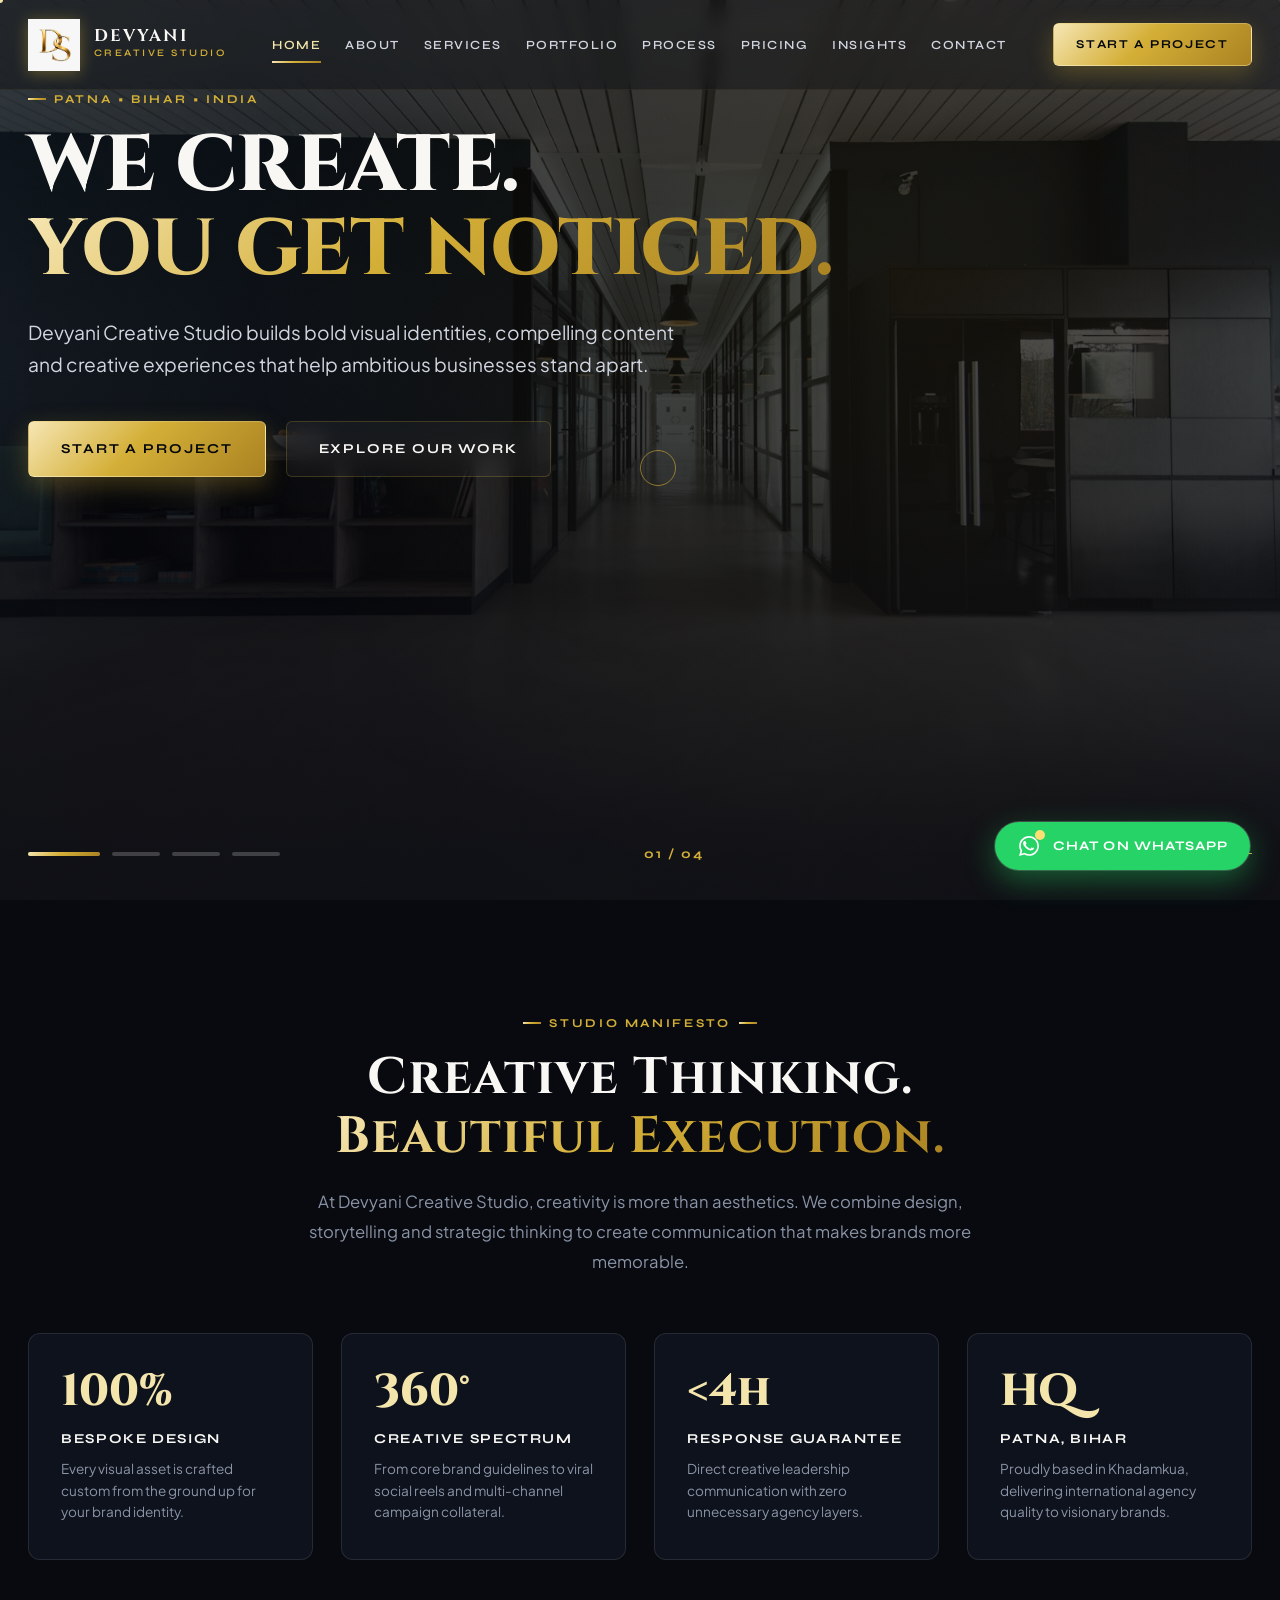
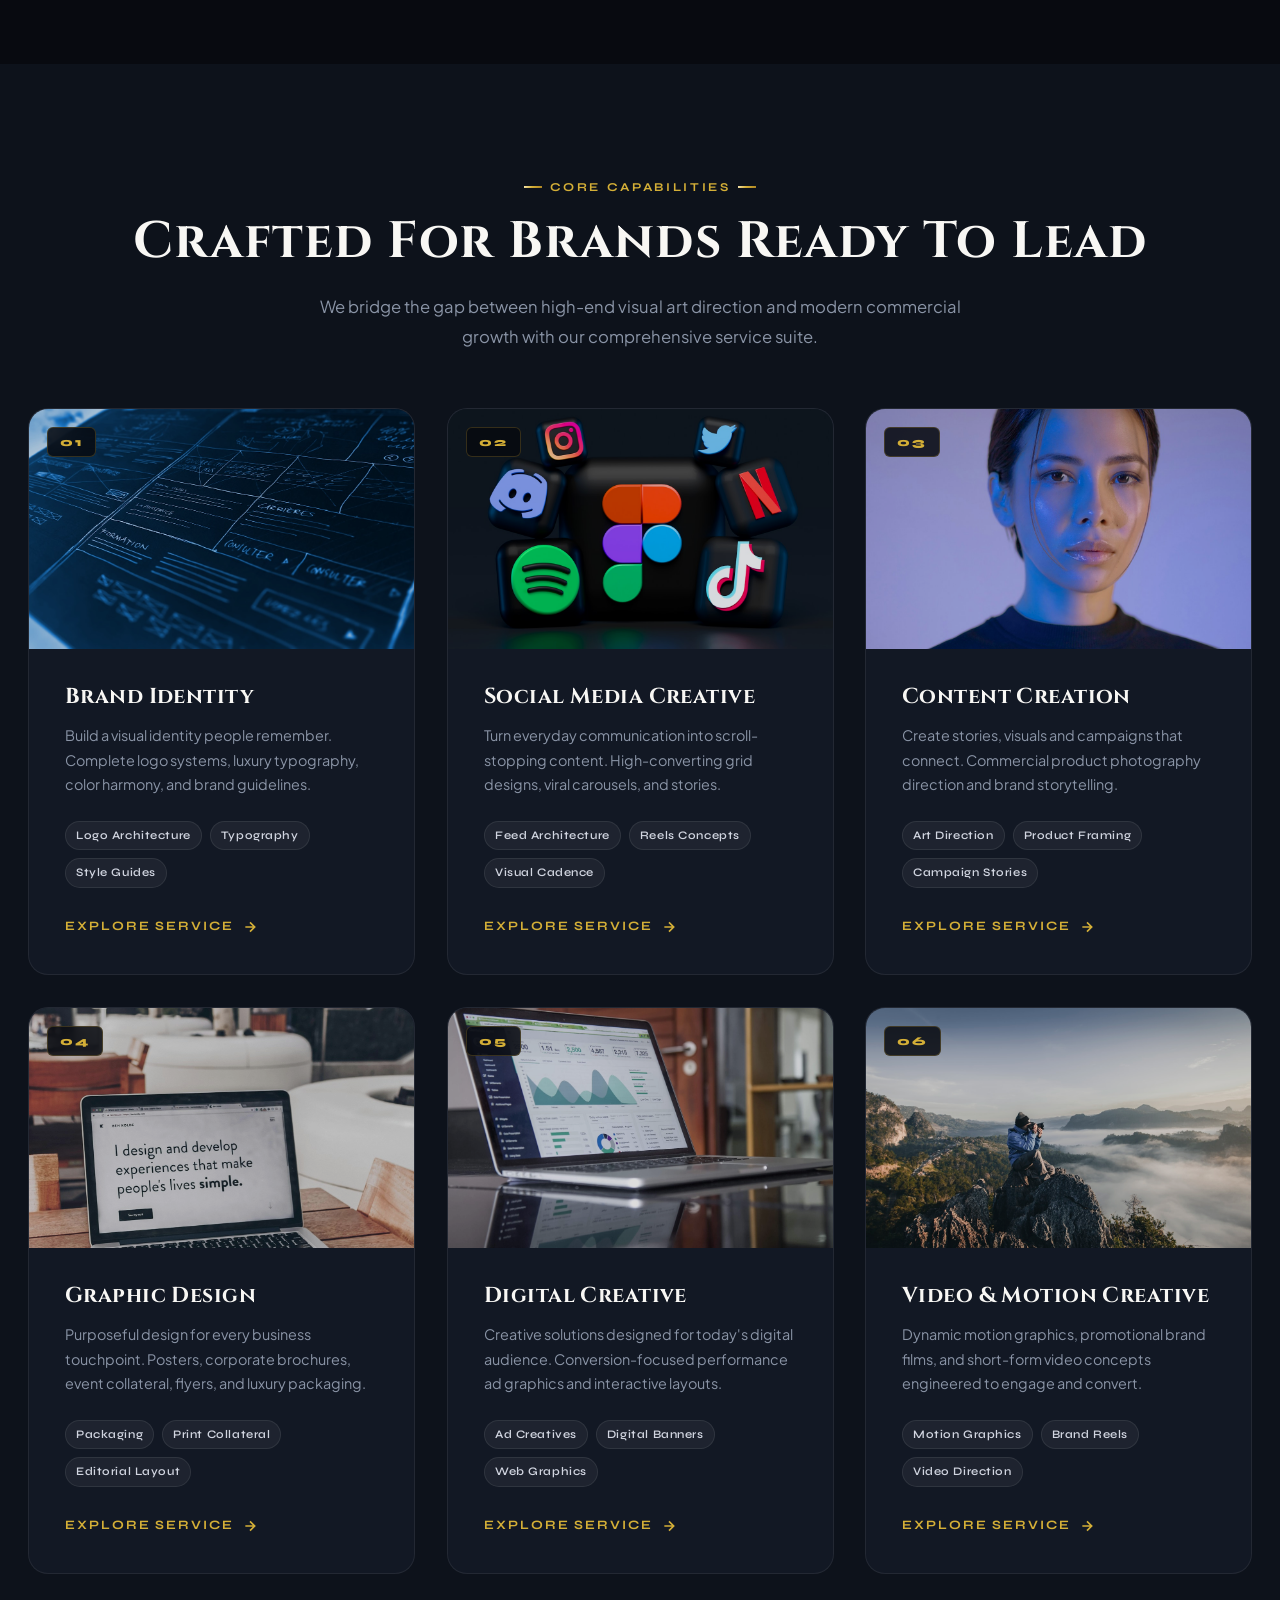
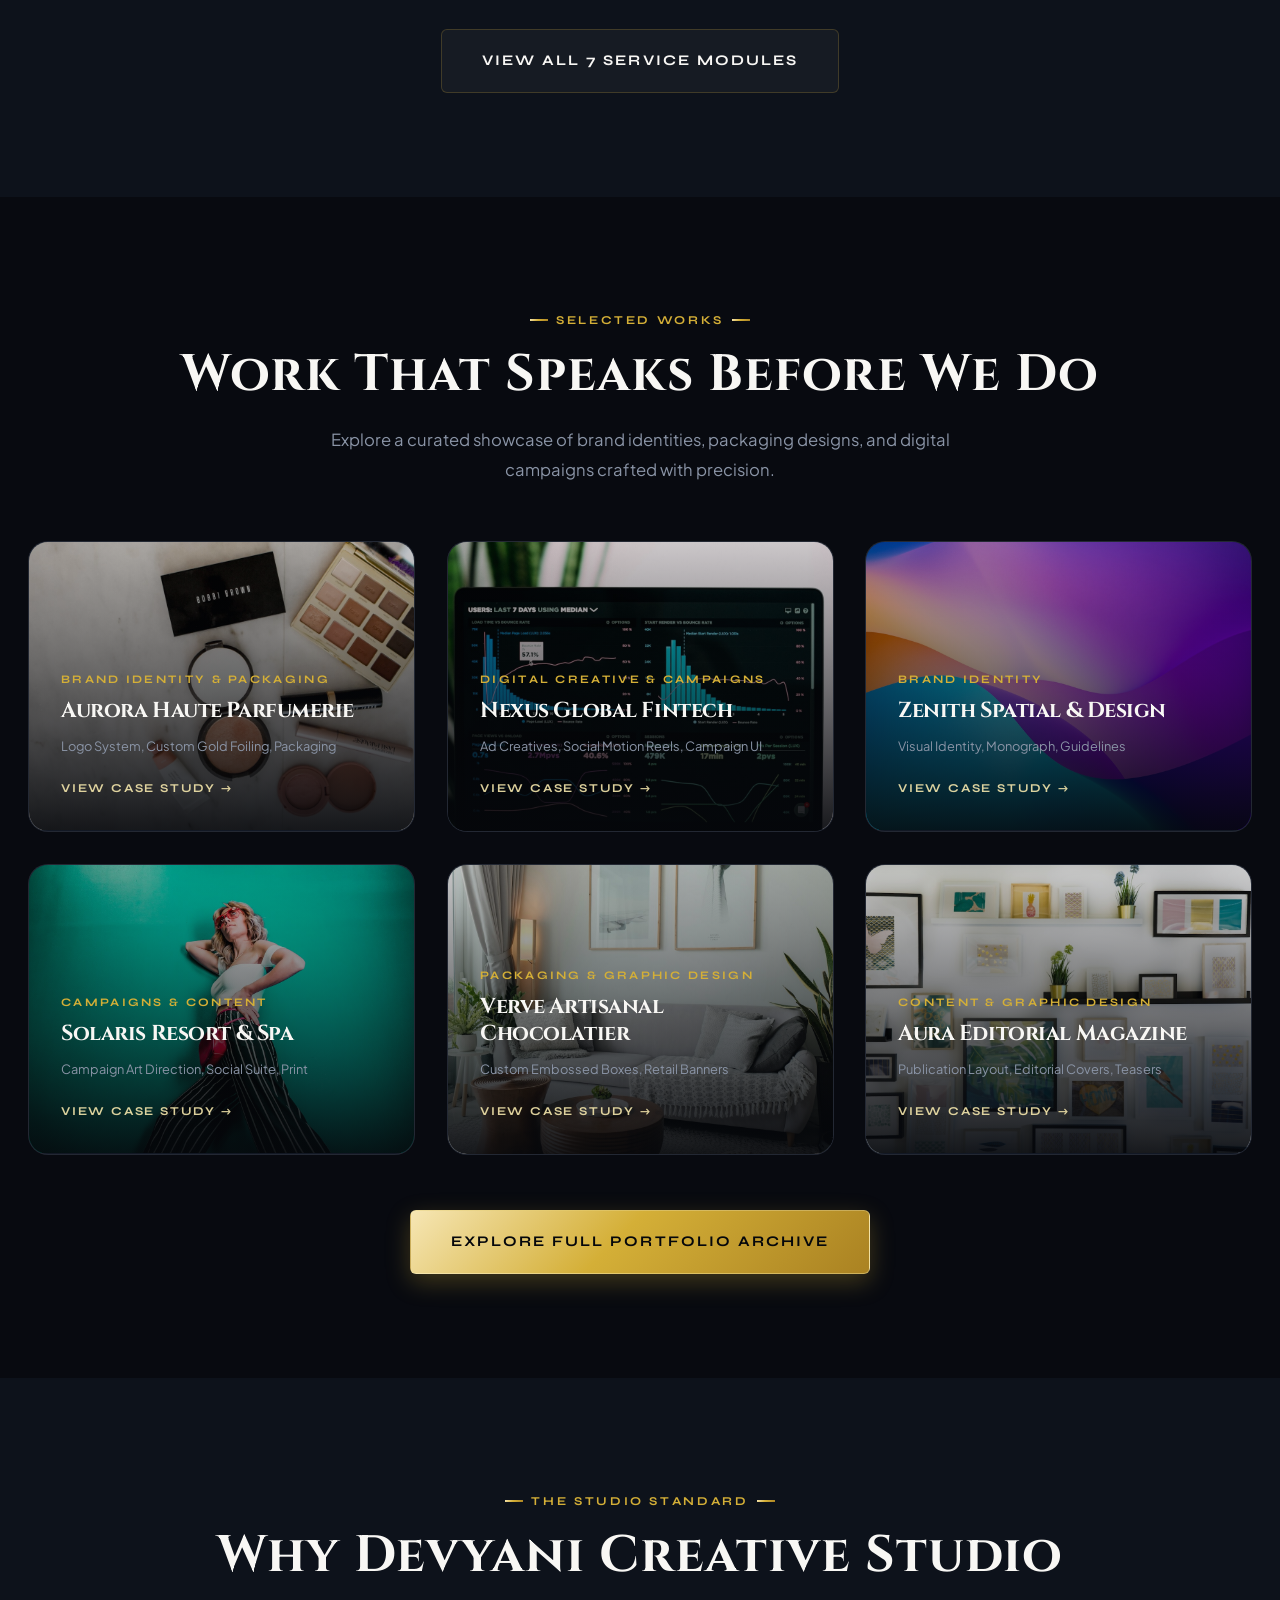
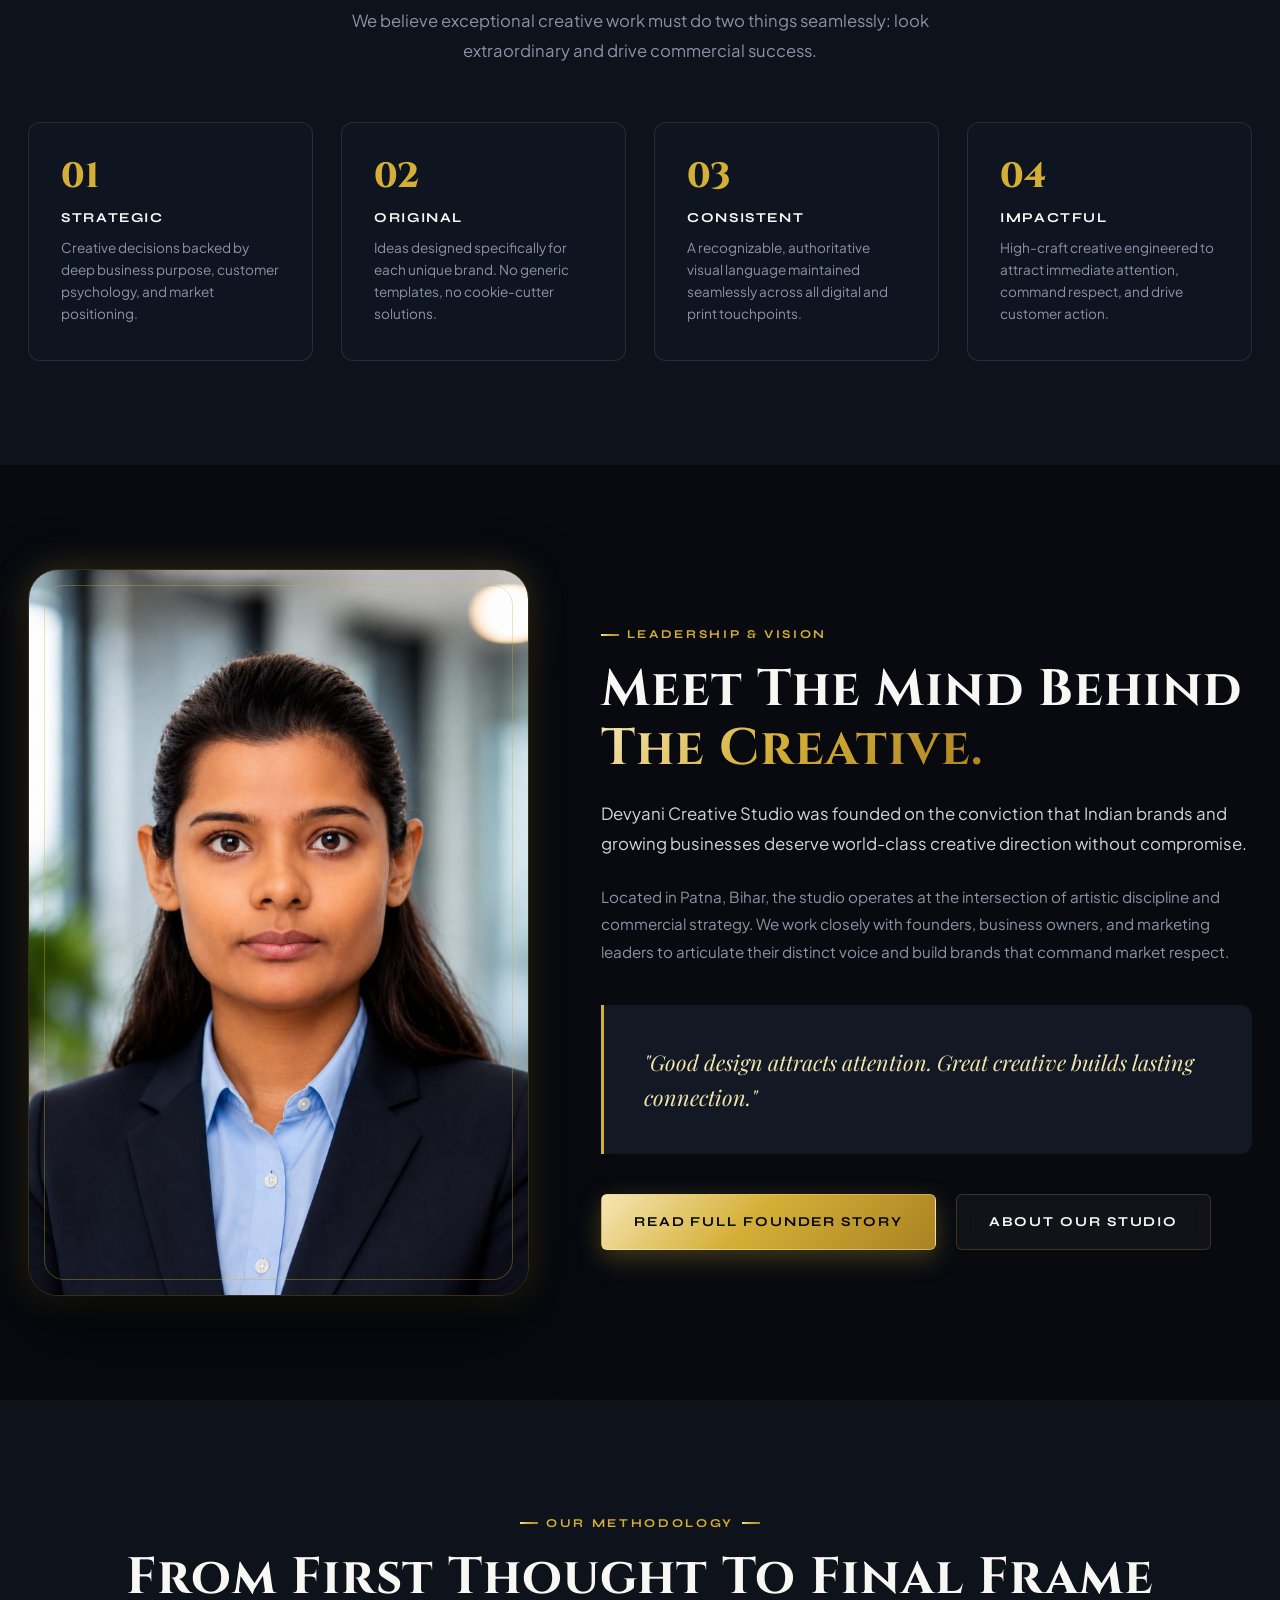
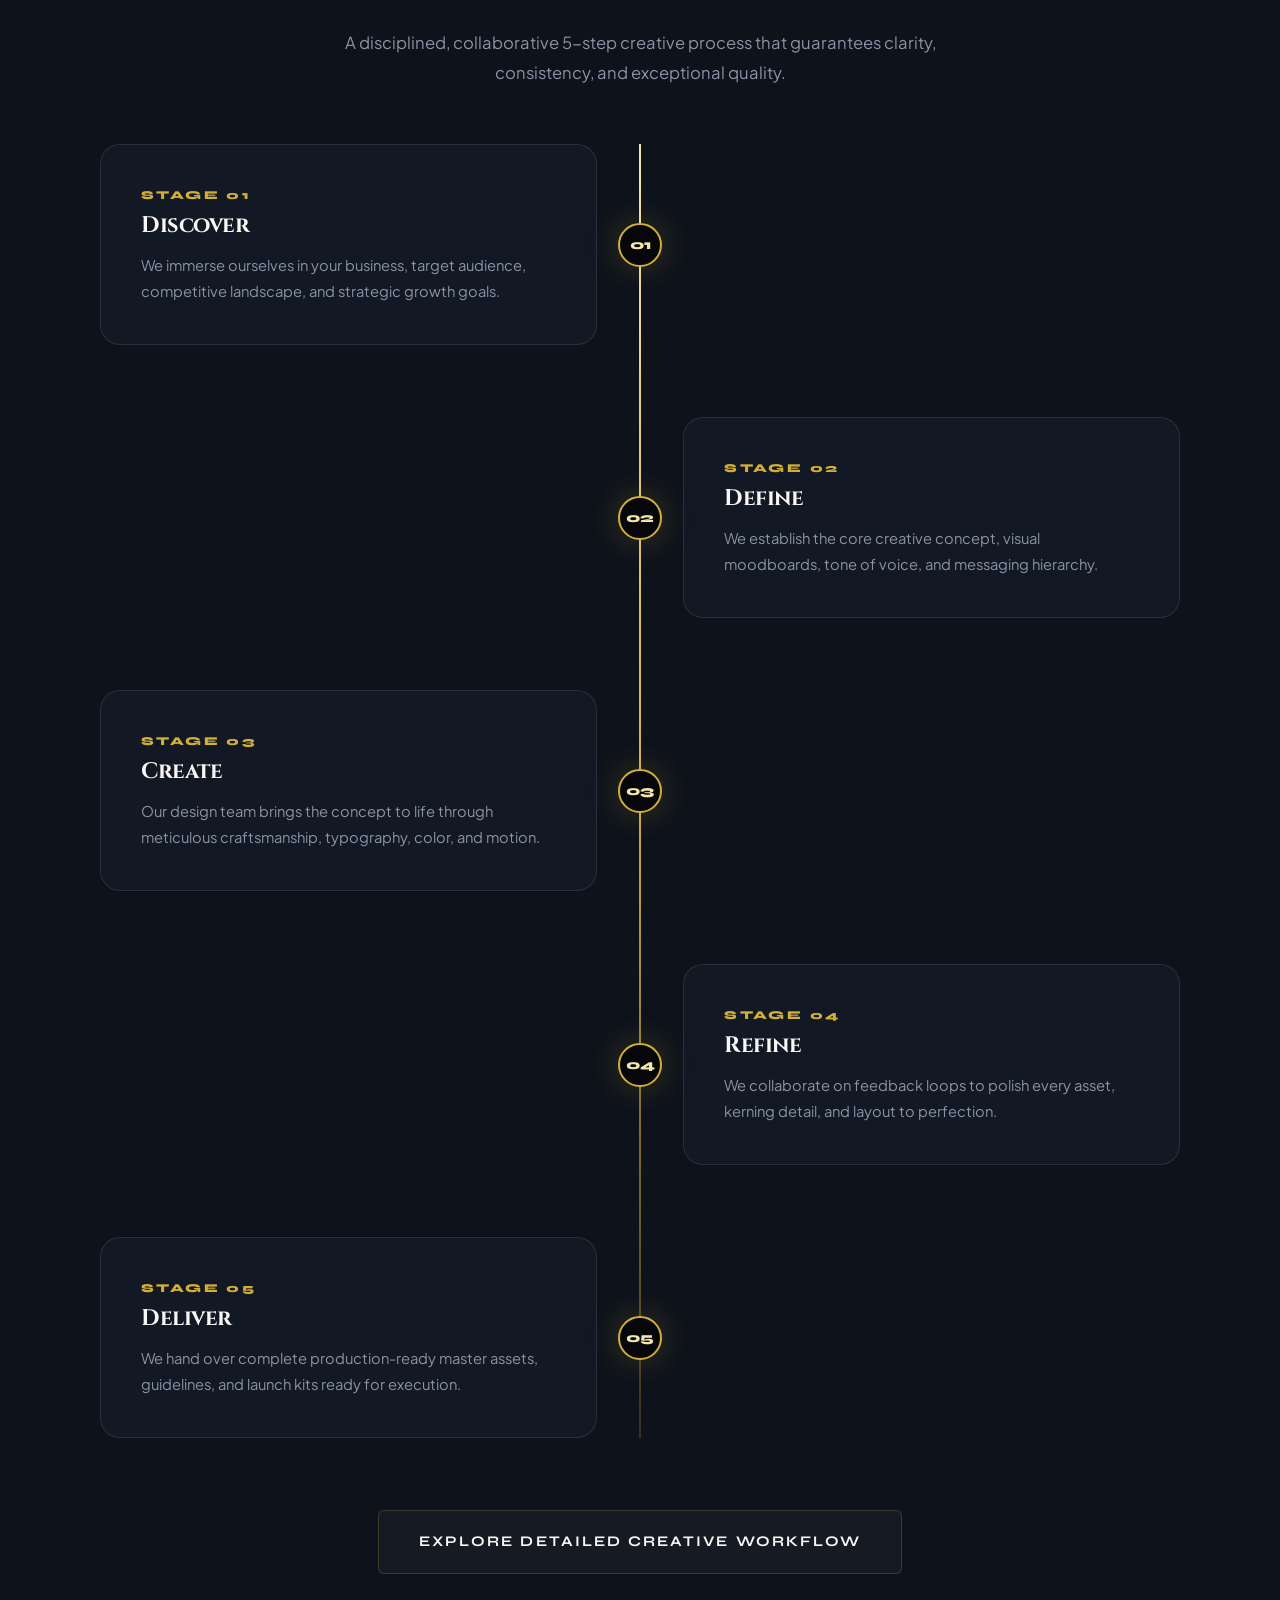
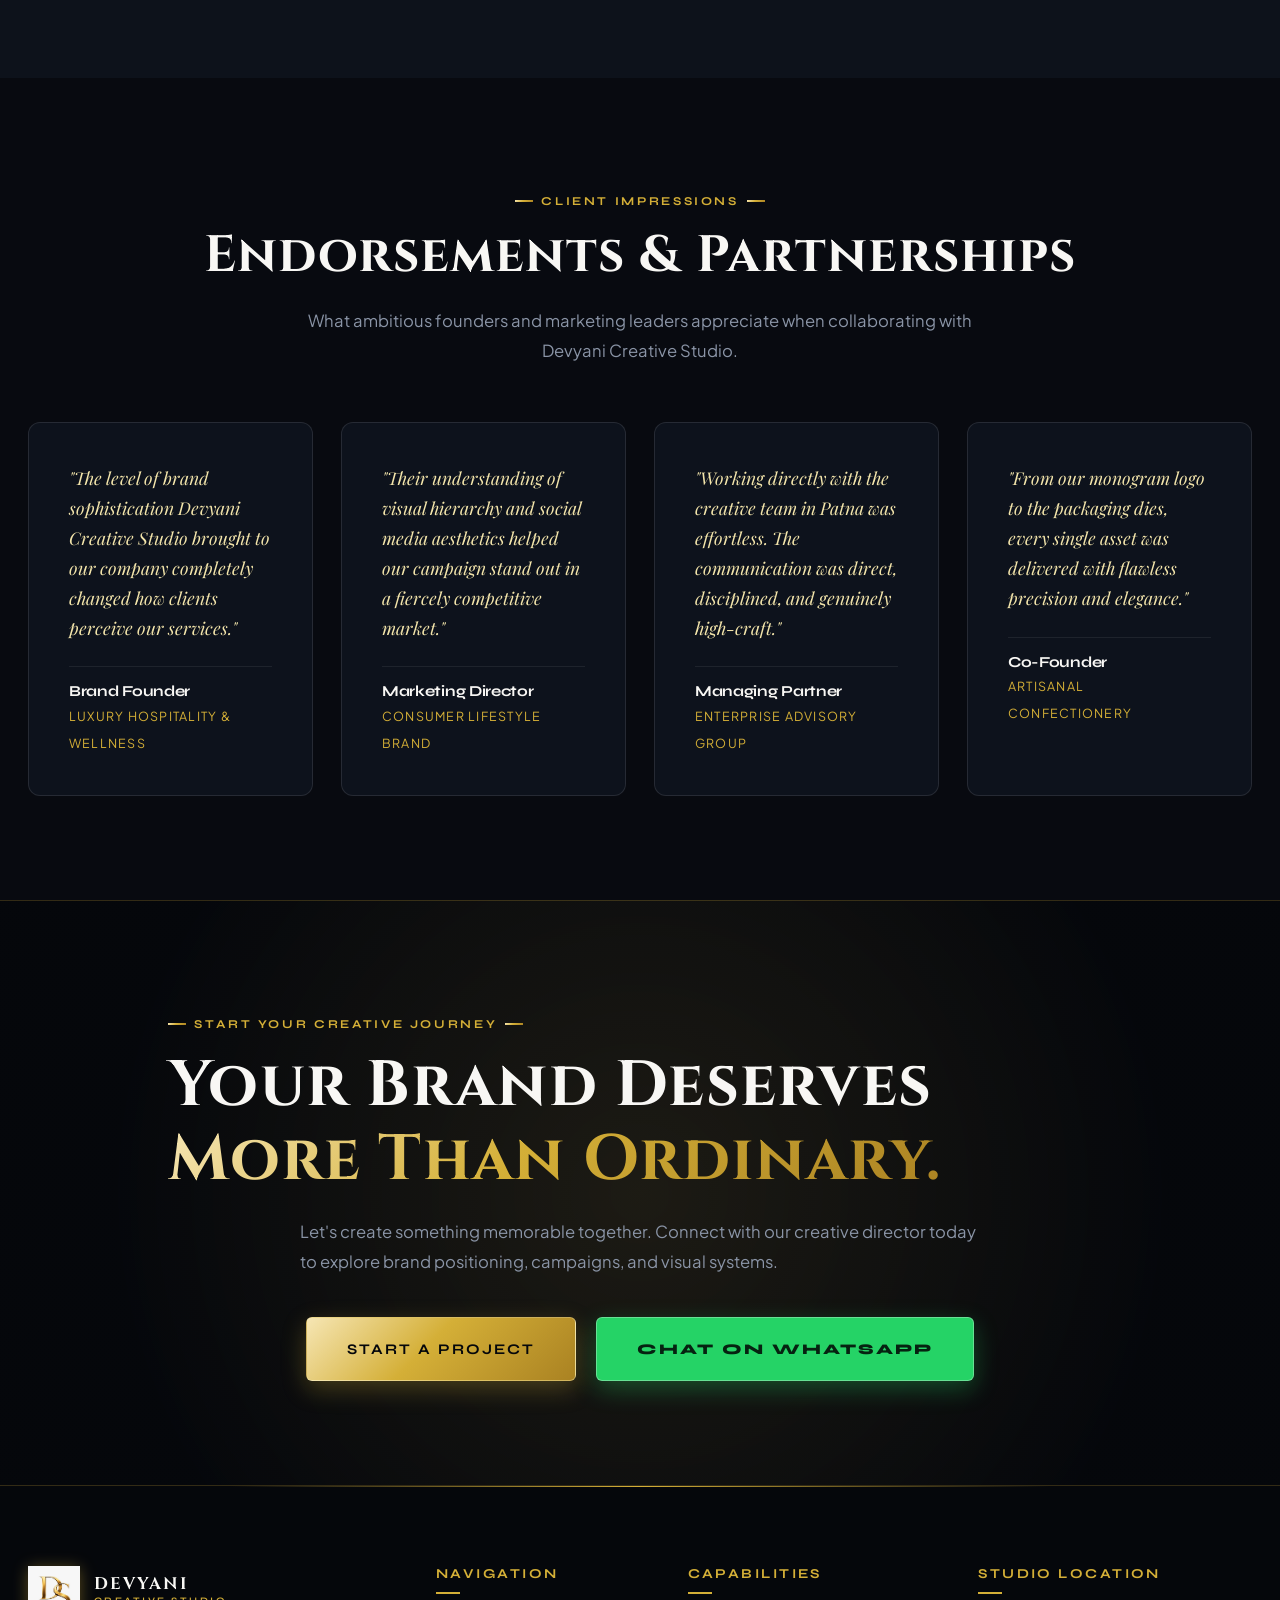
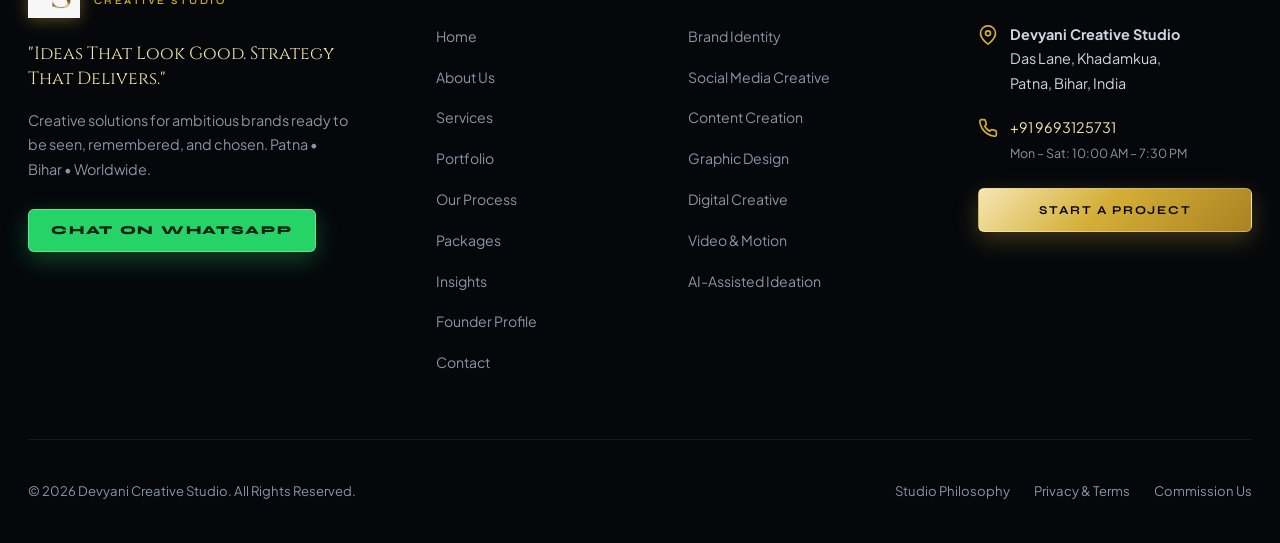
==== index.html @ e135601a "Initial commit: Devyani Creative Studio 10-page luxury website" ====
<!DOCTYPE html>
<html lang="en">
<head>
  <meta charset="UTF-8">
  <meta name="viewport" content="width=device-width, initial-scale=1.0">
  <title>Devyani Creative Studio — Luxury Branding, Content & Digital Creative Agency in Patna, Bihar</title>
  <meta name="description" content="Devyani Creative Studio is a premier creative agency in Patna, Bihar. We build bold visual identities, high-impact social media creatives, cinematic commercial content, and digital strategies for ambitious brands.">
  <meta name="keywords" content="Devyani Creative Studio, Creative Studio Patna, Creative Agency Patna, Branding Agency Patna, Graphic Design Patna, Social Media Creative Agency Patna, Content Creation Patna, Digital Creative Studio Patna, Creative Agency Bihar">
  
  <!-- Open Graph / Social Meta -->
  <meta property="og:type" content="website">
  <meta property="og:title" content="Devyani Creative Studio — Ideas That Look Good. Strategy That Delivers.">
  <meta property="og:description" content="Creative solutions for brands ready to be seen, remembered and chosen. Based in Patna, Bihar, serving visionary businesses worldwide.">
  <meta property="og:image" content="assets/images/logo-ds.png">

  <!-- Favicon -->
  <link rel="icon" type="image/png" href="assets/images/logo-ds.png">

  <!-- Stylesheets -->
  <link rel="stylesheet" href="assets/css/main.css">
  <link rel="stylesheet" href="assets/css/components.css">
  <link rel="stylesheet" href="assets/css/animations.css">

  <!-- Schema.org JSON-LD -->
  <script type="application/ld+json">
  {
    "@context": "https://schema.org",
    "@type": "ProfessionalService",
    "name": "Devyani Creative Studio",
    "image": "assets/images/logo-ds.png",
    "telephone": "+919693125731",
    "address": {
      "@type": "PostalAddress",
      "streetAddress": "Das Lane, Khadamkua",
      "addressLocality": "Patna",
      "addressRegion": "Bihar",
      "addressCountry": "IN"
    },
    "description": "Premium creative agency offering brand identity, graphic design, content creation, social media management, and digital creative campaigns.",
    "priceRange": "$$"
  }
  </script>
</head>
<body>

  <!-- ==================== GLOBAL HEADER ==================== -->
  <header class="header-main" id="headerMain">
    <div class="container header-inner">
      <a href="index.html" class="brand-logo" aria-label="Devyani Creative Studio Home">
        <img src="assets/images/logo-ds.png" alt="Devyani Creative Studio Logo" class="brand-logo-img">
        <div class="brand-logo-text">
          <span class="brand-logo-title">Devyani</span>
          <span class="brand-logo-sub">Creative Studio</span>
        </div>
      </a>

      <nav class="nav-desktop" aria-label="Main Navigation">
        <a href="index.html" class="nav-link active">Home</a>
        <a href="about.html" class="nav-link">About</a>
        <a href="services.html" class="nav-link">Services</a>
        <a href="portfolio.html" class="nav-link">Portfolio</a>
        <a href="process.html" class="nav-link">Process</a>
        <a href="pricing.html" class="nav-link">Pricing</a>
        <a href="insights.html" class="nav-link">Insights</a>
        <a href="contact.html" class="nav-link">Contact</a>
      </nav>

      <div class="header-actions">
        <a href="start-a-project.html" class="btn btn-gold btn-sm header-cta-desktop">Start a Project</a>
        <button class="menu-toggle" id="menuToggle" aria-label="Toggle Navigation Menu">
          <span></span>
          <span></span>
          <span></span>
        </button>
      </div>
    </div>
  </header>

  <!-- ==================== MOBILE NAVIGATION OVERLAY ==================== -->
  <div class="mobile-nav-overlay" id="mobileNavOverlay">
    <div class="mobile-nav-links">
      <a href="index.html" class="mobile-nav-link active">Home</a>
      <a href="about.html" class="mobile-nav-link">About Studio</a>
      <a href="services.html" class="mobile-nav-link">Our Services</a>
      <a href="portfolio.html" class="mobile-nav-link">Portfolio</a>
      <a href="process.html" class="mobile-nav-link">Creative Process</a>
      <a href="pricing.html" class="mobile-nav-link">Packages & Pricing</a>
      <a href="insights.html" class="mobile-nav-link">Journal & Insights</a>
      <a href="founder.html" class="mobile-nav-link">Founder Profile</a>
      <a href="contact.html" class="mobile-nav-link">Contact Us</a>
    </div>
    <div class="mobile-nav-contact">
      <span class="mobile-nav-phone">Direct Line: +91 9693125731</span>
      <a href="start-a-project.html" class="btn btn-gold btn-lg" style="width: 100%;">Start a Project</a>
    </div>
  </div>

  <!-- ==================== MAIN CONTENT ==================== -->
  <main>
    <!-- SECTION 1: 3-SECOND FULLSCREEN CINEMATIC HERO SLIDER -->
    <section class="hero-slider-section" aria-label="Hero Slideshow">
      <div class="hero-slider-track">
        
        <!-- Slide 1 -->
        <div class="hero-slide is-active">
          <img src="assets/images/hero-1.jpg" alt="Devyani Creative Studio — Luxury Brand Strategy" class="hero-slide-bg">
          <div class="hero-slide-overlay"></div>
          <div class="container hero-content-wrap">
            <div class="hero-content">
              <span class="eyebrow hero-eyebrow">Patna • Bihar • India</span>
              <h1 class="hero-headline">We Create.<br><span class="text-gradient-gold">You Get Noticed.</span></h1>
              <p class="hero-subhead">Devyani Creative Studio builds bold visual identities, compelling content and creative experiences that help ambitious businesses stand apart.</p>
              <div class="btn-group hero-actions">
                <a href="start-a-project.html" class="btn btn-gold">Start a Project</a>
                <a href="portfolio.html" class="btn btn-outline">Explore Our Work</a>
              </div>
            </div>
          </div>
        </div>

        <!-- Slide 2 -->
        <div class="hero-slide">
          <img src="assets/images/hero-2.jpg" alt="Devyani Creative Studio — Turn Ideas Into Impact" class="hero-slide-bg">
          <div class="hero-slide-overlay"></div>
          <div class="container hero-content-wrap">
            <div class="hero-content">
              <span class="eyebrow hero-eyebrow">Creative Direction & Design</span>
              <h2 class="hero-headline">Turn Ideas<br><span class="text-gradient-gold">Into Impact.</span></h2>
              <p class="hero-subhead">Creative thinking, strategic design and powerful content engineered for brands ready to claim market leadership.</p>
              <div class="btn-group hero-actions">
                <a href="start-a-project.html" class="btn btn-gold">Start a Project</a>
                <a href="services.html" class="btn btn-outline">Our Capabilities</a>
              </div>
            </div>
          </div>
        </div>

        <!-- Slide 3 -->
        <div class="hero-slide">
          <img src="assets/images/hero-3.jpg" alt="Devyani Creative Studio — Make Your Brand Impossible To Ignore" class="hero-slide-bg">
          <div class="hero-slide-overlay"></div>
          <div class="container hero-content-wrap">
            <div class="hero-content">
              <span class="eyebrow hero-eyebrow">Visual Systems & Content</span>
              <h2 class="hero-headline">Make Your Brand<br><span class="text-gradient-gold">Impossible To Ignore.</span></h2>
              <p class="hero-subhead">From timeless visual identities to scroll-stopping social campaigns, we create experiences that stay remembered.</p>
              <div class="btn-group hero-actions">
                <a href="portfolio.html" class="btn btn-gold">View Case Studies</a>
                <a href="about.html" class="btn btn-outline">Our Philosophy</a>
              </div>
            </div>
          </div>
        </div>

        <!-- Slide 4 -->
        <div class="hero-slide">
          <img src="assets/images/hero-4.jpg" alt="Devyani Creative Studio — Creativity With Business Purpose" class="hero-slide-bg">
          <div class="hero-slide-overlay"></div>
          <div class="container hero-content-wrap">
            <div class="hero-content">
              <span class="eyebrow hero-eyebrow">Strategic Studio Production</span>
              <h2 class="hero-headline">Your Next Big Idea<br><span class="text-gradient-gold">Starts Right Here.</span></h2>
              <p class="hero-subhead">Beautiful creative backed by strategy, flawless consistency, and measurable commercial intent.</p>
              <div class="btn-group hero-actions">
                <a href="start-a-project.html" class="btn btn-gold">Let's Create Together</a>
                <a href="https://wa.me/919693125731" target="_blank" class="btn btn-whatsapp">Chat on WhatsApp</a>
              </div>
            </div>
          </div>
        </div>

      </div>

      <!-- Controls & 3-Second Timer Indicators -->
      <div class="hero-controls">
        <div class="container hero-controls-inner">
          <div class="hero-indicators">
            <div class="hero-indicator-btn is-active" aria-label="Go to slide 1"></div>
            <div class="hero-indicator-btn" aria-label="Go to slide 2"></div>
            <div class="hero-indicator-btn" aria-label="Go to slide 3"></div>
            <div class="hero-indicator-btn" aria-label="Go to slide 4"></div>
          </div>
          <div class="hero-slide-counter">
            <span class="hero-counter-current">01</span> / <span class="hero-counter-total">04</span>
          </div>
          <div class="hero-scroll-indicator">
            <span>Scroll To Explore</span>
            <div class="scroll-line-anim"></div>
          </div>
        </div>
      </div>
    </section>

    <!-- SECTION 2: TRUST / STUDIO INTRODUCTION -->
    <section class="section-padding" style="background: var(--bg-primary);">
      <div class="container">
        <div class="section-header text-center reveal">
          <span class="eyebrow eyebrow-center">Studio Manifesto</span>
          <h2 class="section-title">Creative Thinking.<br><span class="text-gradient-gold">Beautiful Execution.</span></h2>
          <p class="section-subtitle">At Devyani Creative Studio, creativity is more than aesthetics. We combine design, storytelling and strategic thinking to create communication that makes brands more memorable.</p>
        </div>

        <div class="trust-grid reveal">
          <div class="stat-card">
            <div class="stat-number">100%</div>
            <div class="stat-label">Bespoke Design</div>
            <p class="stat-desc">Every visual asset is crafted custom from the ground up for your brand identity.</p>
          </div>
          <div class="stat-card">
            <div class="stat-number">360°</div>
            <div class="stat-label">Creative Spectrum</div>
            <p class="stat-desc">From core brand guidelines to viral social reels and multi-channel campaign collateral.</p>
          </div>
          <div class="stat-card">
            <div class="stat-number">&lt;4h</div>
            <div class="stat-label">Response Guarantee</div>
            <p class="stat-desc">Direct creative leadership communication with zero unnecessary agency layers.</p>
          </div>
          <div class="stat-card">
            <div class="stat-number">HQ</div>
            <div class="stat-label">Patna, Bihar</div>
            <p class="stat-desc">Proudly based in Khadamkua, delivering international agency quality to visionary brands.</p>
          </div>
        </div>
      </div>
    </section>

    <!-- SECTION 3: SERVICES PREVIEW -->
    <section class="section-padding" style="background: var(--bg-secondary);">
      <div class="container">
        <div class="section-header text-center reveal">
          <span class="eyebrow eyebrow-center">Core Capabilities</span>
          <h2 class="section-title">Crafted For Brands Ready To Lead</h2>
          <p class="section-subtitle">We bridge the gap between high-end visual art direction and modern commercial growth with our comprehensive service suite.</p>
        </div>

        <div class="services-grid">
          <!-- Service 1 -->
          <div class="service-card reveal delay-1">
            <div class="service-img-wrap">
              <span class="service-num">01</span>
              <img src="assets/images/service-branding.jpg" alt="Brand Identity Design" class="service-img">
            </div>
            <div class="service-body">
              <h3 class="service-title">Brand Identity</h3>
              <p class="service-summary">Build a visual identity people remember. Complete logo systems, luxury typography, color harmony, and brand guidelines.</p>
              <div class="service-features">
                <span class="service-pill">Logo Architecture</span>
                <span class="service-pill">Typography</span>
                <span class="service-pill">Style Guides</span>
              </div>
              <a href="services.html#brand-identity" class="service-cta-link">
                <span>Explore Service</span>
                <svg width="16" height="16" viewBox="0 0 24 24" fill="none" stroke="currentColor" stroke-width="2.5"><path d="M5 12h14M12 5l7 7-7 7"/></svg>
              </a>
            </div>
          </div>

          <!-- Service 2 -->
          <div class="service-card reveal delay-2">
            <div class="service-img-wrap">
              <span class="service-num">02</span>
              <img src="assets/images/service-social.jpg" alt="Social Media Creative" class="service-img">
            </div>
            <div class="service-body">
              <h3 class="service-title">Social Media Creative</h3>
              <p class="service-summary">Turn everyday communication into scroll-stopping content. High-converting grid designs, viral carousels, and stories.</p>
              <div class="service-features">
                <span class="service-pill">Feed Architecture</span>
                <span class="service-pill">Reels Concepts</span>
                <span class="service-pill">Visual Cadence</span>
              </div>
              <a href="services.html#social-media" class="service-cta-link">
                <span>Explore Service</span>
                <svg width="16" height="16" viewBox="0 0 24 24" fill="none" stroke="currentColor" stroke-width="2.5"><path d="M5 12h14M12 5l7 7-7 7"/></svg>
              </a>
            </div>
          </div>

          <!-- Service 3 -->
          <div class="service-card reveal delay-3">
            <div class="service-img-wrap">
              <span class="service-num">03</span>
              <img src="assets/images/service-content.jpg" alt="Content Creation" class="service-img">
            </div>
            <div class="service-body">
              <h3 class="service-title">Content Creation</h3>
              <p class="service-summary">Create stories, visuals and campaigns that connect. Commercial product photography direction and brand storytelling.</p>
              <div class="service-features">
                <span class="service-pill">Art Direction</span>
                <span class="service-pill">Product Framing</span>
                <span class="service-pill">Campaign Stories</span>
              </div>
              <a href="services.html#content-creation" class="service-cta-link">
                <span>Explore Service</span>
                <svg width="16" height="16" viewBox="0 0 24 24" fill="none" stroke="currentColor" stroke-width="2.5"><path d="M5 12h14M12 5l7 7-7 7"/></svg>
              </a>
            </div>
          </div>

          <!-- Service 4 -->
          <div class="service-card reveal delay-1">
            <div class="service-img-wrap">
              <span class="service-num">04</span>
              <img src="assets/images/service-graphic.jpg" alt="Graphic Design" class="service-img">
            </div>
            <div class="service-body">
              <h3 class="service-title">Graphic Design</h3>
              <p class="service-summary">Purposeful design for every business touchpoint. Posters, corporate brochures, event collateral, flyers, and luxury packaging.</p>
              <div class="service-features">
                <span class="service-pill">Packaging</span>
                <span class="service-pill">Print Collateral</span>
                <span class="service-pill">Editorial Layout</span>
              </div>
              <a href="services.html#graphic-design" class="service-cta-link">
                <span>Explore Service</span>
                <svg width="16" height="16" viewBox="0 0 24 24" fill="none" stroke="currentColor" stroke-width="2.5"><path d="M5 12h14M12 5l7 7-7 7"/></svg>
              </a>
            </div>
          </div>

          <!-- Service 5 -->
          <div class="service-card reveal delay-2">
            <div class="service-img-wrap">
              <span class="service-num">05</span>
              <img src="assets/images/service-digital.jpg" alt="Digital Creative" class="service-img">
            </div>
            <div class="service-body">
              <h3 class="service-title">Digital Creative</h3>
              <p class="service-summary">Creative solutions designed for today's digital audience. Conversion-focused performance ad graphics and interactive layouts.</p>
              <div class="service-features">
                <span class="service-pill">Ad Creatives</span>
                <span class="service-pill">Digital Banners</span>
                <span class="service-pill">Web Graphics</span>
              </div>
              <a href="services.html#digital-creative" class="service-cta-link">
                <span>Explore Service</span>
                <svg width="16" height="16" viewBox="0 0 24 24" fill="none" stroke="currentColor" stroke-width="2.5"><path d="M5 12h14M12 5l7 7-7 7"/></svg>
              </a>
            </div>
          </div>

          <!-- Service 6 -->
          <div class="service-card reveal delay-3">
            <div class="service-img-wrap">
              <span class="service-num">06</span>
              <img src="assets/images/service-video.jpg" alt="Marketing Creative" class="service-img">
            </div>
            <div class="service-body">
              <h3 class="service-title">Video & Motion Creative</h3>
              <p class="service-summary">Dynamic motion graphics, promotional brand films, and short-form video concepts engineered to engage and convert.</p>
              <div class="service-features">
                <span class="service-pill">Motion Graphics</span>
                <span class="service-pill">Brand Reels</span>
                <span class="service-pill">Video Direction</span>
              </div>
              <a href="services.html#video-motion" class="service-cta-link">
                <span>Explore Service</span>
                <svg width="16" height="16" viewBox="0 0 24 24" fill="none" stroke="currentColor" stroke-width="2.5"><path d="M5 12h14M12 5l7 7-7 7"/></svg>
              </a>
            </div>
          </div>
        </div>

        <div style="text-align: center; margin-top: 3.5rem;" class="reveal">
          <a href="services.html" class="btn btn-outline btn-lg">View All 7 Service Modules</a>
        </div>
      </div>
    </section>

    <!-- SECTION 4: FEATURED WORK -->
    <section class="section-padding" style="background: var(--bg-primary);">
      <div class="container">
        <div class="section-header text-center reveal">
          <span class="eyebrow eyebrow-center">Selected Works</span>
          <h2 class="section-title">Work That Speaks Before We Do</h2>
          <p class="section-subtitle">Explore a curated showcase of brand identities, packaging designs, and digital campaigns crafted with precision.</p>
        </div>

        <div class="portfolio-grid">
          <!-- Project 1 -->
          <div class="portfolio-card reveal delay-1" data-project="aurora-luxe">
            <div class="portfolio-thumb-wrap">
              <img src="assets/images/portfolio-1.jpg" alt="Aurora Haute Parfumerie" class="portfolio-thumb">
              <div class="portfolio-overlay">
                <span class="portfolio-cat">Brand Identity & Packaging</span>
                <h3 class="portfolio-title">Aurora Haute Parfumerie</h3>
                <p class="portfolio-deliverables">Logo System, Custom Gold Foiling, Packaging</p>
                <span class="portfolio-view-btn">View Case Study &rarr;</span>
              </div>
            </div>
          </div>

          <!-- Project 2 -->
          <div class="portfolio-card reveal delay-2" data-project="nexus-digital">
            <div class="portfolio-thumb-wrap">
              <img src="assets/images/portfolio-2.jpg" alt="Nexus Global Fintech" class="portfolio-thumb">
              <div class="portfolio-overlay">
                <span class="portfolio-cat">Digital Creative & Campaigns</span>
                <h3 class="portfolio-title">Nexus Global Fintech</h3>
                <p class="portfolio-deliverables">Ad Creatives, Social Motion Reels, Campaign UI</p>
                <span class="portfolio-view-btn">View Case Study &rarr;</span>
              </div>
            </div>
          </div>

          <!-- Project 3 -->
          <div class="portfolio-card reveal delay-3" data-project="zenith-architecture">
            <div class="portfolio-thumb-wrap">
              <img src="assets/images/portfolio-3.jpg" alt="Zenith Spatial & Design" class="portfolio-thumb">
              <div class="portfolio-overlay">
                <span class="portfolio-cat">Brand Identity</span>
                <h3 class="portfolio-title">Zenith Spatial & Design</h3>
                <p class="portfolio-deliverables">Visual Identity, Monograph, Guidelines</p>
                <span class="portfolio-view-btn">View Case Study &rarr;</span>
              </div>
            </div>
          </div>

          <!-- Project 4 -->
          <div class="portfolio-card reveal delay-1" data-project="solaris-lifestyle">
            <div class="portfolio-thumb-wrap">
              <img src="assets/images/portfolio-4.jpg" alt="Solaris Resort & Spa" class="portfolio-thumb">
              <div class="portfolio-overlay">
                <span class="portfolio-cat">Campaigns & Content</span>
                <h3 class="portfolio-title">Solaris Resort & Spa</h3>
                <p class="portfolio-deliverables">Campaign Art Direction, Social Suite, Print</p>
                <span class="portfolio-view-btn">View Case Study &rarr;</span>
              </div>
            </div>
          </div>

          <!-- Project 5 -->
          <div class="portfolio-card reveal delay-2" data-project="verve-artisanal">
            <div class="portfolio-thumb-wrap">
              <img src="assets/images/portfolio-5.jpg" alt="Verve Artisanal Chocolatier" class="portfolio-thumb">
              <div class="portfolio-overlay">
                <span class="portfolio-cat">Packaging & Graphic Design</span>
                <h3 class="portfolio-title">Verve Artisanal Chocolatier</h3>
                <p class="portfolio-deliverables">Custom Embossed Boxes, Retail Banners</p>
                <span class="portfolio-view-btn">View Case Study &rarr;</span>
              </div>
            </div>
          </div>

          <!-- Project 6 -->
          <div class="portfolio-card reveal delay-3" data-project="vogue-editorial">
            <div class="portfolio-thumb-wrap">
              <img src="assets/images/portfolio-7.jpg" alt="Aura Editorial Magazine" class="portfolio-thumb">
              <div class="portfolio-overlay">
                <span class="portfolio-cat">Content & Graphic Design</span>
                <h3 class="portfolio-title">Aura Editorial Magazine</h3>
                <p class="portfolio-deliverables">Publication Layout, Editorial Covers, Teasers</p>
                <span class="portfolio-view-btn">View Case Study &rarr;</span>
              </div>
            </div>
          </div>
        </div>

        <div style="text-align: center; margin-top: 3.5rem;" class="reveal">
          <a href="portfolio.html" class="btn btn-gold btn-lg">Explore Full Portfolio Archive</a>
        </div>
      </div>
    </section>

    <!-- SECTION 5: WHY DEVYANI CREATIVE STUDIO -->
    <section class="section-padding" style="background: var(--bg-secondary);">
      <div class="container">
        <div class="section-header text-center reveal">
          <span class="eyebrow eyebrow-center">The Studio Standard</span>
          <h2 class="section-title">Why Devyani Creative Studio</h2>
          <p class="section-subtitle">We believe exceptional creative work must do two things seamlessly: look extraordinary and drive commercial success.</p>
        </div>

        <div class="trust-grid reveal">
          <div class="stat-card">
            <div class="stat-number" style="font-size: 2.2rem; color: var(--gold-primary);">01</div>
            <div class="stat-label">Strategic</div>
            <p class="stat-desc">Creative decisions backed by deep business purpose, customer psychology, and market positioning.</p>
          </div>
          <div class="stat-card">
            <div class="stat-number" style="font-size: 2.2rem; color: var(--gold-primary);">02</div>
            <div class="stat-label">Original</div>
            <p class="stat-desc">Ideas designed specifically for each unique brand. No generic templates, no cookie-cutter solutions.</p>
          </div>
          <div class="stat-card">
            <div class="stat-number" style="font-size: 2.2rem; color: var(--gold-primary);">03</div>
            <div class="stat-label">Consistent</div>
            <p class="stat-desc">A recognizable, authoritative visual language maintained seamlessly across all digital and print touchpoints.</p>
          </div>
          <div class="stat-card">
            <div class="stat-number" style="font-size: 2.2rem; color: var(--gold-primary);">04</div>
            <div class="stat-label">Impactful</div>
            <p class="stat-desc">High-craft creative engineered to attract immediate attention, command respect, and drive customer action.</p>
          </div>
        </div>
      </div>
    </section>

    <!-- SECTION 6: FOUNDER INTRODUCTION -->
    <section class="section-padding" style="background: var(--bg-primary);">
      <div class="container">
        <div class="founder-profile-grid">
          <div class="founder-img-frame reveal-left">
            <img src="assets/images/founder-portrait.png" alt="Founder of Devyani Creative Studio" class="founder-portrait-img">
          </div>
          <div class="reveal-right">
            <span class="eyebrow">Leadership & Vision</span>
            <h2 class="section-title">Meet The Mind Behind<br><span class="text-gradient-gold">The Creative.</span></h2>
            <p style="font-size: 1.05rem; color: var(--text-secondary); line-height: 1.8; margin-bottom: 1.5rem;">
              Devyani Creative Studio was founded on the conviction that Indian brands and growing businesses deserve world-class creative direction without compromise.
            </p>
            <p style="font-size: 0.95rem; color: var(--text-muted); line-height: 1.8; margin-bottom: 1.5rem;">
              Located in Patna, Bihar, the studio operates at the intersection of artistic discipline and commercial strategy. We work closely with founders, business owners, and marketing leaders to articulate their distinct voice and build brands that command market respect.
            </p>

            <div class="founder-quote-banner">
              <p class="founder-quote-text">
                "Good design attracts attention. Great creative builds lasting connection."
              </p>
            </div>

            <div class="btn-group">
              <a href="founder.html" class="btn btn-gold">Read Full Founder Story</a>
              <a href="about.html" class="btn btn-outline">About Our Studio</a>
            </div>
          </div>
        </div>
      </div>
    </section>

    <!-- SECTION 7: 5-STEP PROCESS TIMELINE -->
    <section class="section-padding" style="background: var(--bg-secondary);">
      <div class="container">
        <div class="section-header text-center reveal">
          <span class="eyebrow eyebrow-center">Our Methodology</span>
          <h2 class="section-title">From First Thought To Final Frame</h2>
          <p class="section-subtitle">A disciplined, collaborative 5-step creative process that guarantees clarity, consistency, and exceptional quality.</p>
        </div>

        <div class="process-timeline">
          <!-- Step 1 -->
          <div class="process-step-item reveal">
            <div class="process-step-card">
              <div class="process-step-num">STAGE 01</div>
              <h3 class="process-step-title">Discover</h3>
              <p class="process-step-desc">We immerse ourselves in your business, target audience, competitive landscape, and strategic growth goals.</p>
            </div>
            <div class="process-step-node">01</div>
          </div>

          <!-- Step 2 -->
          <div class="process-step-item reveal">
            <div class="process-step-card">
              <div class="process-step-num">STAGE 02</div>
              <h3 class="process-step-title">Define</h3>
              <p class="process-step-desc">We establish the core creative concept, visual moodboards, tone of voice, and messaging hierarchy.</p>
            </div>
            <div class="process-step-node">02</div>
          </div>

          <!-- Step 3 -->
          <div class="process-step-item reveal">
            <div class="process-step-card">
              <div class="process-step-num">STAGE 03</div>
              <h3 class="process-step-title">Create</h3>
              <p class="process-step-desc">Our design team brings the concept to life through meticulous craftsmanship, typography, color, and motion.</p>
            </div>
            <div class="process-step-node">03</div>
          </div>

          <!-- Step 4 -->
          <div class="process-step-item reveal">
            <div class="process-step-card">
              <div class="process-step-num">STAGE 04</div>
              <h3 class="process-step-title">Refine</h3>
              <p class="process-step-desc">We collaborate on feedback loops to polish every asset, kerning detail, and layout to perfection.</p>
            </div>
            <div class="process-step-node">04</div>
          </div>

          <!-- Step 5 -->
          <div class="process-step-item reveal">
            <div class="process-step-card">
              <div class="process-step-num">STAGE 05</div>
              <h3 class="process-step-title">Deliver</h3>
              <p class="process-step-desc">We hand over complete production-ready master assets, guidelines, and launch kits ready for execution.</p>
            </div>
            <div class="process-step-node">05</div>
          </div>
        </div>

        <div style="text-align: center; margin-top: 3rem;" class="reveal">
          <a href="process.html" class="btn btn-outline btn-lg">Explore Detailed Creative Workflow</a>
        </div>
      </div>
    </section>

    <!-- SECTION 8: EDITORIAL TESTIMONIALS & ENDORSEMENTS -->
    <section class="section-padding" style="background: var(--bg-primary);">
      <div class="container">
        <div class="section-header text-center reveal">
          <span class="eyebrow eyebrow-center">Client Impressions</span>
          <h2 class="section-title">Endorsements & Partnerships</h2>
          <p class="section-subtitle">What ambitious founders and marketing leaders appreciate when collaborating with Devyani Creative Studio.</p>
        </div>

        <div class="trust-grid reveal">
          <!-- Testimonial 1 -->
          <div class="stat-card" style="padding: 2.5rem;">
            <p style="font-family: var(--font-editorial); font-size: 1.1rem; color: var(--gold-light); line-height: 1.7; margin-bottom: 1.5rem; font-style: italic;">
              "The level of brand sophistication Devyani Creative Studio brought to our company completely changed how clients perceive our services."
            </p>
            <div style="border-top: 1px solid var(--border-subtle); padding-top: 1rem;">
              <h4 style="font-size: 0.95rem; color: var(--text-primary); font-family: var(--font-display);">Brand Founder</h4>
              <span style="font-size: 0.78rem; color: var(--gold-primary); text-transform: uppercase; letter-spacing: 0.1em;">Luxury Hospitality & Wellness</span>
            </div>
          </div>

          <!-- Testimonial 2 -->
          <div class="stat-card" style="padding: 2.5rem;">
            <p style="font-family: var(--font-editorial); font-size: 1.1rem; color: var(--gold-light); line-height: 1.7; margin-bottom: 1.5rem; font-style: italic;">
              "Their understanding of visual hierarchy and social media aesthetics helped our campaign stand out in a fiercely competitive market."
            </p>
            <div style="border-top: 1px solid var(--border-subtle); padding-top: 1rem;">
              <h4 style="font-size: 0.95rem; color: var(--text-primary); font-family: var(--font-display);">Marketing Director</h4>
              <span style="font-size: 0.78rem; color: var(--gold-primary); text-transform: uppercase; letter-spacing: 0.1em;">Consumer Lifestyle Brand</span>
            </div>
          </div>

          <!-- Testimonial 3 -->
          <div class="stat-card" style="padding: 2.5rem;">
            <p style="font-family: var(--font-editorial); font-size: 1.1rem; color: var(--gold-light); line-height: 1.7; margin-bottom: 1.5rem; font-style: italic;">
              "Working directly with the creative team in Patna was effortless. The communication was direct, disciplined, and genuinely high-craft."
            </p>
            <div style="border-top: 1px solid var(--border-subtle); padding-top: 1rem;">
              <h4 style="font-size: 0.95rem; color: var(--text-primary); font-family: var(--font-display);">Managing Partner</h4>
              <span style="font-size: 0.78rem; color: var(--gold-primary); text-transform: uppercase; letter-spacing: 0.1em;">Enterprise Advisory Group</span>
            </div>
          </div>

          <!-- Testimonial 4 -->
          <div class="stat-card" style="padding: 2.5rem;">
            <p style="font-family: var(--font-editorial); font-size: 1.1rem; color: var(--gold-light); line-height: 1.7; margin-bottom: 1.5rem; font-style: italic;">
              "From our monogram logo to the packaging dies, every single asset was delivered with flawless precision and elegance."
            </p>
            <div style="border-top: 1px solid var(--border-subtle); padding-top: 1rem;">
              <h4 style="font-size: 0.95rem; color: var(--text-primary); font-family: var(--font-display);">Co-Founder</h4>
              <span style="font-size: 0.78rem; color: var(--gold-primary); text-transform: uppercase; letter-spacing: 0.1em;">Artisanal Confectionery</span>
            </div>
          </div>
        </div>
      </div>
    </section>

    <!-- SECTION 9: FINAL DARK LUXURY CTA -->
    <section class="section-padding" style="background: radial-gradient(circle at center, rgba(212, 175, 55, 0.1) 0%, rgba(5, 7, 11, 0.98) 75%); border-top: 1px solid var(--gold-border);">
      <div class="container container-narrow text-center reveal">
        <span class="eyebrow eyebrow-center">Start Your Creative Journey</span>
        <h2 class="section-title" style="font-size: clamp(2.5rem, 5vw, 4rem);">
          Your Brand Deserves<br><span class="text-gradient-gold">More Than Ordinary.</span>
        </h2>
        <p class="section-subtitle" style="margin-bottom: 2.5rem;">
          Let's create something memorable together. Connect with our creative director today to explore brand positioning, campaigns, and visual systems.
        </p>
        <div class="btn-group" style="justify-content: center;">
          <a href="start-a-project.html" class="btn btn-gold btn-lg">Start a Project</a>
          <a href="https://wa.me/919693125731" target="_blank" class="btn btn-whatsapp btn-lg">Chat on WhatsApp</a>
        </div>
      </div>
    </section>
  </main>

  <!-- ==================== CASE STUDY MODAL ==================== -->
  <div class="modal-backdrop" id="caseStudyModal">
    <div class="modal-card">
      <button class="modal-close-btn" aria-label="Close modal">&times;</button>
      <img src="assets/images/portfolio-1.jpg" alt="Case Study Cover" class="modal-hero-img">
      <div class="modal-body">
        <div class="modal-header-meta">
          <span class="eyebrow modal-cat-badge">Brand Identity</span>
        </div>
        <h3 class="modal-project-title">Aurora Haute Parfumerie</h3>
        
        <div class="modal-grid-details">
          <div class="modal-detail-item">
            <h5>Client</h5>
            <p id="modalClient">Luxury Fragrance House</p>
          </div>
          <div class="modal-detail-item">
            <h5>Timeline / Year</h5>
            <p id="modalYear">2026</p>
          </div>
          <div class="modal-detail-item">
            <h5>Key Scope</h5>
            <p id="modalDeliverables">Monogram, Packaging, Art Direction</p>
          </div>
        </div>

        <div class="modal-section-block">
          <h4>The Challenge</h4>
          <p id="modalChallenge">Establishing an ultra-luxury sensory brand that stands shoulder-to-shoulder with European fragrance maisons while carrying distinctive artisanal warmth.</p>
        </div>

        <div class="modal-section-block">
          <h4>Creative Direction</h4>
          <p id="modalDirection">Dark obsidian backgrounds with bespoke high-contrast serif typography, precision gold foil accents, and tactile embossed paper stocks.</p>
        </div>

        <div class="modal-section-block">
          <h4>The Solution</h4>
          <p id="modalSolution">A bespoke identity system featuring a refined interlocking monogram, custom structural packaging boxes, and a cinematic visual campaign for digital and flagship launch.</p>
        </div>

        <div class="modal-section-block">
          <h4>Outcome & Assets</h4>
          <p id="modalResults">Complete brand design system delivered with 40+ master asset files, packaging production dies, and brand guideline documentation.</p>
        </div>

        <div style="margin-top: 2.5rem; text-align: center;">
          <a href="start-a-project.html" class="btn btn-gold">Commission A Similar Project</a>
        </div>
      </div>
    </div>
  </div>

  <!-- ==================== FLOATING WHATSAPP CTA ==================== -->
  <a href="https://wa.me/919693125731" target="_blank" class="floating-whatsapp" aria-label="Chat on WhatsApp with Devyani Creative Studio">
    <div style="position: relative;">
      <svg class="whatsapp-icon-pulse" viewBox="0 0 24 24"><path d="M12.04 2C6.58 2 2.13 6.45 2.13 11.91C2.13 13.66 2.59 15.36 3.45 16.86L2.05 22L7.3 20.62C8.75 21.41 10.38 21.83 12.04 21.83C17.5 21.83 21.95 17.38 21.95 11.92C21.95 6.46 17.5 2 12.04 2M12.05 20.15C10.56 20.15 9.11 19.76 7.85 19L7.55 18.83L4.43 19.65L5.26 16.61L5.06 16.29C4.24 14.99 3.81 13.47 3.81 11.91C3.81 7.37 7.5 3.68 12.04 3.68C14.25 3.68 16.31 4.54 17.87 6.1C19.42 7.66 20.28 9.72 20.28 11.92C20.28 16.46 16.58 20.15 12.05 20.15M16.57 14.36C16.32 14.23 15.1 13.63 14.88 13.55C14.65 13.47 14.49 13.43 14.32 13.68C14.16 13.93 13.69 14.47 13.54 14.64C13.4 14.8 13.25 14.82 13 14.7C12.75 14.57 11.7 14.23 10.45 13.12C9.48 12.25 8.83 11.18 8.7 10.97C8.58 10.77 8.69 10.65 8.81 10.53C8.92 10.42 9.06 10.25 9.18 10.11C9.31 9.97 9.35 9.87 9.43 9.7C9.51 9.54 9.47 9.4 9.41 9.27C9.35 9.15 8.86 7.95 8.66 7.46C8.46 6.98 8.26 7.04 8.11 7.04C7.97 7.03 7.8 7.03 7.64 7.03C7.47 7.03 7.2 7.1 6.97 7.34C6.75 7.59 6.11 8.19 6.11 9.41C6.11 10.63 7 11.81 7.12 11.97C7.25 12.14 8.87 14.63 11.35 15.7C11.94 15.96 12.4 16.11 12.76 16.23C13.51 16.46 14.19 16.43 14.73 16.35C15.33 16.26 16.57 15.6 16.83 14.88C17.09 14.15 17.09 13.53 17.01 13.4C16.93 13.28 16.81 13.21 16.57 13.08Z"/></svg>
      <div class="whatsapp-badge"></div>
    </div>
    <span>Chat on WhatsApp</span>
  </a>

  <!-- ==================== MOBILE BOTTOM QUICK BAR ==================== -->
  <div class="mobile-quick-bar">
    <a href="tel:+919693125731" class="mobile-quick-btn">
      <svg width="18" height="18" viewBox="0 0 24 24" fill="none" stroke="currentColor" stroke-width="2"><path d="M22 16.92v3a2 2 0 0 1-2.18 2 19.79 19.79 0 0 1-8.63-3.07 19.5 19.5 0 0 1-6-6 19.79 19.79 0 0 1-3.07-8.67A2 2 0 0 1 4.11 2h3a2 2 0 0 1 2 1.72 12.84 12.84 0 0 0 .7 2.81 2 2 0 0 1-.45 2.11L8.09 9.91a16 16 0 0 0 6 6l1.27-1.27a2 2 0 0 1 2.11-.45 12.84 12.84 0 0 0 2.81.7A2 2 0 0 1 22 16.92z"/></svg>
      <span>Call</span>
    </a>
    <a href="https://wa.me/919693125731" target="_blank" class="mobile-quick-btn" style="color: #25D366;">
      <svg width="18" height="18" viewBox="0 0 24 24" fill="currentColor"><path d="M12.04 2C6.58 2 2.13 6.45 2.13 11.91C2.13 13.66 2.59 15.36 3.45 16.86L2.05 22L7.3 20.62C8.75 21.41 10.38 21.83 12.04 21.83C17.5 21.83 21.95 17.38 21.95 11.92C21.95 6.46 17.5 2 12.04 2"/></svg>
      <span>WhatsApp</span>
    </a>
    <a href="start-a-project.html" class="mobile-quick-btn gold-quick">
      <svg width="18" height="18" viewBox="0 0 24 24" fill="none" stroke="currentColor" stroke-width="2.5"><path d="M5 12h14M12 5l7 7-7 7"/></svg>
      <span>Brief Us</span>
    </a>
  </div>

  <!-- ==================== GLOBAL FOOTER ==================== -->
  <footer class="footer-main">
    <div class="container">
      <div class="footer-grid">
        <!-- Col 1: Brand -->
        <div class="footer-col-brand">
          <a href="index.html" class="brand-logo">
            <img src="assets/images/logo-ds.png" alt="Devyani Creative Studio Logo" class="brand-logo-img">
            <div class="brand-logo-text">
              <span class="brand-logo-title">Devyani</span>
              <span class="brand-logo-sub">Creative Studio</span>
            </div>
          </a>
          <p class="footer-tagline">"Ideas That Look Good. Strategy That Delivers."</p>
          <p class="footer-desc">
            Creative solutions for ambitious brands ready to be seen, remembered, and chosen. Patna • Bihar • Worldwide.
          </p>
          <a href="https://wa.me/919693125731" target="_blank" class="btn btn-whatsapp btn-sm">
            Chat on WhatsApp
          </a>
        </div>

        <!-- Col 2: Navigation -->
        <div>
          <h4 class="footer-col-title">Navigation</h4>
          <ul class="footer-links">
            <li><a href="index.html" class="footer-link">Home</a></li>
            <li><a href="about.html" class="footer-link">About Us</a></li>
            <li><a href="services.html" class="footer-link">Services</a></li>
            <li><a href="portfolio.html" class="footer-link">Portfolio</a></li>
            <li><a href="process.html" class="footer-link">Our Process</a></li>
            <li><a href="pricing.html" class="footer-link">Packages</a></li>
            <li><a href="insights.html" class="footer-link">Insights</a></li>
            <li><a href="founder.html" class="footer-link">Founder Profile</a></li>
            <li><a href="contact.html" class="footer-link">Contact</a></li>
          </ul>
        </div>

        <!-- Col 3: Services -->
        <div>
          <h4 class="footer-col-title">Capabilities</h4>
          <ul class="footer-links">
            <li><a href="services.html#brand-identity" class="footer-link">Brand Identity</a></li>
            <li><a href="services.html#social-media" class="footer-link">Social Media Creative</a></li>
            <li><a href="services.html#content-creation" class="footer-link">Content Creation</a></li>
            <li><a href="services.html#graphic-design" class="footer-link">Graphic Design</a></li>
            <li><a href="services.html#digital-creative" class="footer-link">Digital Creative</a></li>
            <li><a href="services.html#video-motion" class="footer-link">Video & Motion</a></li>
            <li><a href="services.html#ai-content" class="footer-link">AI-Assisted Ideation</a></li>
          </ul>
        </div>

        <!-- Col 4: Contact & Studio Info -->
        <div class="footer-col-contact">
          <h4 class="footer-col-title">Studio Location</h4>
          
          <div class="footer-contact-item">
            <svg class="footer-contact-icon" viewBox="0 0 24 24" fill="none" stroke="currentColor" stroke-width="2"><path d="M21 10c0 7-9 13-9 13s-9-6-9-13a9 9 0 0 1 18 0z"/><circle cx="12" cy="10" r="3"/></svg>
            <div>
              <strong>Devyani Creative Studio</strong><br>
              Das Lane, Khadamkua,<br>
              Patna, Bihar, India
            </div>
          </div>

          <div class="footer-contact-item">
            <svg class="footer-contact-icon" viewBox="0 0 24 24" fill="none" stroke="currentColor" stroke-width="2"><path d="M22 16.92v3a2 2 0 0 1-2.18 2 19.79 19.79 0 0 1-8.63-3.07 19.5 19.5 0 0 1-6-6 19.79 19.79 0 0 1-3.07-8.67A2 2 0 0 1 4.11 2h3a2 2 0 0 1 2 1.72 12.84 12.84 0 0 0 .7 2.81 2 2 0 0 1-.45 2.11L8.09 9.91a16 16 0 0 0 6 6l1.27-1.27a2 2 0 0 1 2.11-.45 12.84 12.84 0 0 0 2.81.7A2 2 0 0 1 22 16.92z"/></svg>
            <div>
              <a href="tel:+919693125731" style="color: var(--gold-light);">+91 9693125731</a><br>
              <span style="font-size: 0.78rem; color: var(--text-muted);">Mon – Sat: 10:00 AM – 7:30 PM</span>
            </div>
          </div>

          <div style="margin-top: 1.5rem;">
            <a href="start-a-project.html" class="btn btn-gold btn-sm" style="width: 100%;">Start a Project</a>
          </div>
        </div>
      </div>

      <div class="footer-bottom">
        <div>
          &copy; 2026 Devyani Creative Studio. All Rights Reserved.
        </div>
        <div class="footer-legal-links">
          <a href="about.html">Studio Philosophy</a>
          <a href="contact.html">Privacy & Terms</a>
          <a href="start-a-project.html">Commission Us</a>
        </div>
      </div>
    </div>
  </footer>

  <!-- Scripts -->
  <script src="assets/js/main.js"></script>
  <script src="assets/js/slider.js"></script>
  <script src="assets/js/portfolio.js"></script>
</body>
</html>
---- assets/css/main.css ----
/* ==========================================================================
   DEVYANI CREATIVE STUDIO — GLOBAL LUXURY DESIGN SYSTEM
   "IDEAS THAT LOOK GOOD. STRATEGY THAT DELIVERS."
   ========================================================================== */

@import url('https://fonts.googleapis.com/css2?family=Cinzel:wght@400;500;600;700;800;900&family=Plus+Jakarta+Sans:ital,wght@0,300;0,400;0,500;0,600;0,700;0,800;1,400;1,600&family=Syne:wght@500;600;700;800&family=Playfair+Display:ital,wght@0,400;0,600;0,700;1,400;1,600&display=swap');

:root {
  /* Color Palette */
  --bg-darkest: #05070B;
  --bg-primary: #080A10;
  --bg-secondary: #0D121B;
  --bg-surface: #121824;
  --bg-surface-elevated: #182030;
  --bg-glass: rgba(13, 18, 27, 0.78);
  --bg-glass-card: rgba(18, 24, 36, 0.65);
  --bg-glass-hover: rgba(28, 38, 56, 0.85);

  /* Metallic Gold System (Inspired by official DS Logo) */
  --gold-primary: #D4AF37;
  --gold-light: #F3E5AB;
  --gold-bright: #FFDF73;
  --gold-dark: #9E7D23;
  --gold-deep: #6D5413;
  --gold-gradient: linear-gradient(135deg, #F6E6B4 0%, #D4AF37 45%, #AA8222 100%);
  --gold-gradient-subtle: linear-gradient(135deg, rgba(243, 229, 171, 0.15) 0%, rgba(212, 175, 55, 0.05) 100%);
  --gold-border: rgba(212, 175, 55, 0.22);
  --gold-border-bright: rgba(212, 175, 55, 0.55);
  --gold-glow: 0 0 35px rgba(212, 175, 55, 0.25);
  --gold-glow-lg: 0 0 60px rgba(212, 175, 55, 0.35);

  /* Typography Colors */
  --text-primary: #F8F7F4;
  --text-secondary: #D1D5E0;
  --text-muted: #8A94A6;
  --text-dark: #07090E;

  /* Accent & Functional Colors */
  --whatsapp-green: #25D366;
  --whatsapp-hover: #20BA5A;
  --accent-cyan: #38BDF8;
  --accent-crimson: #E11D48;
  --border-subtle: rgba(255, 255, 255, 0.07);
  --border-card: rgba(255, 255, 255, 0.1);

  /* Typography Fonts */
  --font-serif: 'Cinzel', 'Playfair Display', Georgia, serif;
  --font-editorial: 'Playfair Display', Georgia, serif;
  --font-display: 'Syne', 'Plus Jakarta Sans', sans-serif;
  --font-sans: 'Plus Jakarta Sans', -apple-system, BlinkMacSystemFont, 'Segoe UI', Roboto, sans-serif;

  /* Layout Spacing */
  --container-max: 1360px;
  --header-height: 90px;
  --header-height-scrolled: 74px;
  --radius-sm: 6px;
  --radius-md: 12px;
  --radius-lg: 20px;
  --radius-xl: 30px;
  --radius-full: 9999px;

  /* Transitions */
  --transition-fast: 0.2s cubic-bezier(0.16, 1, 0.3, 1);
  --transition-normal: 0.35s cubic-bezier(0.16, 1, 0.3, 1);
  --transition-slow: 0.6s cubic-bezier(0.16, 1, 0.3, 1);
  --transition-luxury: 0.8s cubic-bezier(0.25, 1, 0.5, 1);
}

/* ==========================================================================
   CSS Reset & Base Styles
   ========================================================================== */
*, *::before, *::after {
  box-sizing: border-box;
  margin: 0;
  padding: 0;
}

html {
  font-size: 16px;
  scroll-behavior: smooth;
  -webkit-text-size-adjust: 100%;
  background-color: var(--bg-primary);
  color: var(--text-primary);
  overflow-x: hidden;
}

body {
  font-family: var(--font-sans);
  background-color: var(--bg-primary);
  color: var(--text-secondary);
  line-height: 1.7;
  font-weight: 400;
  overflow-x: hidden;
  position: relative;
  -webkit-font-smoothing: antialiased;
  -moz-osx-font-smoothing: grayscale;
}

/* Noise overlay for cinematic luxury texture */
body::before {
  content: "";
  position: fixed;
  top: 0;
  left: 0;
  width: 100vw;
  height: 100vh;
  background-image: radial-gradient(rgba(212, 175, 55, 0.03) 1px, transparent 0);
  background-size: 32px 32px;
  pointer-events: none;
  z-index: 9999;
  opacity: 0.6;
}

img, picture, video, canvas, svg {
  display: block;
  max-width: 100%;
  height: auto;
}

a {
  color: inherit;
  text-decoration: none;
  transition: color var(--transition-fast);
}

button, input, textarea, select {
  font: inherit;
  color: inherit;
  background: none;
  border: none;
  outline: none;
}

button {
  cursor: pointer;
}

ul, ol {
  list-style: none;
}

/* Selection */
::selection {
  background: var(--gold-primary);
  color: var(--bg-darkest);
}

/* Scrollbar */
::-webkit-scrollbar {
  width: 8px;
}
::-webkit-scrollbar-track {
  background: var(--bg-primary);
}
::-webkit-scrollbar-thumb {
  background: #1e2638;
  border-radius: 4px;
  border: 1px solid var(--gold-border);
}
::-webkit-scrollbar-thumb:hover {
  background: var(--gold-dark);
}

/* ==========================================================================
   Typography Utilities
   ========================================================================== */
h1, h2, h3, h4, h5, h6 {
  color: var(--text-primary);
  font-family: var(--font-serif);
  font-weight: 700;
  line-height: 1.15;
  letter-spacing: -0.02em;
}

.font-editorial {
  font-family: var(--font-editorial);
  font-style: italic;
  font-weight: 400;
}

.font-display {
  font-family: var(--font-display);
  letter-spacing: -0.01em;
}

.font-serif {
  font-family: var(--font-serif);
}

.text-gold {
  color: var(--gold-primary);
}

.text-gradient-gold {
  background: var(--gold-gradient);
  -webkit-background-clip: text;
  -webkit-text-fill-color: transparent;
  display: inline-block;
}

.eyebrow {
  display: inline-flex;
  align-items: center;
  gap: 8px;
  font-family: var(--font-display);
  font-size: 0.75rem;
  font-weight: 700;
  text-transform: uppercase;
  letter-spacing: 0.22em;
  color: var(--gold-primary);
  margin-bottom: 1rem;
}

.eyebrow::before {
  content: "";
  display: inline-block;
  width: 18px;
  height: 2px;
  background: var(--gold-gradient);
}

.eyebrow-center {
  justify-content: center;
}
.eyebrow-center::after {
  content: "";
  display: inline-block;
  width: 18px;
  height: 2px;
  background: var(--gold-gradient);
}

/* Section Headings */
.section-header {
  margin-bottom: 3.5rem;
}

.section-header.text-center {
  text-align: center;
}

.section-title {
  font-size: clamp(2rem, 4vw, 3.25rem);
  font-family: var(--font-serif);
  font-weight: 700;
  letter-spacing: 0.02em;
  margin-bottom: 1.25rem;
  color: var(--text-primary);
}

.section-subtitle {
  font-size: clamp(1rem, 1.3vw, 1.15rem);
  color: var(--text-muted);
  max-width: 680px;
  line-height: 1.8;
  margin: 0 auto;
}

.section-subtitle.text-left {
  margin-left: 0;
}

/* Container */
.container {
  width: 100%;
  max-width: var(--container-max);
  margin: 0 auto;
  padding: 0 1.75rem;
}

.container-narrow {
  max-width: 1000px;
}

.container-wide {
  max-width: 1520px;
}

.section-padding {
  padding: 6.5rem 0;
  position: relative;
}

.section-padding-sm {
  padding: 4rem 0;
}

/* ==========================================================================
   Buttons & CTAs
   ========================================================================== */
.btn {
  display: inline-flex;
  align-items: center;
  justify-content: center;
  gap: 10px;
  padding: 0.95rem 2rem;
  font-family: var(--font-display);
  font-size: 0.85rem;
  font-weight: 700;
  text-transform: uppercase;
  letter-spacing: 0.14em;
  border-radius: var(--radius-sm);
  transition: all var(--transition-normal);
  position: relative;
  overflow: hidden;
  z-index: 1;
  text-align: center;
  white-space: nowrap;
}

/* Gold Master Button */
.btn-gold {
  background: var(--gold-gradient);
  color: var(--bg-darkest);
  box-shadow: 0 8px 24px rgba(212, 175, 55, 0.28);
  border: 1px solid rgba(243, 229, 171, 0.4);
}

.btn-gold::before {
  content: "";
  position: absolute;
  top: 0;
  left: -100%;
  width: 100%;
  height: 100%;
  background: linear-gradient(90deg, transparent, rgba(255, 255, 255, 0.4), transparent);
  transition: 0.5s;
  z-index: -1;
}

.btn-gold:hover {
  transform: translateY(-3px);
  box-shadow: var(--gold-glow-lg);
  color: var(--bg-darkest);
}

.btn-gold:hover::before {
  left: 100%;
}

/* Outline Glass Button */
.btn-outline {
  background: rgba(255, 255, 255, 0.04);
  color: var(--text-primary);
  border: 1px solid var(--gold-border);
  backdrop-filter: blur(10px);
}

.btn-outline:hover {
  background: rgba(212, 175, 55, 0.12);
  border-color: var(--gold-primary);
  color: var(--gold-light);
  transform: translateY(-3px);
}

/* WhatsApp Master Button */
.btn-whatsapp {
  background: #25D366;
  color: #062211;
  font-weight: 800;
  box-shadow: 0 8px 24px rgba(37, 211, 102, 0.3);
  border: 1px solid rgba(255, 255, 255, 0.3);
}

.btn-whatsapp:hover {
  background: #20BA5A;
  transform: translateY(-3px);
  box-shadow: 0 12px 30px rgba(37, 211, 102, 0.45);
  color: #03140A;
}

.btn-sm {
  padding: 0.65rem 1.4rem;
  font-size: 0.75rem;
}

.btn-lg {
  padding: 1.15rem 2.5rem;
  font-size: 0.92rem;
}

.btn-group {
  display: flex;
  align-items: center;
  gap: 1.25rem;
  flex-wrap: wrap;
}

/* ==========================================================================
   Header & Navigation
   ========================================================================== */
.header-main {
  position: fixed;
  top: 0;
  left: 0;
  width: 100%;
  height: var(--header-height);
  z-index: 1000;
  transition: all var(--transition-normal);
  background: rgba(8, 10, 16, 0.4);
  backdrop-filter: blur(8px);
  border-bottom: 1px solid rgba(212, 175, 55, 0.08);
}

.header-main.is-scrolled {
  height: var(--header-height-scrolled);
  background: rgba(8, 10, 16, 0.92);
  backdrop-filter: blur(20px);
  border-bottom: 1px solid var(--gold-border);
  box-shadow: 0 15px 35px rgba(0, 0, 0, 0.45);
}

.header-inner {
  display: flex;
  align-items: center;
  justify-content: space-between;
  height: 100%;
}

/* Brand Logo */
.brand-logo {
  display: flex;
  align-items: center;
  gap: 14px;
  z-index: 1002;
}

.brand-logo-img {
  height: 52px;
  width: auto;
  object-fit: contain;
  filter: drop-shadow(0 2px 8px rgba(212, 175, 55, 0.4));
  transition: transform var(--transition-fast);
}

.brand-logo:hover .brand-logo-img {
  transform: scale(1.05);
}

.brand-logo-text {
  display: flex;
  flex-direction: column;
}

.brand-logo-title {
  font-family: var(--font-serif);
  font-size: 1.05rem;
  font-weight: 700;
  letter-spacing: 0.12em;
  color: var(--text-primary);
  line-height: 1.1;
  text-transform: uppercase;
}

.brand-logo-sub {
  font-family: var(--font-display);
  font-size: 0.62rem;
  font-weight: 600;
  letter-spacing: 0.25em;
  color: var(--gold-primary);
  text-transform: uppercase;
}

/* Navigation Menu (Desktop) */
.nav-desktop {
  display: flex;
  align-items: center;
  gap: 1.5rem;
}

.nav-link {
  font-family: var(--font-display);
  font-size: 0.78rem;
  font-weight: 600;
  letter-spacing: 0.12em;
  text-transform: uppercase;
  color: var(--text-secondary);
  position: relative;
  padding: 0.5rem 0;
  transition: color var(--transition-fast);
}

.nav-link::after {
  content: "";
  position: absolute;
  bottom: 0;
  left: 0;
  width: 0;
  height: 2px;
  background: var(--gold-gradient);
  transition: width var(--transition-normal);
}

.nav-link:hover,
.nav-link.active {
  color: var(--gold-light);
}

.nav-link:hover::after,
.nav-link.active::after {
  width: 100%;
}

.header-actions {
  display: flex;
  align-items: center;
  gap: 1.25rem;
}

/* Mobile Hamburger Toggle */
.menu-toggle {
  display: none;
  flex-direction: column;
  justify-content: space-between;
  width: 32px;
  height: 22px;
  background: transparent;
  border: none;
  cursor: pointer;
  z-index: 1002;
}

.menu-toggle span {
  display: block;
  height: 2px;
  width: 100%;
  background: var(--gold-primary);
  border-radius: 2px;
  transition: all var(--transition-normal);
}

.menu-toggle.is-active span:nth-child(1) {
  transform: translateY(10px) rotate(45deg);
  background: var(--gold-light);
}

.menu-toggle.is-active span:nth-child(2) {
  opacity: 0;
}

.menu-toggle.is-active span:nth-child(3) {
  transform: translateY(-10px) rotate(-45deg);
  background: var(--gold-light);
}

/* Mobile Navigation Drawer */
.mobile-nav-overlay {
  position: fixed;
  top: 0;
  left: 0;
  width: 100vw;
  height: 100vh;
  background: rgba(5, 7, 11, 0.98);
  backdrop-filter: blur(25px);
  z-index: 1001;
  display: flex;
  flex-direction: column;
  justify-content: center;
  align-items: center;
  opacity: 0;
  visibility: hidden;
  transition: all var(--transition-normal);
  padding: 2rem;
}

.mobile-nav-overlay.is-active {
  opacity: 1;
  visibility: visible;
}

.mobile-nav-links {
  display: flex;
  flex-direction: column;
  align-items: center;
  gap: 1.15rem;
  margin-bottom: 2rem;
  text-align: center;
}

.mobile-nav-link {
  font-family: var(--font-serif);
  font-size: 1.35rem;
  font-weight: 600;
  letter-spacing: 0.05em;
  color: var(--text-primary);
  text-transform: uppercase;
  transition: color var(--transition-fast);
}

.mobile-nav-link:hover,
.mobile-nav-link.active {
  color: var(--gold-primary);
}

.mobile-nav-contact {
  text-align: center;
  margin-top: 1rem;
}

.mobile-nav-phone {
  display: block;
  font-family: var(--font-display);
  font-size: 0.9rem;
  color: var(--gold-light);
  margin-bottom: 1rem;
  letter-spacing: 0.1em;
}

/* ==========================================================================
   Floating Widgets (WhatsApp & Call)
   ========================================================================== */
.floating-whatsapp {
  position: fixed;
  bottom: 30px;
  right: 30px;
  z-index: 990;
  display: flex;
  align-items: center;
  gap: 12px;
  background: #25D366;
  color: #ffffff;
  padding: 12px 22px;
  border-radius: var(--radius-full);
  box-shadow: 0 10px 30px rgba(37, 211, 102, 0.4), 0 0 0 1px rgba(255, 255, 255, 0.2);
  transition: all var(--transition-normal);
  font-family: var(--font-display);
  font-size: 0.82rem;
  font-weight: 700;
  letter-spacing: 0.08em;
  text-transform: uppercase;
}

.floating-whatsapp:hover {
  transform: translateY(-4px) scale(1.03);
  box-shadow: 0 15px 40px rgba(37, 211, 102, 0.6);
  color: #ffffff;
}

.whatsapp-icon-pulse {
  width: 24px;
  height: 24px;
  fill: currentColor;
  position: relative;
}

.whatsapp-badge {
  position: absolute;
  top: -4px;
  right: -4px;
  width: 10px;
  height: 10px;
  background: #FFDF73;
  border-radius: 50%;
  animation: pulseBadge 2s infinite;
}

@keyframes pulseBadge {
  0% { transform: scale(0.9); opacity: 1; }
  50% { transform: scale(1.4); opacity: 0.5; }
  100% { transform: scale(0.9); opacity: 1; }
}

/* Quick Action Mobile Bar */
.mobile-quick-bar {
  display: none;
  position: fixed;
  bottom: 0;
  left: 0;
  width: 100%;
  background: rgba(13, 18, 27, 0.95);
  backdrop-filter: blur(15px);
  border-top: 1px solid var(--gold-border);
  padding: 10px 16px;
  z-index: 980;
  grid-template-columns: 1fr 1fr 1fr;
  gap: 10px;
}

.mobile-quick-btn {
  display: flex;
  flex-direction: column;
  align-items: center;
  justify-content: center;
  gap: 4px;
  padding: 8px 6px;
  border-radius: var(--radius-sm);
  font-size: 0.68rem;
  font-weight: 700;
  text-transform: uppercase;
  letter-spacing: 0.05em;
  color: var(--text-primary);
  background: rgba(255, 255, 255, 0.05);
  border: 1px solid rgba(255, 255, 255, 0.08);
}

.mobile-quick-btn.gold-quick {
  background: var(--gold-gradient);
  color: var(--bg-darkest);
  border-color: var(--gold-light);
}

/* ==========================================================================
   Footer
   ========================================================================== */
.footer-main {
  background: var(--bg-darkest);
  border-top: 1px solid var(--gold-border);
  position: relative;
  overflow: hidden;
  padding-top: 5rem;
  padding-bottom: 2.5rem;
}

.footer-main::before {
  content: "";
  position: absolute;
  top: 0;
  left: 50%;
  transform: translateX(-50%);
  width: 80%;
  height: 1px;
  background: radial-gradient(circle, var(--gold-primary) 0%, transparent 80%);
}

.footer-grid {
  display: grid;
  grid-template-columns: 1.8fr 1fr 1.2fr 1.4fr;
  gap: 3.5rem;
  margin-bottom: 4rem;
}

.footer-col-brand .brand-logo {
  margin-bottom: 1.5rem;
}

.footer-tagline {
  font-family: var(--font-serif);
  font-size: 1.1rem;
  color: var(--gold-light);
  margin-bottom: 1rem;
  line-height: 1.4;
}

.footer-desc {
  font-size: 0.9rem;
  color: var(--text-muted);
  line-height: 1.7;
  margin-bottom: 1.75rem;
  max-width: 320px;
}

.footer-col-title {
  font-family: var(--font-display);
  font-size: 0.85rem;
  font-weight: 700;
  text-transform: uppercase;
  letter-spacing: 0.18em;
  color: var(--gold-primary);
  margin-bottom: 1.75rem;
  position: relative;
  padding-bottom: 0.75rem;
}

.footer-col-title::after {
  content: "";
  position: absolute;
  bottom: 0;
  left: 0;
  width: 24px;
  height: 2px;
  background: var(--gold-primary);
}

.footer-links {
  display: flex;
  flex-direction: column;
  gap: 0.85rem;
}

.footer-link {
  font-size: 0.88rem;
  color: var(--text-muted);
  transition: all var(--transition-fast);
  display: inline-flex;
  align-items: center;
  gap: 6px;
}

.footer-link:hover {
  color: var(--gold-light);
  transform: translateX(4px);
}

.footer-contact-item {
  display: flex;
  align-items: flex-start;
  gap: 12px;
  margin-bottom: 1.25rem;
  font-size: 0.9rem;
  color: var(--text-secondary);
}

.footer-contact-icon {
  width: 20px;
  height: 20px;
  color: var(--gold-primary);
  flex-shrink: 0;
  margin-top: 3px;
}

.footer-bottom {
  display: flex;
  align-items: center;
  justify-content: space-between;
  padding-top: 2.5rem;
  border-top: 1px solid var(--border-subtle);
  font-size: 0.82rem;
  color: var(--text-muted);
  flex-wrap: wrap;
  gap: 1rem;
}

.footer-legal-links {
  display: flex;
  gap: 1.5rem;
}

.footer-legal-links a:hover {
  color: var(--gold-primary);
}

/* ==========================================================================
   Page Hero Headers (Subpages)
   ========================================================================== */
.page-hero {
  position: relative;
  padding: 11rem 0 5.5rem;
  background: var(--bg-secondary);
  overflow: hidden;
  border-bottom: 1px solid var(--gold-border);
}

.page-hero-bg {
  position: absolute;
  top: 0;
  left: 0;
  width: 100%;
  height: 100%;
  object-fit: cover;
  opacity: 0.22;
  filter: grayscale(30%) contrast(110%);
  transform: scale(1.05);
}

.page-hero-overlay {
  position: absolute;
  top: 0;
  left: 0;
  width: 100%;
  height: 100%;
  background: linear-gradient(180deg, rgba(8, 10, 16, 0.7) 0%, rgba(8, 10, 16, 0.96) 100%);
}

.page-hero-content {
  position: relative;
  z-index: 2;
  max-width: 860px;
}

.page-hero-title {
  font-size: clamp(2.5rem, 5vw, 4.25rem);
  font-family: var(--font-serif);
  font-weight: 800;
  color: var(--text-primary);
  line-height: 1.1;
  margin-bottom: 1.5rem;
  letter-spacing: 0.01em;
}

.page-hero-desc {
  font-size: clamp(1.05rem, 1.4vw, 1.25rem);
  color: var(--text-secondary);
  line-height: 1.8;
  max-width: 680px;
  margin-bottom: 2rem;
}

/* Breadcrumbs */
.breadcrumbs {
  display: flex;
  align-items: center;
  gap: 10px;
  font-size: 0.78rem;
  font-family: var(--font-display);
  font-weight: 600;
  text-transform: uppercase;
  letter-spacing: 0.12em;
  color: var(--text-muted);
  margin-bottom: 1.5rem;
}

.breadcrumbs a:hover {
  color: var(--gold-primary);
}

.breadcrumbs-sep {
  color: var(--gold-primary);
}

/* ==========================================================================
   Responsive Breakpoints
   ========================================================================== */
@media (max-width: 1199px) {
  .footer-grid {
    grid-template-columns: 1.5fr 1fr 1fr;
    gap: 2.5rem;
  }
  .footer-col-contact {
    grid-column: span 3;
  }
}

@media (max-width: 991px) {
  .nav-desktop {
    display: none;
  }
  .header-cta-desktop {
    display: none;
  }
  .menu-toggle {
    display: flex;
  }
  .section-padding {
    padding: 4.5rem 0;
  }
  .footer-grid {
    grid-template-columns: 1fr 1fr;
    gap: 2.5rem;
  }
  .footer-col-brand {
    grid-column: span 2;
  }
  .footer-col-contact {
    grid-column: span 2;
  }
}

@media (max-width: 767px) {
  :root {
    --header-height: 76px;
    --header-height-scrolled: 68px;
  }
  body {
    padding-bottom: 60px; /* space for mobile quick bar */
  }
  .mobile-quick-bar {
    display: grid;
  }
  .floating-whatsapp {
    bottom: 74px;
    right: 18px;
    padding: 10px 16px;
    font-size: 0.72rem;
  }
  .page-hero {
    padding: 8.5rem 0 4rem;
  }
  .footer-grid {
    grid-template-columns: 1fr;
    gap: 2.25rem;
  }
  .footer-col-brand,
  .footer-col-contact {
    grid-column: span 1;
  }
  .footer-bottom {
    flex-direction: column;
    text-align: center;
  }
  .footer-legal-links {
    justify-content: center;
  }
}
---- assets/css/components.css ----
/* ==========================================================================
   DEVYANI CREATIVE STUDIO — COMPONENTS DESIGN SYSTEM
   ========================================================================== */

/* ==========================================================================
   1. Hero Slideshow (Homepage)
   ========================================================================== */
.hero-slider-section {
  position: relative;
  width: 100%;
  height: 100vh;
  min-height: 720px;
  overflow: hidden;
  background-color: var(--bg-darkest);
  display: flex;
  align-items: center;
}

.hero-slider-track {
  position: absolute;
  top: 0;
  left: 0;
  width: 100%;
  height: 100%;
}

.hero-slide {
  position: absolute;
  top: 0;
  left: 0;
  width: 100%;
  height: 100%;
  opacity: 0;
  visibility: hidden;
  transition: opacity 1s cubic-bezier(0.4, 0, 0.2, 1), visibility 1s;
  z-index: 1;
}

.hero-slide.is-active {
  opacity: 1;
  visibility: visible;
  z-index: 2;
}

.hero-slide-bg {
  position: absolute;
  top: 0;
  left: 0;
  width: 100%;
  height: 100%;
  object-fit: cover;
  object-position: center;
  transform: scale(1);
  transition: transform 7s ease-out;
  filter: brightness(0.7) contrast(110%);
}

.hero-slide.is-active .hero-slide-bg {
  transform: scale(1.08);
}

.hero-slide-overlay {
  position: absolute;
  top: 0;
  left: 0;
  width: 100%;
  height: 100%;
  background: radial-gradient(circle at 70% 30%, rgba(212, 175, 55, 0.08) 0%, transparent 60%),
              linear-gradient(180deg, rgba(5, 7, 11, 0.5) 0%, rgba(8, 10, 16, 0.9) 95%);
  z-index: 2;
}

.hero-content-wrap {
  position: relative;
  z-index: 10;
  width: 100%;
  padding-top: 5rem;
}

.hero-content {
  max-width: 900px;
}

.hero-slide .hero-eyebrow,
.hero-slide .hero-headline,
.hero-slide .hero-subhead,
.hero-slide .hero-actions {
  opacity: 0;
  transform: translateY(30px);
  transition: opacity 0.8s cubic-bezier(0.16, 1, 0.3, 1), transform 0.8s cubic-bezier(0.16, 1, 0.3, 1);
}

.hero-slide.is-active .hero-eyebrow {
  opacity: 1;
  transform: translateY(0);
  transition-delay: 0.15s;
}

.hero-slide.is-active .hero-headline {
  opacity: 1;
  transform: translateY(0);
  transition-delay: 0.3s;
}

.hero-slide.is-active .hero-subhead {
  opacity: 1;
  transform: translateY(0);
  transition-delay: 0.45s;
}

.hero-slide.is-active .hero-actions {
  opacity: 1;
  transform: translateY(0);
  transition-delay: 0.6s;
}

.hero-headline {
  font-size: clamp(2.75rem, 6.2vw, 5.5rem);
  font-family: var(--font-serif);
  font-weight: 800;
  color: var(--text-primary);
  line-height: 1.05;
  letter-spacing: -0.01em;
  margin-bottom: 1.5rem;
  text-transform: uppercase;
}

.hero-subhead {
  font-size: clamp(1.05rem, 1.5vw, 1.35rem);
  color: var(--text-secondary);
  line-height: 1.7;
  max-width: 680px;
  margin-bottom: 2.5rem;
  font-weight: 400;
}

/* Hero Controls & Progress Indicator */
.hero-controls {
  position: absolute;
  bottom: 35px;
  left: 0;
  width: 100%;
  z-index: 20;
}

.hero-controls-inner {
  display: flex;
  align-items: center;
  justify-content: space-between;
  gap: 2rem;
}

.hero-indicators {
  display: flex;
  align-items: center;
  gap: 12px;
}

.hero-indicator-btn {
  width: 48px;
  height: 4px;
  background: rgba(255, 255, 255, 0.2);
  border-radius: 2px;
  position: relative;
  overflow: hidden;
  cursor: pointer;
  transition: all var(--transition-fast);
}

.hero-indicator-btn::after {
  content: "";
  position: absolute;
  top: 0;
  left: 0;
  width: 0%;
  height: 100%;
  background: var(--gold-gradient);
}

.hero-indicator-btn.is-active {
  width: 72px;
}

.hero-indicator-btn.is-active::after {
  width: 100%;
  transition: width 3s linear;
}

.hero-slide-counter {
  font-family: var(--font-display);
  font-size: 0.82rem;
  font-weight: 700;
  letter-spacing: 0.15em;
  color: var(--gold-primary);
}

.hero-scroll-indicator {
  display: flex;
  align-items: center;
  gap: 8px;
  font-family: var(--font-display);
  font-size: 0.72rem;
  text-transform: uppercase;
  letter-spacing: 0.2em;
  color: var(--text-muted);
}

.scroll-line-anim {
  width: 24px;
  height: 1px;
  background: var(--gold-primary);
  position: relative;
  overflow: hidden;
}

.scroll-line-anim::after {
  content: "";
  position: absolute;
  top: 0;
  left: -100%;
  width: 100%;
  height: 100%;
  background: #ffffff;
  animation: scrollLine 2s infinite ease-in-out;
}

@keyframes scrollLine {
  0% { left: -100%; }
  50% { left: 0; }
  100% { left: 100%; }
}

/* ==========================================================================
   2. Trust / Metrics / Cards
   ========================================================================== */
.trust-grid {
  display: grid;
  grid-template-columns: repeat(4, 1fr);
  gap: 1.75rem;
}

.stat-card {
  background: var(--bg-glass-card);
  backdrop-filter: blur(15px);
  border: 1px solid var(--border-card);
  padding: 2.25rem 2rem;
  border-radius: var(--radius-md);
  position: relative;
  overflow: hidden;
  transition: all var(--transition-normal);
}

.stat-card::before {
  content: "";
  position: absolute;
  top: 0;
  left: 0;
  width: 100%;
  height: 2px;
  background: var(--gold-gradient);
  opacity: 0;
  transition: opacity var(--transition-fast);
}

.stat-card:hover {
  transform: translateY(-6px);
  border-color: var(--gold-border);
  box-shadow: 0 20px 40px rgba(0, 0, 0, 0.4);
}

.stat-card:hover::before {
  opacity: 1;
}

.stat-number {
  font-size: clamp(2.2rem, 3.5vw, 3rem);
  font-family: var(--font-serif);
  font-weight: 800;
  color: var(--gold-light);
  line-height: 1;
  margin-bottom: 0.75rem;
}

.stat-label {
  font-family: var(--font-display);
  font-size: 0.85rem;
  font-weight: 700;
  text-transform: uppercase;
  letter-spacing: 0.12em;
  color: var(--text-primary);
  margin-bottom: 0.5rem;
}

.stat-desc {
  font-size: 0.85rem;
  color: var(--text-muted);
  line-height: 1.6;
}

/* ==========================================================================
   3. Service Cards & Suite
   ========================================================================== */
.services-grid {
  display: grid;
  grid-template-columns: repeat(3, 1fr);
  gap: 2rem;
}

.service-card {
  background: var(--bg-surface);
  border: 1px solid var(--border-subtle);
  border-radius: var(--radius-lg);
  overflow: hidden;
  position: relative;
  transition: all var(--transition-normal);
  display: flex;
  flex-direction: column;
}

.service-card:hover {
  border-color: var(--gold-border-bright);
  transform: translateY(-8px);
  box-shadow: 0 25px 50px rgba(0, 0, 0, 0.5), var(--gold-glow);
}

.service-img-wrap {
  position: relative;
  width: 100%;
  height: 240px;
  overflow: hidden;
}

.service-img {
  width: 100%;
  height: 100%;
  object-fit: cover;
  transition: transform 0.8s cubic-bezier(0.16, 1, 0.3, 1);
  filter: brightness(0.85) contrast(105%);
}

.service-card:hover .service-img {
  transform: scale(1.08);
}

.service-num {
  position: absolute;
  top: 18px;
  left: 18px;
  background: rgba(8, 10, 16, 0.85);
  backdrop-filter: blur(10px);
  border: 1px solid var(--gold-border);
  color: var(--gold-primary);
  font-family: var(--font-display);
  font-size: 0.75rem;
  font-weight: 800;
  letter-spacing: 0.15em;
  padding: 4px 12px;
  border-radius: var(--radius-sm);
  z-index: 2;
}

.service-body {
  padding: 2.25rem;
  flex: 1;
  display: flex;
  flex-direction: column;
}

.service-title {
  font-size: 1.35rem;
  font-family: var(--font-serif);
  font-weight: 700;
  color: var(--text-primary);
  margin-bottom: 0.85rem;
  letter-spacing: 0.02em;
}

.service-summary {
  font-size: 0.9rem;
  color: var(--text-muted);
  line-height: 1.7;
  margin-bottom: 1.5rem;
  flex: 1;
}

.service-features {
  display: flex;
  flex-wrap: wrap;
  gap: 8px;
  margin-bottom: 1.75rem;
}

.service-pill {
  font-size: 0.72rem;
  font-family: var(--font-display);
  font-weight: 600;
  letter-spacing: 0.05em;
  padding: 4px 10px;
  border-radius: var(--radius-full);
  background: rgba(255, 255, 255, 0.05);
  border: 1px solid rgba(255, 255, 255, 0.08);
  color: var(--text-secondary);
}

.service-cta-link {
  display: inline-flex;
  align-items: center;
  gap: 8px;
  font-family: var(--font-display);
  font-size: 0.8rem;
  font-weight: 700;
  text-transform: uppercase;
  letter-spacing: 0.15em;
  color: var(--gold-primary);
  transition: all var(--transition-fast);
}

.service-cta-link svg {
  transition: transform var(--transition-fast);
}

.service-card:hover .service-cta-link {
  color: var(--gold-light);
}

.service-card:hover .service-cta-link svg {
  transform: translateX(6px);
}

/* ==========================================================================
   4. Portfolio Masonry & Filters
   ========================================================================== */
.portfolio-filters {
  display: flex;
  align-items: center;
  justify-content: center;
  flex-wrap: wrap;
  gap: 10px;
  margin-bottom: 3.5rem;
}

.filter-btn {
  font-family: var(--font-display);
  font-size: 0.78rem;
  font-weight: 700;
  text-transform: uppercase;
  letter-spacing: 0.14em;
  padding: 8px 20px;
  border-radius: var(--radius-full);
  background: rgba(255, 255, 255, 0.04);
  border: 1px solid var(--border-subtle);
  color: var(--text-secondary);
  transition: all var(--transition-fast);
}

.filter-btn:hover {
  background: rgba(212, 175, 55, 0.1);
  border-color: var(--gold-border);
  color: var(--gold-light);
}

.filter-btn.is-active {
  background: var(--gold-gradient);
  color: var(--bg-darkest);
  border-color: var(--gold-light);
  box-shadow: 0 4px 15px rgba(212, 175, 55, 0.3);
}

.portfolio-grid {
  display: grid;
  grid-template-columns: repeat(3, 1fr);
  gap: 2rem;
}

.portfolio-card {
  position: relative;
  border-radius: var(--radius-lg);
  overflow: hidden;
  background: var(--bg-surface);
  border: 1px solid var(--border-subtle);
  cursor: pointer;
  transition: all var(--transition-normal);
}

.portfolio-card.is-hidden {
  display: none;
}

.portfolio-card:hover {
  border-color: var(--gold-border-bright);
  transform: translateY(-8px);
  box-shadow: 0 30px 60px rgba(0, 0, 0, 0.6), var(--gold-glow);
}

.portfolio-thumb-wrap {
  position: relative;
  width: 100%;
  aspect-ratio: 4 / 3;
  overflow: hidden;
}

.portfolio-thumb {
  width: 100%;
  height: 100%;
  object-fit: cover;
  transition: transform 0.8s cubic-bezier(0.16, 1, 0.3, 1);
}

.portfolio-card:hover .portfolio-thumb {
  transform: scale(1.08);
}

.portfolio-overlay {
  position: absolute;
  top: 0;
  left: 0;
  width: 100%;
  height: 100%;
  background: linear-gradient(180deg, rgba(5, 7, 11, 0.2) 0%, rgba(5, 7, 11, 0.92) 100%);
  display: flex;
  flex-direction: column;
  justify-content: flex-end;
  padding: 2rem;
  transition: all var(--transition-normal);
}

.portfolio-cat {
  font-family: var(--font-display);
  font-size: 0.72rem;
  font-weight: 700;
  text-transform: uppercase;
  letter-spacing: 0.2em;
  color: var(--gold-primary);
  margin-bottom: 0.5rem;
}

.portfolio-title {
  font-size: 1.35rem;
  font-family: var(--font-serif);
  font-weight: 700;
  color: var(--text-primary);
  margin-bottom: 0.75rem;
  line-height: 1.25;
}

.portfolio-deliverables {
  font-size: 0.8rem;
  color: var(--text-muted);
  margin-bottom: 1.25rem;
}

.portfolio-view-btn {
  display: inline-flex;
  align-items: center;
  gap: 8px;
  font-family: var(--font-display);
  font-size: 0.75rem;
  font-weight: 700;
  text-transform: uppercase;
  letter-spacing: 0.15em;
  color: var(--gold-light);
  opacity: 0.9;
  transition: all var(--transition-fast);
}

.portfolio-card:hover .portfolio-view-btn {
  transform: translateX(4px);
  color: var(--gold-bright);
}

/* ==========================================================================
   5. Case Study Modal
   ========================================================================== */
.modal-backdrop {
  position: fixed;
  top: 0;
  left: 0;
  width: 100vw;
  height: 100vh;
  background: rgba(5, 7, 11, 0.94);
  backdrop-filter: blur(25px);
  z-index: 2000;
  display: flex;
  align-items: center;
  justify-content: center;
  opacity: 0;
  visibility: hidden;
  transition: all var(--transition-normal);
  padding: 2rem;
}

.modal-backdrop.is-active {
  opacity: 1;
  visibility: visible;
}

.modal-card {
  background: var(--bg-surface);
  border: 1px solid var(--gold-border);
  border-radius: var(--radius-xl);
  max-width: 960px;
  width: 100%;
  max-height: 90vh;
  overflow-y: auto;
  position: relative;
  box-shadow: 0 40px 80px rgba(0, 0, 0, 0.8), var(--gold-glow);
  transform: scale(0.95);
  transition: transform var(--transition-normal);
}

.modal-backdrop.is-active .modal-card {
  transform: scale(1);
}

.modal-close-btn {
  position: absolute;
  top: 20px;
  right: 20px;
  width: 44px;
  height: 44px;
  border-radius: 50%;
  background: rgba(8, 10, 16, 0.8);
  border: 1px solid var(--gold-border);
  color: var(--text-primary);
  display: flex;
  align-items: center;
  justify-content: center;
  z-index: 10;
  transition: all var(--transition-fast);
}

.modal-close-btn:hover {
  background: var(--gold-primary);
  color: var(--bg-darkest);
  transform: rotate(90deg);
}

.modal-hero-img {
  width: 100%;
  height: 380px;
  object-fit: cover;
}

.modal-body {
  padding: 3rem;
}

.modal-header-meta {
  display: flex;
  align-items: center;
  gap: 1.5rem;
  margin-bottom: 1rem;
}

.modal-project-title {
  font-size: clamp(2rem, 3.5vw, 2.75rem);
  font-family: var(--font-serif);
  font-weight: 800;
  color: var(--text-primary);
  margin-bottom: 2rem;
}

.modal-grid-details {
  display: grid;
  grid-template-columns: repeat(3, 1fr);
  gap: 1.5rem;
  padding: 1.5rem;
  background: rgba(255, 255, 255, 0.03);
  border-radius: var(--radius-md);
  border: 1px solid var(--border-subtle);
  margin-bottom: 2.5rem;
}

.modal-detail-item h5 {
  font-family: var(--font-display);
  font-size: 0.72rem;
  font-weight: 700;
  text-transform: uppercase;
  letter-spacing: 0.18em;
  color: var(--gold-primary);
  margin-bottom: 0.35rem;
}

.modal-detail-item p {
  font-size: 0.9rem;
  color: var(--text-secondary);
}

.modal-section-block {
  margin-bottom: 2.25rem;
}

.modal-section-block h4 {
  font-family: var(--font-serif);
  font-size: 1.3rem;
  color: var(--gold-light);
  margin-bottom: 0.85rem;
}

.modal-section-block p {
  font-size: 0.95rem;
  color: var(--text-secondary);
  line-height: 1.8;
}

/* ==========================================================================
   6. 6-Stage Process Timeline
   ========================================================================== */
.process-timeline {
  position: relative;
  max-width: 1080px;
  margin: 0 auto;
}

.process-timeline::before {
  content: "";
  position: absolute;
  top: 0;
  bottom: 0;
  left: 50%;
  width: 2px;
  background: linear-gradient(180deg, var(--gold-light) 0%, var(--gold-primary) 50%, rgba(212, 175, 55, 0.2) 100%);
  transform: translateX(-50%);
}

.process-step-item {
  position: relative;
  display: flex;
  margin-bottom: 4.5rem;
  align-items: center;
}

.process-step-item:nth-child(even) {
  flex-direction: row-reverse;
}

.process-step-card {
  width: 46%;
  background: var(--bg-surface);
  border: 1px solid var(--border-card);
  border-radius: var(--radius-lg);
  padding: 2.5rem;
  position: relative;
  transition: all var(--transition-normal);
}

.process-step-card:hover {
  border-color: var(--gold-border-bright);
  box-shadow: 0 20px 40px rgba(0, 0, 0, 0.5), var(--gold-glow);
  transform: translateY(-4px);
}

.process-step-node {
  position: absolute;
  top: 50%;
  left: 50%;
  transform: translate(-50%, -50%);
  width: 44px;
  height: 44px;
  border-radius: 50%;
  background: var(--bg-darkest);
  border: 2px solid var(--gold-primary);
  display: flex;
  align-items: center;
  justify-content: center;
  color: var(--gold-light);
  font-family: var(--font-display);
  font-size: 0.85rem;
  font-weight: 800;
  box-shadow: var(--gold-glow);
  z-index: 5;
}

.process-step-num {
  font-family: var(--font-display);
  font-size: 0.75rem;
  font-weight: 800;
  letter-spacing: 0.2em;
  color: var(--gold-primary);
  margin-bottom: 0.5rem;
}

.process-step-title {
  font-size: 1.4rem;
  font-family: var(--font-serif);
  font-weight: 700;
  color: var(--text-primary);
  margin-bottom: 0.85rem;
}

.process-step-desc {
  font-size: 0.92rem;
  color: var(--text-muted);
  line-height: 1.75;
}

/* ==========================================================================
   7. Pricing / Packages
   ========================================================================== */
.pricing-grid {
  display: grid;
  grid-template-columns: repeat(4, 1fr);
  gap: 1.75rem;
}

.pricing-card {
  background: var(--bg-surface);
  border: 1px solid var(--border-card);
  border-radius: var(--radius-xl);
  padding: 3rem 2.25rem;
  display: flex;
  flex-direction: column;
  position: relative;
  transition: all var(--transition-normal);
}

.pricing-card.is-featured {
  background: linear-gradient(180deg, rgba(20, 28, 42, 0.9) 0%, rgba(13, 18, 27, 0.95) 100%);
  border-color: var(--gold-primary);
  box-shadow: 0 25px 60px rgba(0, 0, 0, 0.6), var(--gold-glow);
  transform: translateY(-8px);
}

.pricing-badge {
  position: absolute;
  top: -14px;
  left: 50%;
  transform: translateX(-50%);
  background: var(--gold-gradient);
  color: var(--bg-darkest);
  font-family: var(--font-display);
  font-size: 0.72rem;
  font-weight: 800;
  letter-spacing: 0.18em;
  text-transform: uppercase;
  padding: 4px 16px;
  border-radius: var(--radius-full);
  box-shadow: 0 4px 15px rgba(212, 175, 55, 0.4);
}

.pricing-tier-name {
  font-family: var(--font-display);
  font-size: 1rem;
  font-weight: 800;
  letter-spacing: 0.15em;
  text-transform: uppercase;
  color: var(--gold-light);
  margin-bottom: 0.75rem;
}

.pricing-tagline {
  font-size: 0.88rem;
  color: var(--text-muted);
  line-height: 1.6;
  margin-bottom: 2rem;
  min-height: 48px;
}

.pricing-features-list {
  display: flex;
  flex-direction: column;
  gap: 1rem;
  margin-bottom: 2.5rem;
  flex: 1;
}

.pricing-feature-item {
  display: flex;
  align-items: flex-start;
  gap: 10px;
  font-size: 0.88rem;
  color: var(--text-secondary);
}

.pricing-check-icon {
  width: 18px;
  height: 18px;
  color: var(--gold-primary);
  flex-shrink: 0;
  margin-top: 2px;
}

/* ==========================================================================
   8. Insights / Editorial Journal
   ========================================================================== */
.insights-grid {
  display: grid;
  grid-template-columns: repeat(3, 1fr);
  gap: 2rem;
}

.insight-card {
  background: var(--bg-surface);
  border: 1px solid var(--border-subtle);
  border-radius: var(--radius-lg);
  overflow: hidden;
  transition: all var(--transition-normal);
  display: flex;
  flex-direction: column;
  cursor: pointer;
}

.insight-card:hover {
  border-color: var(--gold-border-bright);
  transform: translateY(-8px);
  box-shadow: 0 25px 50px rgba(0, 0, 0, 0.5), var(--gold-glow);
}

.insight-thumb-wrap {
  width: 100%;
  height: 220px;
  overflow: hidden;
  position: relative;
}

.insight-thumb {
  width: 100%;
  height: 100%;
  object-fit: cover;
  transition: transform 0.8s cubic-bezier(0.16, 1, 0.3, 1);
}

.insight-card:hover .insight-thumb {
  transform: scale(1.08);
}

.insight-body {
  padding: 2rem;
  flex: 1;
  display: flex;
  flex-direction: column;
}

.insight-meta {
  display: flex;
  align-items: center;
  gap: 12px;
  font-family: var(--font-display);
  font-size: 0.72rem;
  font-weight: 700;
  text-transform: uppercase;
  letter-spacing: 0.15em;
  color: var(--gold-primary);
  margin-bottom: 0.75rem;
}

.insight-title {
  font-size: 1.25rem;
  font-family: var(--font-serif);
  font-weight: 700;
  color: var(--text-primary);
  margin-bottom: 0.85rem;
  line-height: 1.3;
}

.insight-excerpt {
  font-size: 0.88rem;
  color: var(--text-muted);
  line-height: 1.7;
  margin-bottom: 1.5rem;
  flex: 1;
}

/* ==========================================================================
   9. Founder Profile Layout
   ========================================================================== */
.founder-profile-grid {
  display: grid;
  grid-template-columns: 1fr 1.3fr;
  gap: 4.5rem;
  align-items: center;
}

.founder-img-frame {
  position: relative;
  border-radius: var(--radius-xl);
  overflow: hidden;
  border: 1px solid var(--gold-border);
  box-shadow: 0 30px 70px rgba(0, 0, 0, 0.7), var(--gold-glow);
}

.founder-img-frame::before {
  content: "";
  position: absolute;
  top: 15px;
  left: 15px;
  right: 15px;
  bottom: 15px;
  border: 1px solid rgba(212, 175, 55, 0.35);
  border-radius: calc(var(--radius-xl) - 10px);
  pointer-events: none;
  z-index: 2;
}

.founder-portrait-img {
  width: 100%;
  height: auto;
  object-fit: cover;
  display: block;
}

.founder-quote-banner {
  padding: 2.5rem;
  background: var(--bg-surface);
  border-left: 3px solid var(--gold-primary);
  border-radius: 0 var(--radius-md) var(--radius-md) 0;
  margin: 2.5rem 0;
}

.founder-quote-text {
  font-family: var(--font-editorial);
  font-size: 1.35rem;
  color: var(--gold-light);
  line-height: 1.6;
  font-style: italic;
}

/* ==========================================================================
   10. Interactive Multi-Step Project Planner
   ========================================================================== */
.project-planner-wrap {
  max-width: 860px;
  margin: 0 auto;
  background: var(--bg-surface);
  border: 1px solid var(--gold-border);
  border-radius: var(--radius-xl);
  padding: 3.5rem;
  box-shadow: 0 30px 80px rgba(0, 0, 0, 0.7), var(--gold-glow);
}

.planner-progress-bar {
  display: grid;
  grid-template-columns: repeat(4, 1fr);
  gap: 10px;
  margin-bottom: 3rem;
}

.planner-progress-step {
  height: 6px;
  background: rgba(255, 255, 255, 0.1);
  border-radius: 3px;
  position: relative;
  transition: all var(--transition-normal);
}

.planner-progress-step.is-active,
.planner-progress-step.is-complete {
  background: var(--gold-gradient);
}

.planner-step-pane {
  display: none;
}

.planner-step-pane.is-active {
  display: block;
  animation: fadeIn 0.4s ease;
}

.form-group {
  margin-bottom: 1.75rem;
}

.form-label {
  display: block;
  font-family: var(--font-display);
  font-size: 0.8rem;
  font-weight: 700;
  text-transform: uppercase;
  letter-spacing: 0.12em;
  color: var(--gold-light);
  margin-bottom: 0.65rem;
}

.form-input, .form-textarea, .form-select {
  width: 100%;
  padding: 1rem 1.25rem;
  background: rgba(8, 10, 16, 0.75);
  border: 1px solid var(--border-card);
  border-radius: var(--radius-sm);
  color: var(--text-primary);
  font-size: 0.95rem;
  transition: all var(--transition-fast);
}

.form-input:focus, .form-textarea:focus, .form-select:focus {
  border-color: var(--gold-primary);
  box-shadow: 0 0 15px rgba(212, 175, 55, 0.2);
  background: rgba(13, 18, 27, 0.95);
}

.form-textarea {
  min-height: 120px;
  resize: vertical;
}

/* Service Selection Grid Pills */
.service-options-grid {
  display: grid;
  grid-template-columns: repeat(3, 1fr);
  gap: 12px;
}

.service-option-card {
  padding: 1.25rem 1rem;
  background: rgba(255, 255, 255, 0.03);
  border: 1px solid var(--border-subtle);
  border-radius: var(--radius-md);
  text-align: center;
  cursor: pointer;
  transition: all var(--transition-fast);
}

.service-option-card:hover {
  border-color: var(--gold-border);
  background: rgba(212, 175, 55, 0.06);
}

.service-option-card.is-selected {
  background: rgba(212, 175, 55, 0.15);
  border-color: var(--gold-primary);
  box-shadow: 0 0 20px rgba(212, 175, 55, 0.25);
}

.service-option-title {
  font-family: var(--font-display);
  font-size: 0.85rem;
  font-weight: 700;
  color: var(--text-primary);
  margin-top: 6px;
}

/* ==========================================================================
   11. Contact Details & Maps
   ========================================================================== */
.contact-grid {
  display: grid;
  grid-template-columns: 1.2fr 1fr;
  gap: 4rem;
}

.contact-info-card {
  background: var(--bg-surface);
  border: 1px solid var(--gold-border);
  border-radius: var(--radius-xl);
  padding: 3rem;
  box-shadow: 0 30px 60px rgba(0, 0, 0, 0.6);
}

.map-embed-frame {
  width: 100%;
  height: 280px;
  border-radius: var(--radius-md);
  overflow: hidden;
  border: 1px solid var(--border-card);
  margin-top: 2rem;
}

/* ==========================================================================
   Responsive Component Rules
   ========================================================================== */
@media (max-width: 1199px) {
  .services-grid,
  .portfolio-grid,
  .insights-grid {
    grid-template-columns: repeat(2, 1fr);
  }
  .pricing-grid {
    grid-template-columns: repeat(2, 1fr);
  }
  .trust-grid {
    grid-template-columns: repeat(2, 1fr);
  }
  .founder-profile-grid {
    grid-template-columns: 1fr;
    gap: 3rem;
  }
}

@media (max-width: 991px) {
  .process-timeline::before {
    left: 24px;
  }
  .process-step-item {
    flex-direction: column !important;
    align-items: flex-start;
    padding-left: 60px;
  }
  .process-step-card {
    width: 100%;
  }
  .process-step-node {
    left: 24px;
    top: 30px;
    transform: translate(-50%, 0);
  }
  .contact-grid {
    grid-template-columns: 1fr;
  }
  .service-options-grid {
    grid-template-columns: repeat(2, 1fr);
  }
}

@media (max-width: 767px) {
  .hero-slider-section {
    min-height: 600px;
  }
  .hero-controls-inner {
    flex-direction: column;
    align-items: flex-start;
    gap: 1rem;
  }
  .services-grid,
  .portfolio-grid,
  .insights-grid,
  .pricing-grid,
  .trust-grid {
    grid-template-columns: 1fr;
  }
  .project-planner-wrap,
  .contact-info-card,
  .modal-body {
    padding: 1.75rem;
  }
  .service-options-grid {
    grid-template-columns: 1fr;
  }
}
---- assets/css/animations.css ----
/* ==========================================================================
   DEVYANI CREATIVE STUDIO — ANIMATIONS & MICRO-INTERACTIONS
   ========================================================================== */

/* Custom Cursor System */
.custom-cursor-dot {
  position: fixed;
  top: 0;
  left: 0;
  width: 6px;
  height: 6px;
  background: var(--gold-light);
  border-radius: 50%;
  pointer-events: none;
  z-index: 10000;
  transform: translate(-50%, -50%);
  transition: opacity 0.3s ease, transform 0.1s ease;
}

.custom-cursor-ring {
  position: fixed;
  top: 0;
  left: 0;
  width: 36px;
  height: 36px;
  border: 1px solid rgba(212, 175, 55, 0.6);
  border-radius: 50%;
  pointer-events: none;
  z-index: 9999;
  transform: translate(-50%, -50%);
  transition: width 0.3s ease, height 0.3s ease, border-color 0.3s ease, background 0.3s ease, transform 0.18s cubic-bezier(0.25, 1, 0.5, 1);
}

body.cursor-hover .custom-cursor-ring {
  width: 64px;
  height: 64px;
  border-color: var(--gold-primary);
  background: rgba(212, 175, 55, 0.12);
  backdrop-filter: blur(2px);
}

@media (pointer: coarse) {
  .custom-cursor-dot,
  .custom-cursor-ring {
    display: none !important;
  }
}

/* Scroll Reveal Animations */
.reveal {
  opacity: 0;
  transform: translateY(35px);
  transition: opacity 0.8s cubic-bezier(0.16, 1, 0.3, 1), transform 0.8s cubic-bezier(0.16, 1, 0.3, 1);
  will-change: opacity, transform;
}

.reveal.is-visible {
  opacity: 1;
  transform: translateY(0);
}

.reveal-left {
  opacity: 0;
  transform: translateX(-40px);
  transition: opacity 0.8s cubic-bezier(0.16, 1, 0.3, 1), transform 0.8s cubic-bezier(0.16, 1, 0.3, 1);
}

.reveal-left.is-visible {
  opacity: 1;
  transform: translateX(0);
}

.reveal-right {
  opacity: 0;
  transform: translateX(40px);
  transition: opacity 0.8s cubic-bezier(0.16, 1, 0.3, 1), transform 0.8s cubic-bezier(0.16, 1, 0.3, 1);
}

.reveal-right.is-visible {
  opacity: 1;
  transform: translateX(0);
}

.reveal-scale {
  opacity: 0;
  transform: scale(0.92);
  transition: opacity 0.8s cubic-bezier(0.16, 1, 0.3, 1), transform 0.8s cubic-bezier(0.16, 1, 0.3, 1);
}

.reveal-scale.is-visible {
  opacity: 1;
  transform: scale(1);
}

/* Stagger Delays */
.delay-1 { transition-delay: 0.1s !important; }
.delay-2 { transition-delay: 0.2s !important; }
.delay-3 { transition-delay: 0.3s !important; }
.delay-4 { transition-delay: 0.4s !important; }
.delay-5 { transition-delay: 0.5s !important; }

/* Metallic Shimmer */
.gold-shimmer {
  background: linear-gradient(90deg, #F3E5AB 0%, #D4AF37 25%, #FFF 50%, #D4AF37 75%, #F3E5AB 100%);
  background-size: 200% auto;
  -webkit-background-clip: text;
  -webkit-text-fill-color: transparent;
  animation: shineText 4s linear infinite;
}

@keyframes shineText {
  to {
    background-position: 200% center;
  }
}

/* Subtle float effect */
.float-slow {
  animation: floatSlow 6s ease-in-out infinite;
}

@keyframes floatSlow {
  0%, 100% { transform: translateY(0); }
  50% { transform: translateY(-10px); }
}

@keyframes fadeIn {
  from { opacity: 0; transform: translateY(10px); }
  to { opacity: 1; transform: translateY(0); }
}

/* Accessibility Reduced Motion */
@media (prefers-reduced-motion: reduce) {
  *, *::before, *::after {
    animation-duration: 0.01ms !important;
    animation-iteration-count: 1 !important;
    transition-duration: 0.01ms !important;
    scroll-behavior: auto !important;
  }
  .reveal, .reveal-left, .reveal-right, .reveal-scale {
    opacity: 1 !important;
    transform: none !important;
  }
}
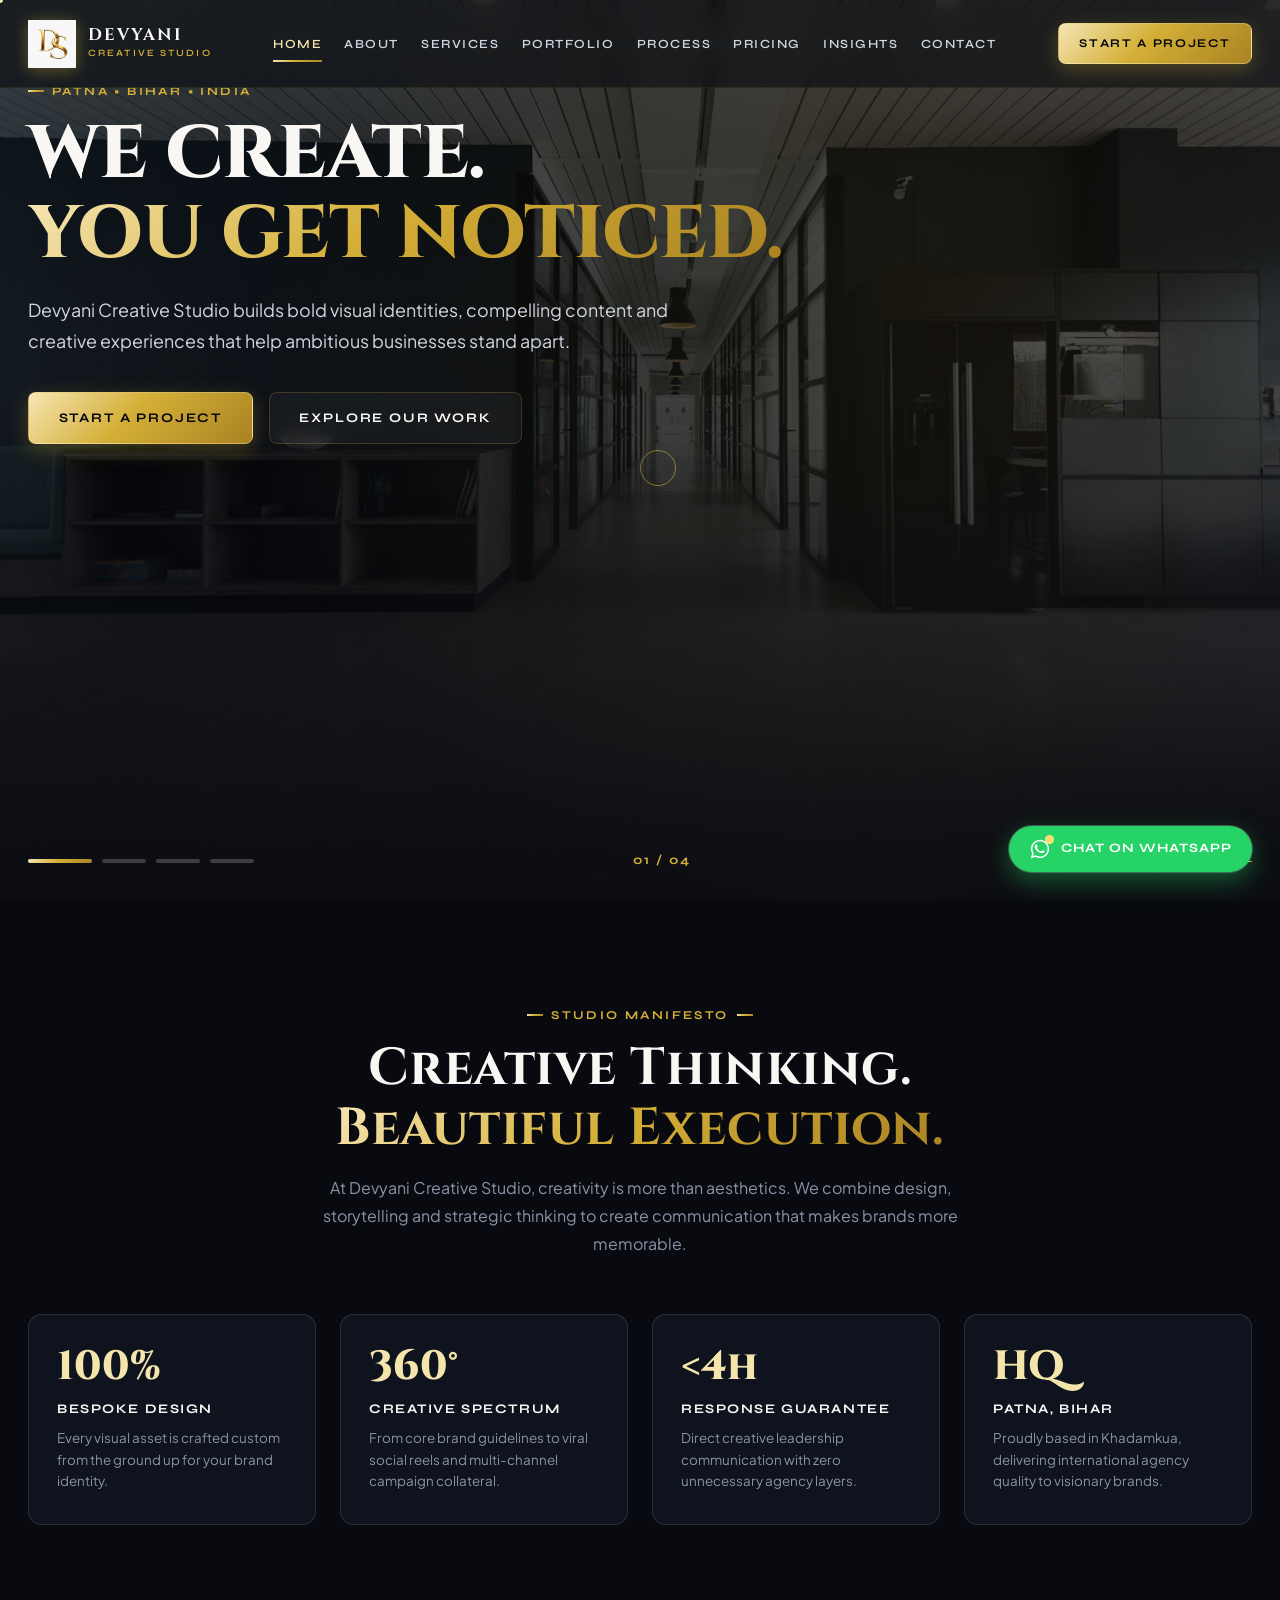
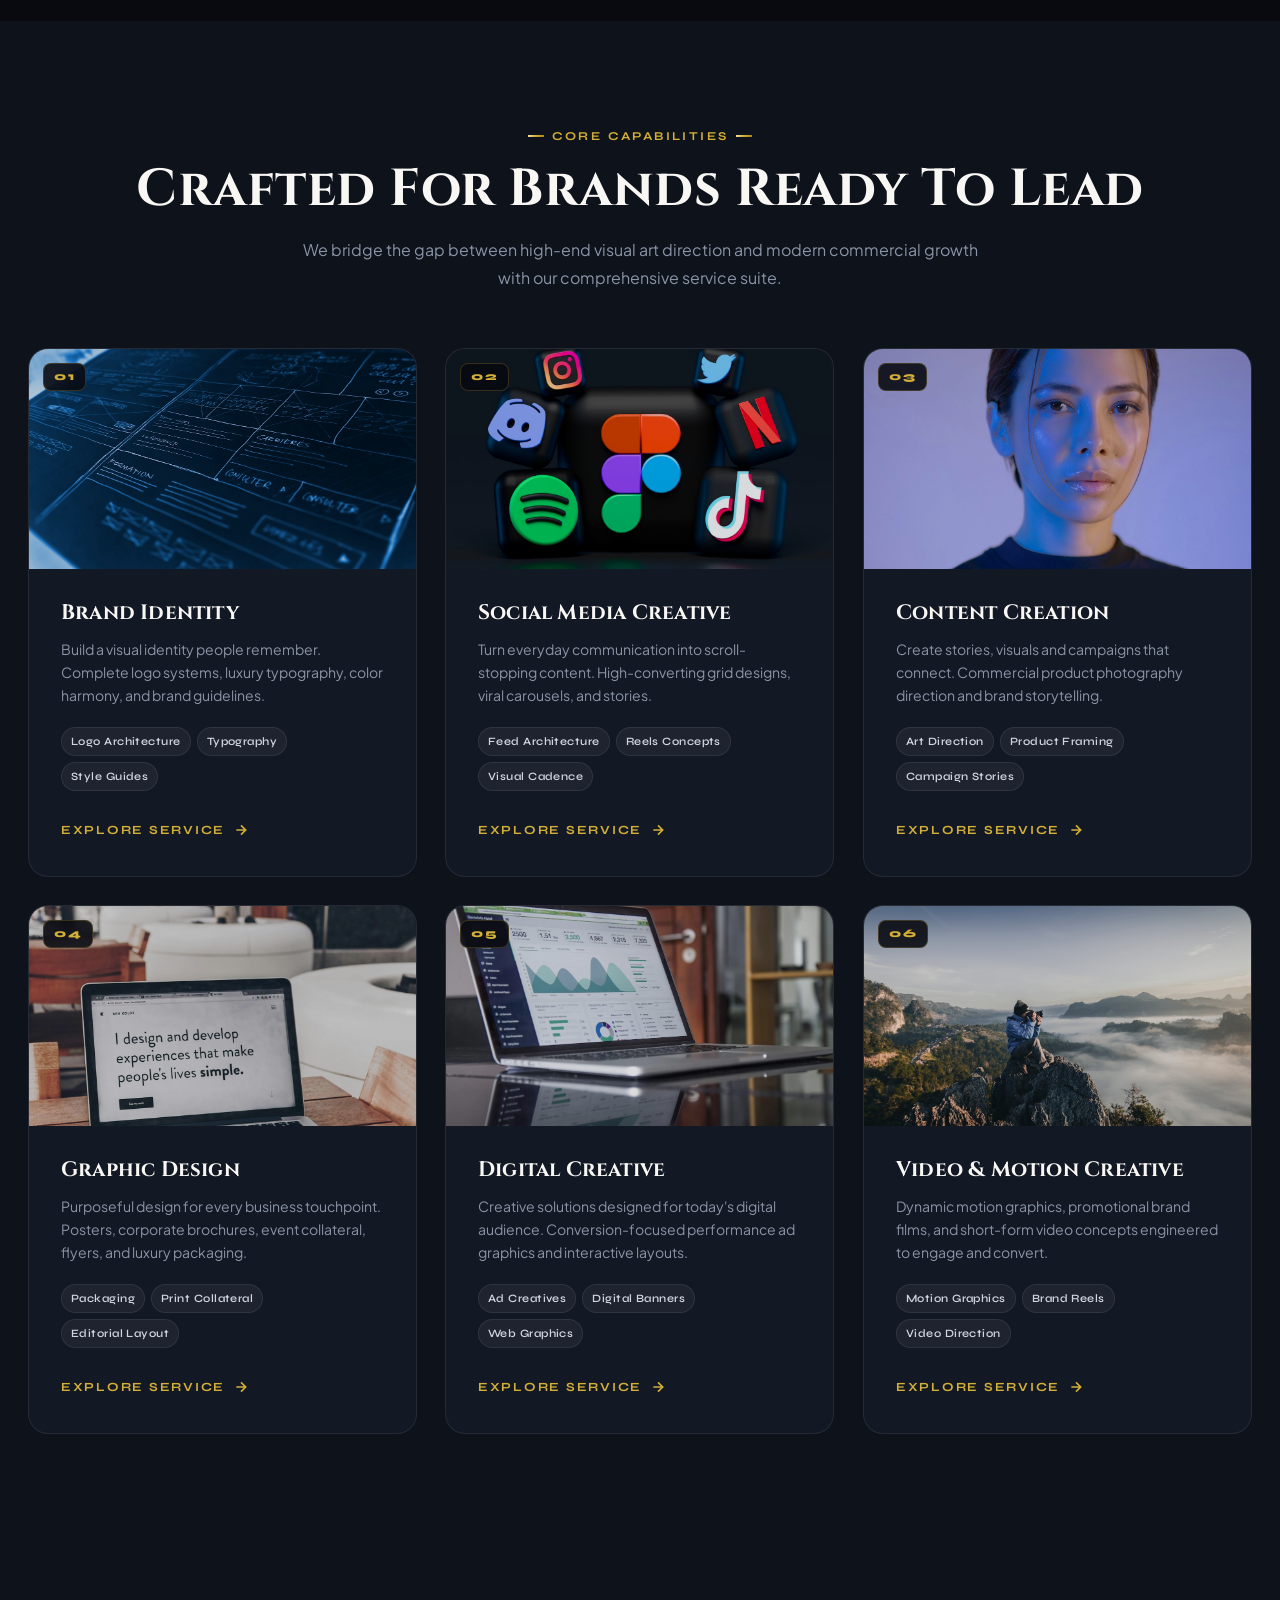
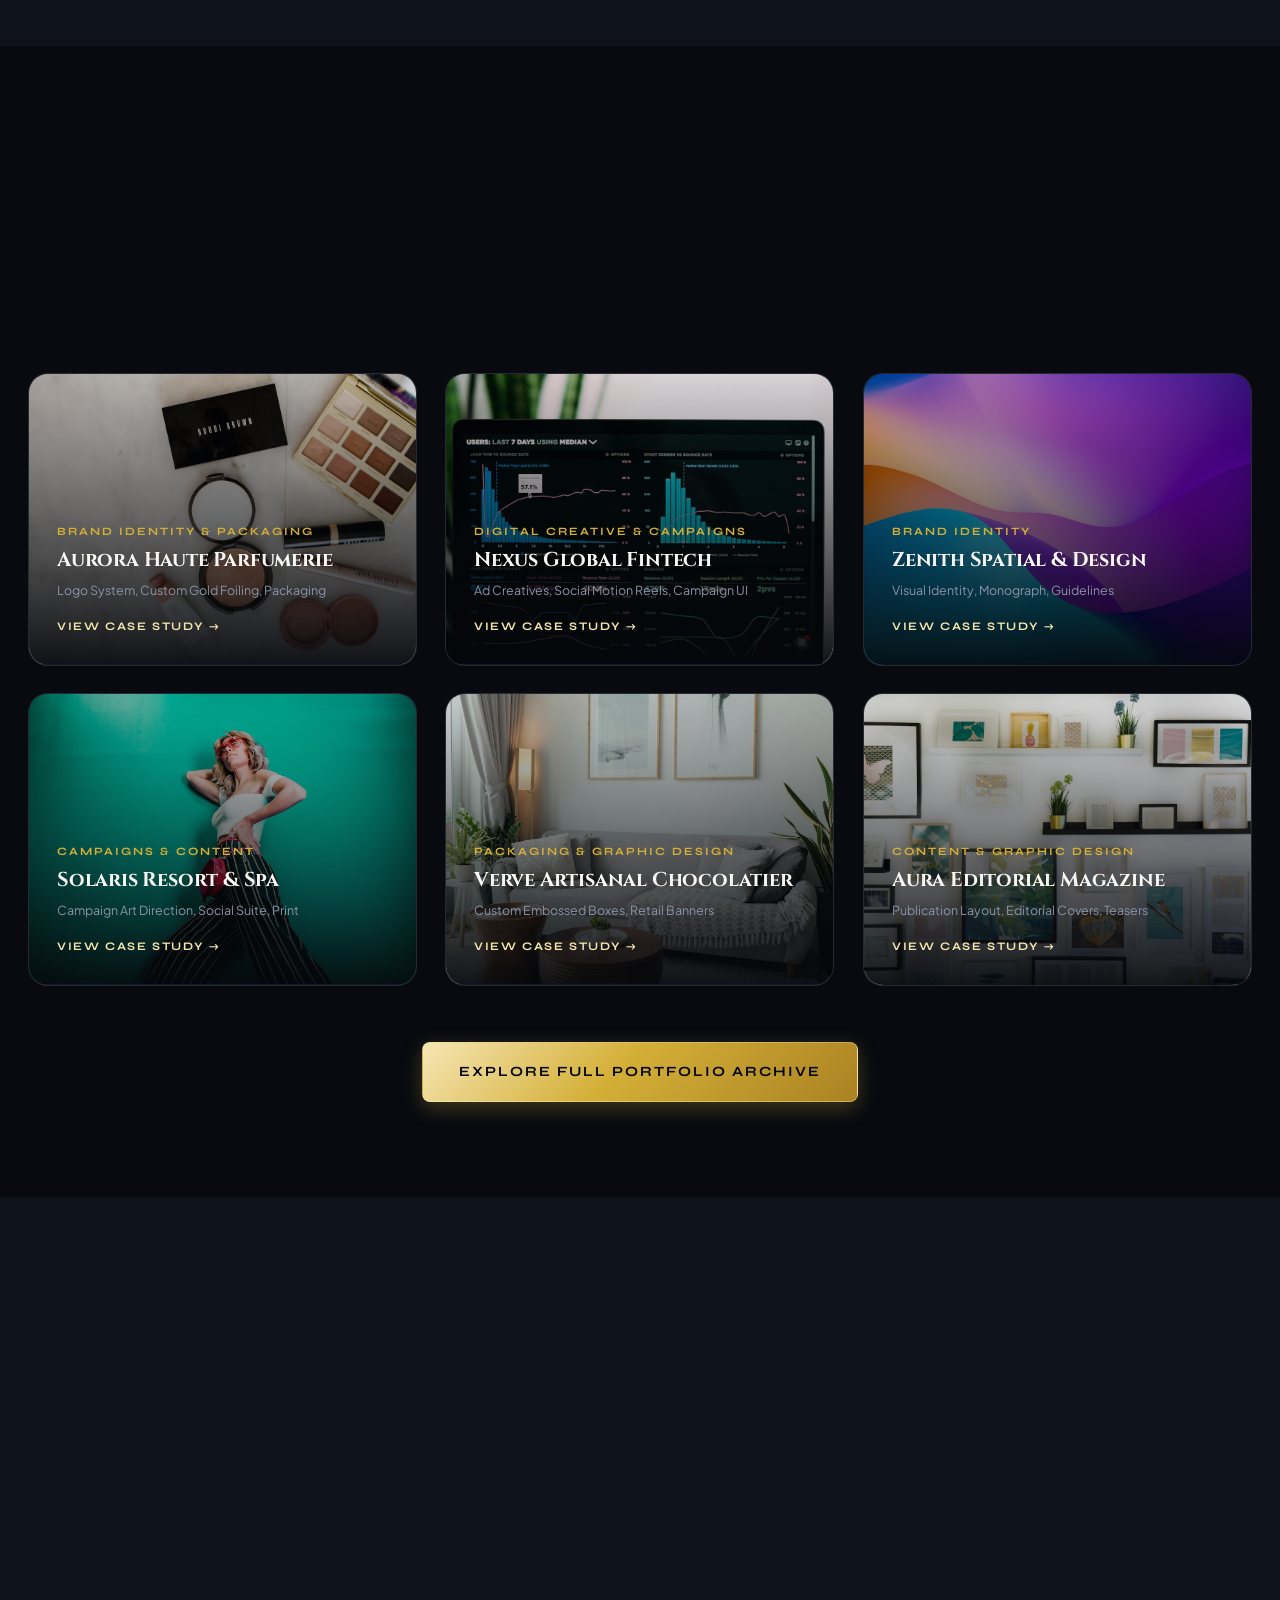
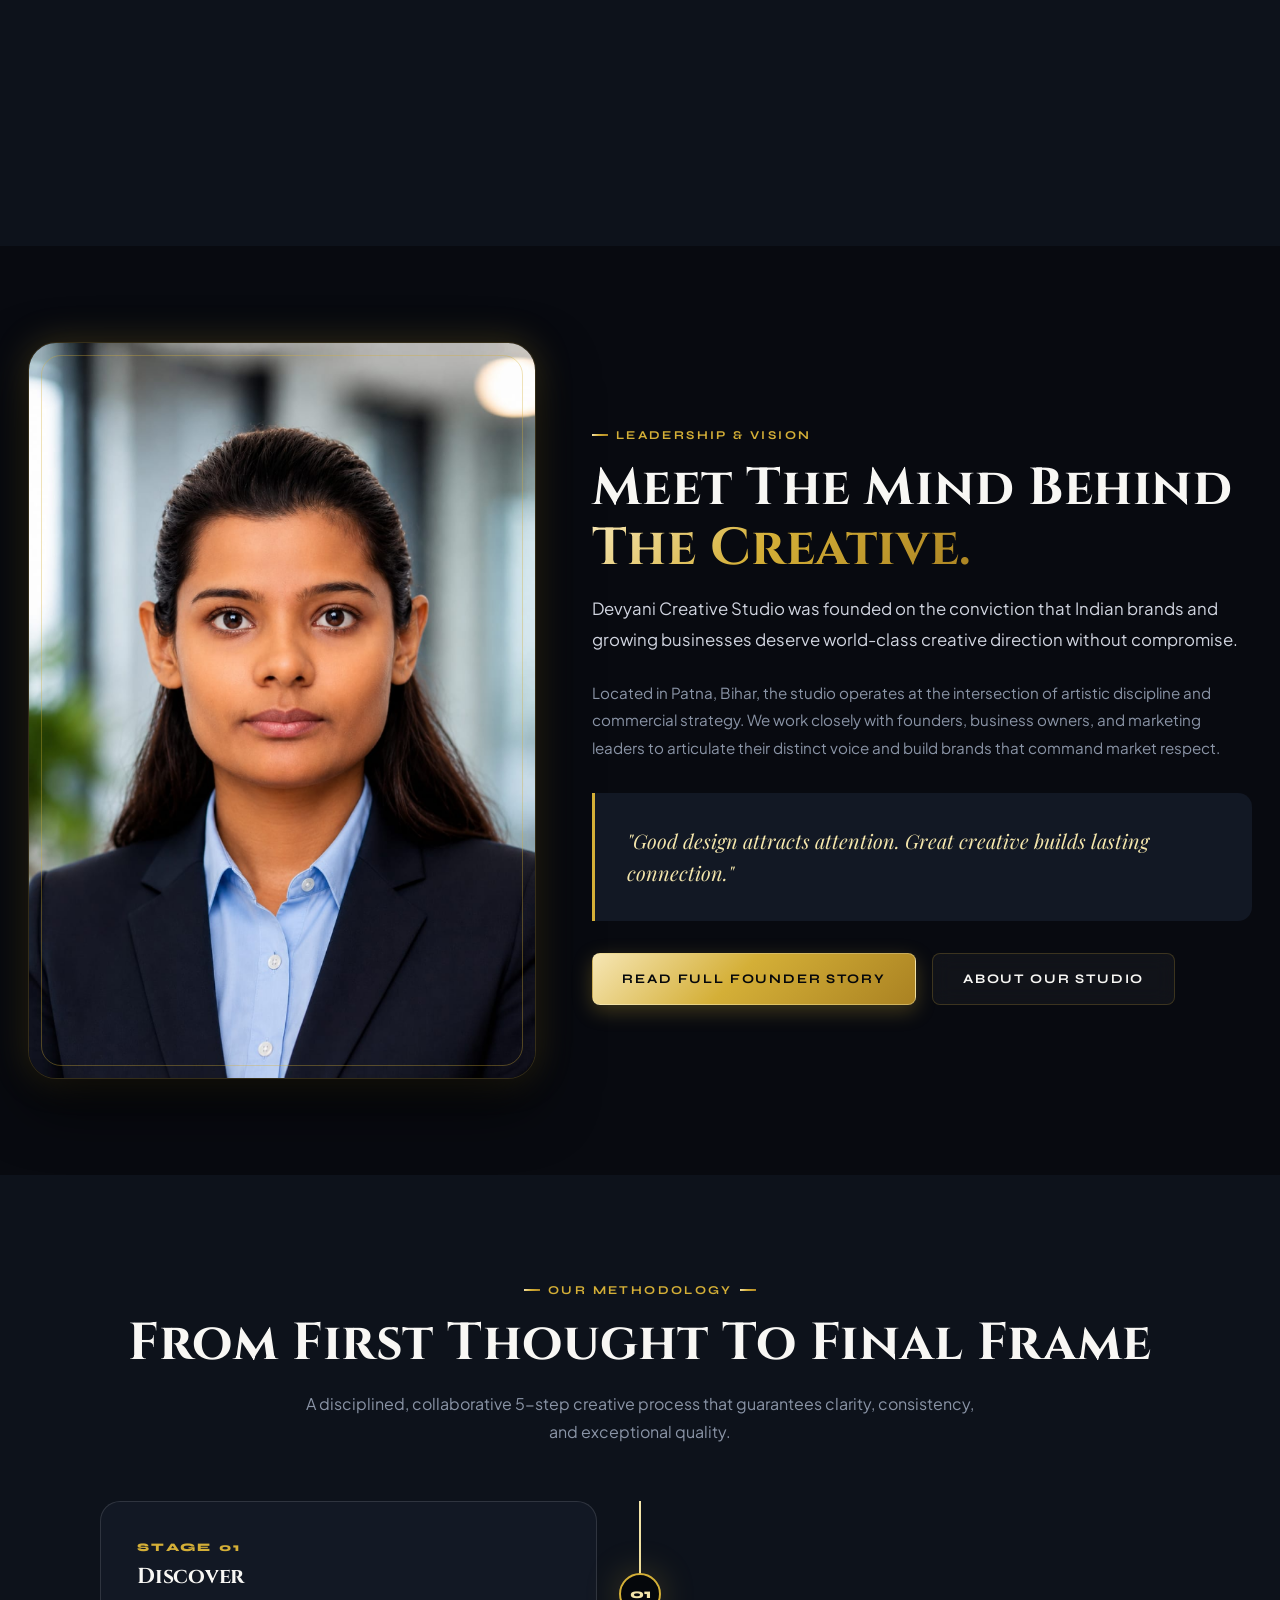
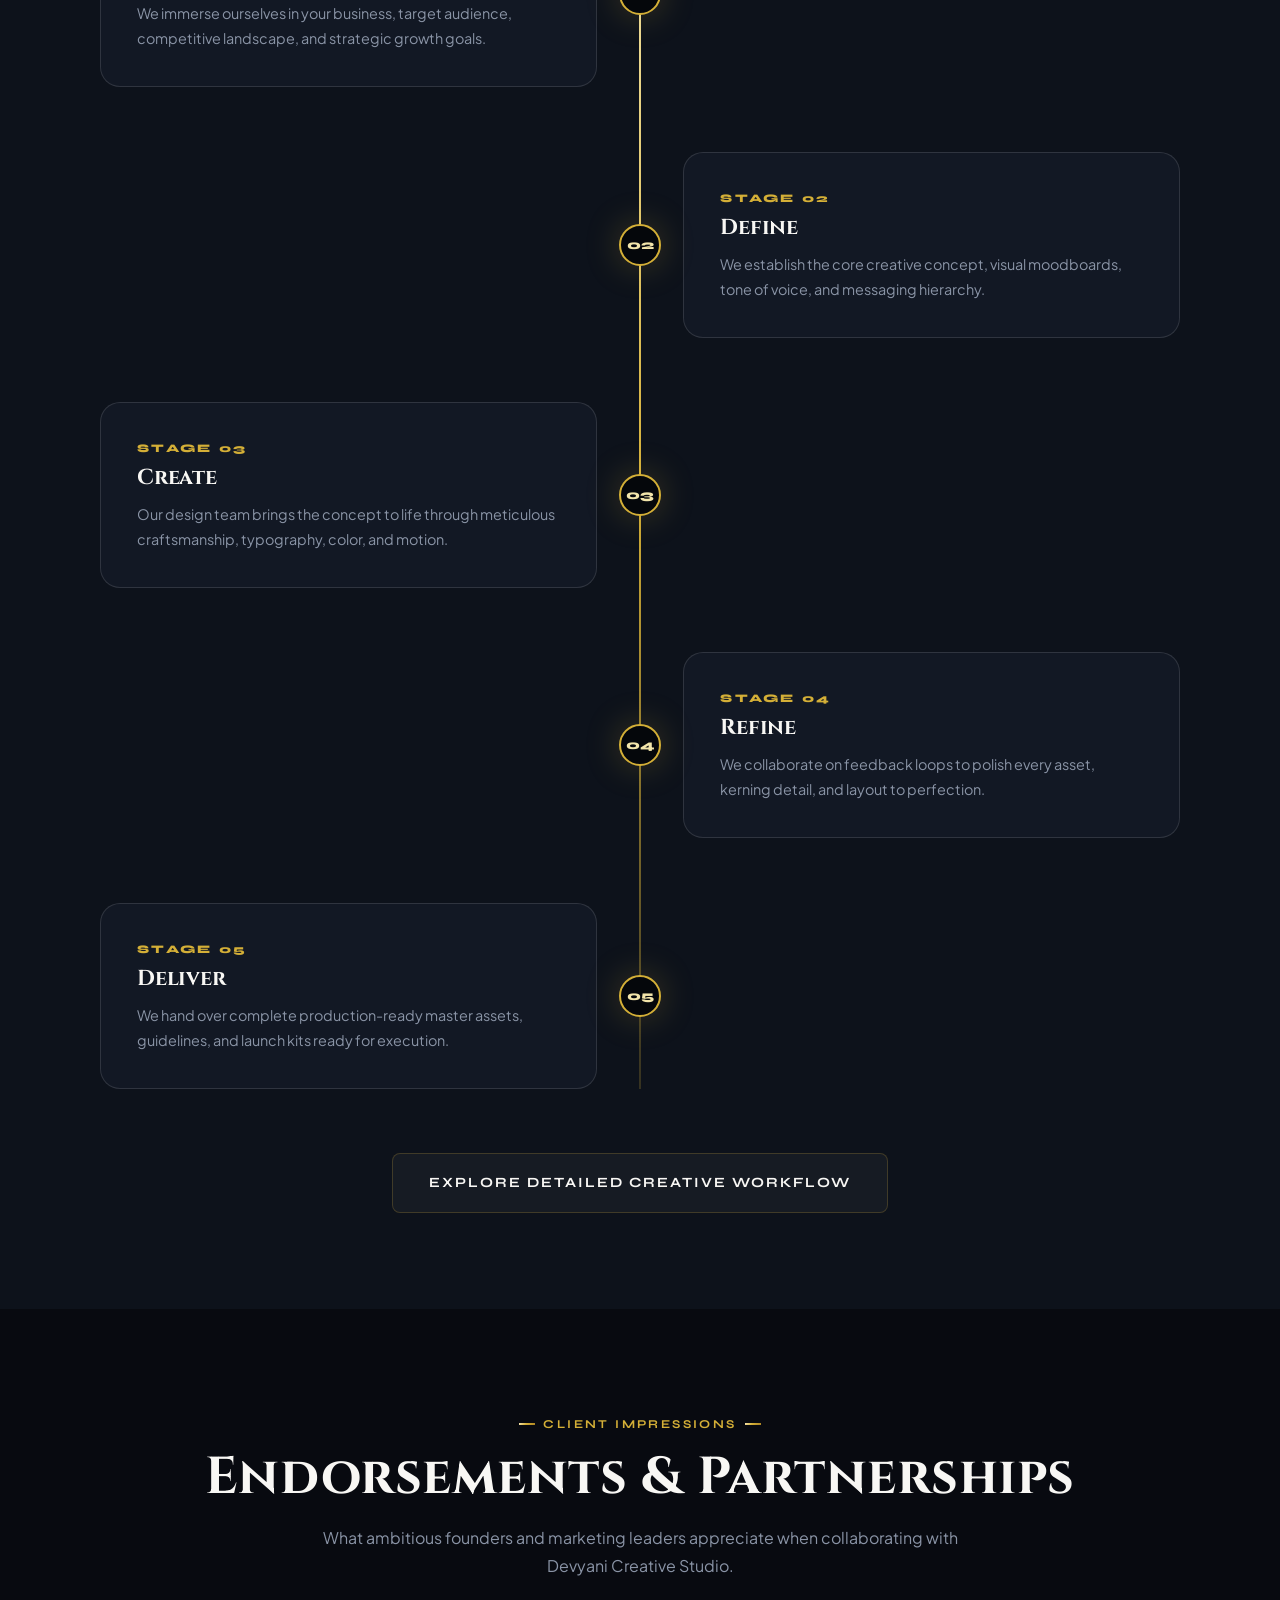
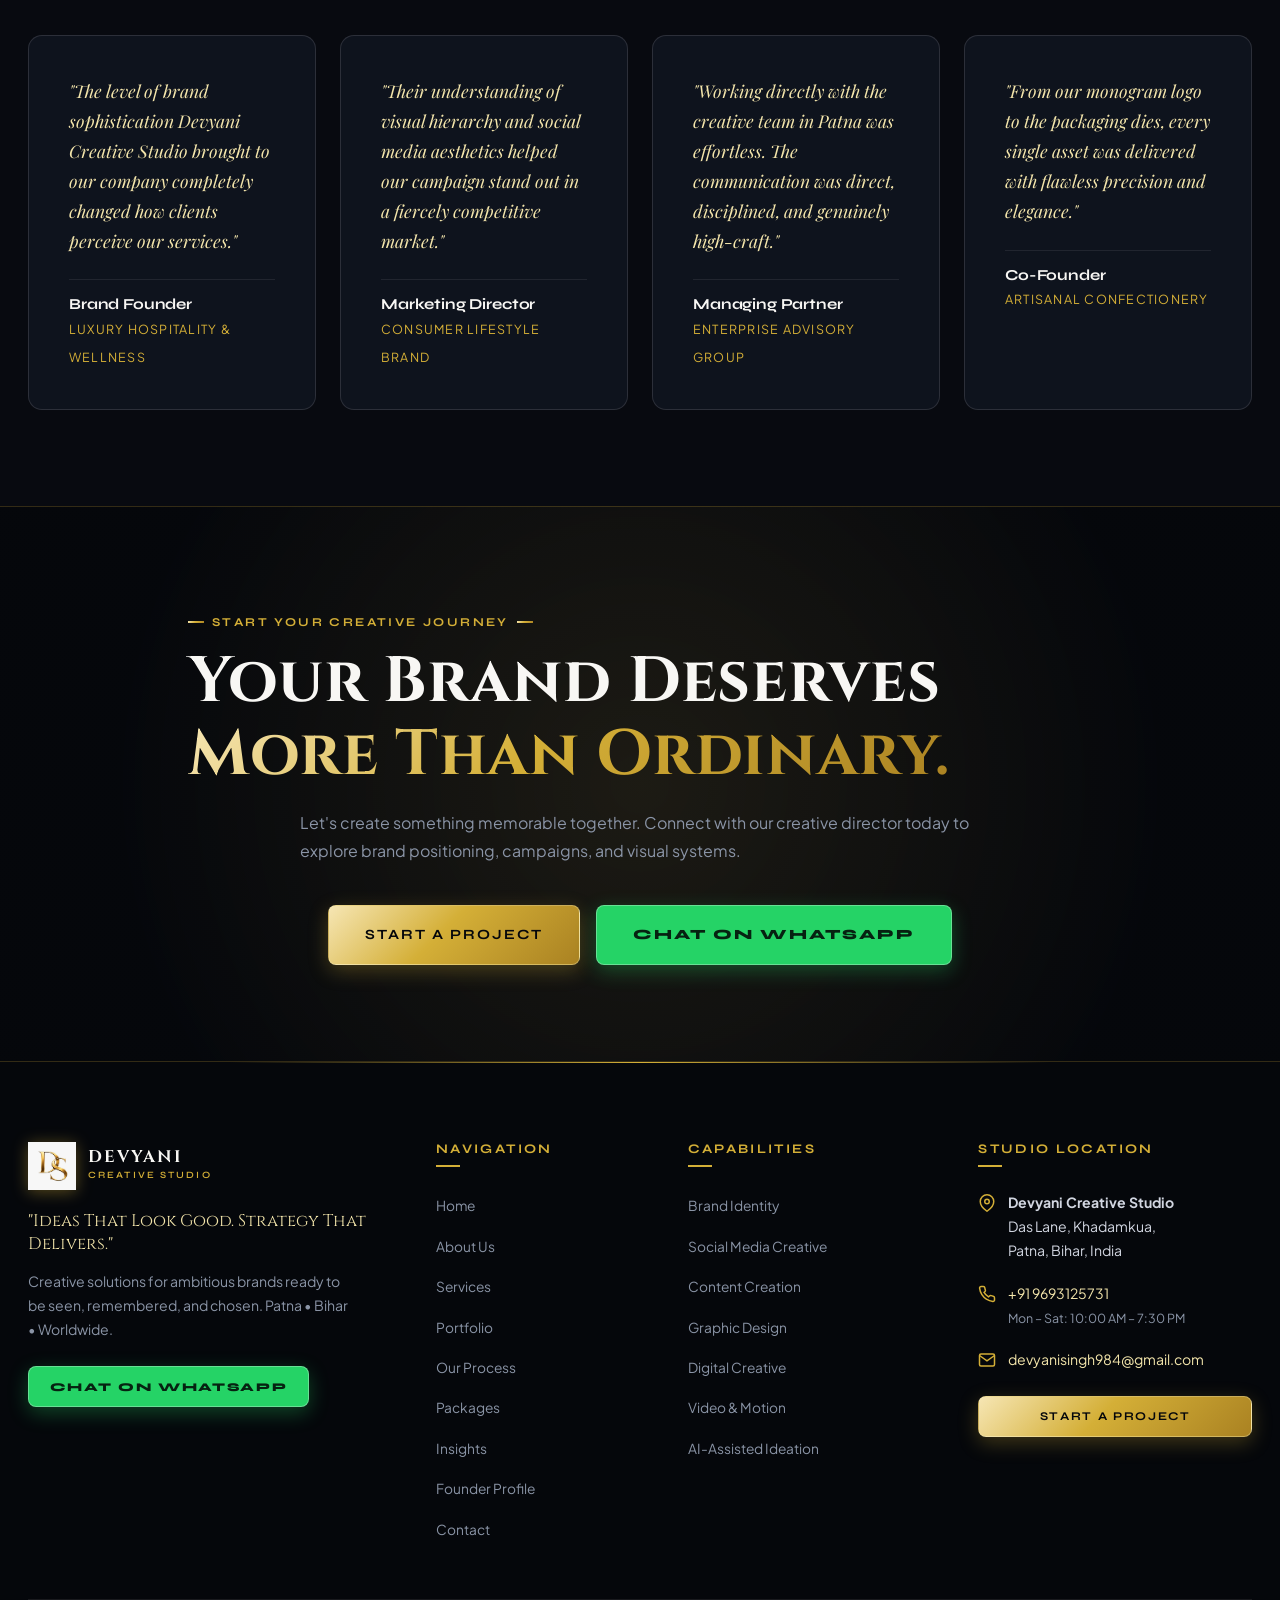
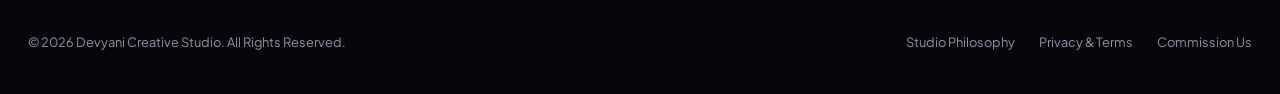
==== commit d53ed407: "Add official email devyanisingh984@gmail.com across all pages, footers, contact section, and schema" ====
--- a/index.html
+++ b/index.html
@@ -29,6 +29,7 @@
     "name": "Devyani Creative Studio",
     "image": "assets/images/logo-ds.png",
     "telephone": "+919693125731",
+    "email": "devyanisingh984@gmail.com",
     "address": {
       "@type": "PostalAddress",
       "streetAddress": "Das Lane, Khadamkua",
@@ -91,6 +92,7 @@
     </div>
     <div class="mobile-nav-contact">
       <span class="mobile-nav-phone">Direct Line: +91 9693125731</span>
+      <a href="mailto:devyanisingh984@gmail.com" class="mobile-nav-phone" style="font-size: 0.85rem; color: var(--gold-primary); margin-top: -0.5rem; text-transform: lowercase;">devyanisingh984@gmail.com</a>
       <a href="start-a-project.html" class="btn btn-gold btn-lg" style="width: 100%;">Start a Project</a>
     </div>
   </div>
@@ -822,6 +824,13 @@
             </div>
           </div>
 
+          <div class="footer-contact-item">
+            <svg class="footer-contact-icon" viewBox="0 0 24 24" fill="none" stroke="currentColor" stroke-width="2"><path d="M4 4h16c1.1 0 2 .9 2 2v12c0 1.1-.9 2-2 2H4c-1.1 0-2-.9-2-2V6c0-1.1.9-2 2-2z"/><polyline points="22,6 12,13 2,6"/></svg>
+            <div>
+              <a href="mailto:devyanisingh984@gmail.com" style="color: var(--gold-light);">devyanisingh984@gmail.com</a>
+            </div>
+          </div>
+
           <div style="margin-top: 1.5rem;">
             <a href="start-a-project.html" class="btn btn-gold btn-sm" style="width: 100%;">Start a Project</a>
           </div>
--- a/assets/css/main.css
+++ b/assets/css/main.css
@@ -12,9 +12,9 @@
   --bg-secondary: #0D121B;
   --bg-surface: #121824;
   --bg-surface-elevated: #182030;
-  --bg-glass: rgba(13, 18, 27, 0.78);
-  --bg-glass-card: rgba(18, 24, 36, 0.65);
-  --bg-glass-hover: rgba(28, 38, 56, 0.85);
+  --bg-glass: rgba(13, 18, 27, 0.85);
+  --bg-glass-card: rgba(18, 24, 36, 0.7);
+  --bg-glass-hover: rgba(28, 38, 56, 0.9);
 
   /* Metallic Gold System (Inspired by official DS Logo) */
   --gold-primary: #D4AF37;
@@ -40,8 +40,8 @@
   --whatsapp-hover: #20BA5A;
   --accent-cyan: #38BDF8;
   --accent-crimson: #E11D48;
-  --border-subtle: rgba(255, 255, 255, 0.07);
-  --border-card: rgba(255, 255, 255, 0.1);
+  --border-subtle: rgba(255, 255, 255, 0.08);
+  --border-card: rgba(255, 255, 255, 0.12);
 
   /* Typography Fonts */
   --font-serif: 'Cinzel', 'Playfair Display', Georgia, serif;
@@ -51,19 +51,18 @@
 
   /* Layout Spacing */
   --container-max: 1360px;
-  --header-height: 90px;
-  --header-height-scrolled: 74px;
-  --radius-sm: 6px;
-  --radius-md: 12px;
+  --header-height: 88px;
+  --header-height-scrolled: 72px;
+  --radius-sm: 8px;
+  --radius-md: 14px;
   --radius-lg: 20px;
-  --radius-xl: 30px;
+  --radius-xl: 28px;
   --radius-full: 9999px;
 
   /* Transitions */
   --transition-fast: 0.2s cubic-bezier(0.16, 1, 0.3, 1);
   --transition-normal: 0.35s cubic-bezier(0.16, 1, 0.3, 1);
   --transition-slow: 0.6s cubic-bezier(0.16, 1, 0.3, 1);
-  --transition-luxury: 0.8s cubic-bezier(0.25, 1, 0.5, 1);
 }
 
 /* ==========================================================================
@@ -73,6 +72,7 @@
   box-sizing: border-box;
   margin: 0;
   padding: 0;
+  -webkit-tap-highlight-color: transparent;
 }
 
 html {
@@ -96,7 +96,7 @@
   -moz-osx-font-smoothing: grayscale;
 }
 
-/* Noise overlay for cinematic luxury texture */
+/* Subtle luxury grain */
 body::before {
   content: "";
   position: fixed;
@@ -139,6 +139,11 @@
   list-style: none;
 }
 
+/* Prevent auto zoom on iOS */
+input, textarea, select {
+  font-size: 16px !important;
+}
+
 /* Selection */
 ::selection {
   background: var(--gold-primary);
@@ -147,14 +152,14 @@
 
 /* Scrollbar */
 ::-webkit-scrollbar {
-  width: 8px;
+  width: 6px;
 }
 ::-webkit-scrollbar-track {
   background: var(--bg-primary);
 }
 ::-webkit-scrollbar-thumb {
   background: #1e2638;
-  border-radius: 4px;
+  border-radius: 3px;
   border: 1px solid var(--gold-border);
 }
 ::-webkit-scrollbar-thumb:hover {
@@ -168,8 +173,9 @@
   color: var(--text-primary);
   font-family: var(--font-serif);
   font-weight: 700;
-  line-height: 1.15;
-  letter-spacing: -0.02em;
+  line-height: 1.18;
+  letter-spacing: -0.01em;
+  word-break: break-word;
 }
 
 .font-editorial {
@@ -206,15 +212,16 @@
   font-size: 0.75rem;
   font-weight: 700;
   text-transform: uppercase;
-  letter-spacing: 0.22em;
+  letter-spacing: 0.2em;
   color: var(--gold-primary);
-  margin-bottom: 1rem;
+  margin-bottom: 0.85rem;
+  flex-wrap: wrap;
 }
 
 .eyebrow::before {
   content: "";
   display: inline-block;
-  width: 18px;
+  width: 16px;
   height: 2px;
   background: var(--gold-gradient);
 }
@@ -225,7 +232,7 @@
 .eyebrow-center::after {
   content: "";
   display: inline-block;
-  width: 18px;
+  width: 16px;
   height: 2px;
   background: var(--gold-gradient);
 }
@@ -240,19 +247,20 @@
 }
 
 .section-title {
-  font-size: clamp(2rem, 4vw, 3.25rem);
+  font-size: clamp(1.85rem, 4.5vw, 3.25rem);
   font-family: var(--font-serif);
   font-weight: 700;
-  letter-spacing: 0.02em;
-  margin-bottom: 1.25rem;
+  letter-spacing: 0.01em;
+  margin-bottom: 1rem;
   color: var(--text-primary);
+  line-height: 1.15;
 }
 
 .section-subtitle {
-  font-size: clamp(1rem, 1.3vw, 1.15rem);
+  font-size: clamp(0.95rem, 1.25vw, 1.15rem);
   color: var(--text-muted);
   max-width: 680px;
-  line-height: 1.8;
+  line-height: 1.75;
   margin: 0 auto;
 }
 
@@ -269,20 +277,20 @@
 }
 
 .container-narrow {
-  max-width: 1000px;
+  max-width: 960px;
 }
 
 .container-wide {
-  max-width: 1520px;
+  max-width: 1480px;
 }
 
 .section-padding {
-  padding: 6.5rem 0;
+  padding: 6rem 0;
   position: relative;
 }
 
 .section-padding-sm {
-  padding: 4rem 0;
+  padding: 3.5rem 0;
 }
 
 /* ==========================================================================
@@ -293,9 +301,10 @@
   align-items: center;
   justify-content: center;
   gap: 10px;
-  padding: 0.95rem 2rem;
+  min-height: 48px;
+  padding: 0.85rem 1.85rem;
   font-family: var(--font-display);
-  font-size: 0.85rem;
+  font-size: 0.82rem;
   font-weight: 700;
   text-transform: uppercase;
   letter-spacing: 0.14em;
@@ -305,14 +314,14 @@
   overflow: hidden;
   z-index: 1;
   text-align: center;
-  white-space: nowrap;
+  touch-action: manipulation;
 }
 
 /* Gold Master Button */
 .btn-gold {
   background: var(--gold-gradient);
   color: var(--bg-darkest);
-  box-shadow: 0 8px 24px rgba(212, 175, 55, 0.28);
+  box-shadow: 0 6px 20px rgba(212, 175, 55, 0.28);
   border: 1px solid rgba(243, 229, 171, 0.4);
 }
 
@@ -328,8 +337,8 @@
   z-index: -1;
 }
 
-.btn-gold:hover {
-  transform: translateY(-3px);
+.btn-gold:hover, .btn-gold:active {
+  transform: translateY(-2px);
   box-shadow: var(--gold-glow-lg);
   color: var(--bg-darkest);
 }
@@ -346,11 +355,11 @@
   backdrop-filter: blur(10px);
 }
 
-.btn-outline:hover {
+.btn-outline:hover, .btn-outline:active {
   background: rgba(212, 175, 55, 0.12);
   border-color: var(--gold-primary);
   color: var(--gold-light);
-  transform: translateY(-3px);
+  transform: translateY(-2px);
 }
 
 /* WhatsApp Master Button */
@@ -358,31 +367,33 @@
   background: #25D366;
   color: #062211;
   font-weight: 800;
-  box-shadow: 0 8px 24px rgba(37, 211, 102, 0.3);
+  box-shadow: 0 6px 20px rgba(37, 211, 102, 0.3);
   border: 1px solid rgba(255, 255, 255, 0.3);
 }
 
-.btn-whatsapp:hover {
+.btn-whatsapp:hover, .btn-whatsapp:active {
   background: #20BA5A;
-  transform: translateY(-3px);
-  box-shadow: 0 12px 30px rgba(37, 211, 102, 0.45);
+  transform: translateY(-2px);
+  box-shadow: 0 10px 25px rgba(37, 211, 102, 0.45);
   color: #03140A;
 }
 
 .btn-sm {
-  padding: 0.65rem 1.4rem;
-  font-size: 0.75rem;
+  min-height: 40px;
+  padding: 0.6rem 1.3rem;
+  font-size: 0.74rem;
 }
 
 .btn-lg {
-  padding: 1.15rem 2.5rem;
-  font-size: 0.92rem;
+  min-height: 54px;
+  padding: 1.05rem 2.25rem;
+  font-size: 0.88rem;
 }
 
 .btn-group {
   display: flex;
   align-items: center;
-  gap: 1.25rem;
+  gap: 1rem;
   flex-wrap: wrap;
 }
 
@@ -397,17 +408,19 @@
   height: var(--header-height);
   z-index: 1000;
   transition: all var(--transition-normal);
-  background: rgba(8, 10, 16, 0.4);
-  backdrop-filter: blur(8px);
-  border-bottom: 1px solid rgba(212, 175, 55, 0.08);
+  background: rgba(8, 10, 16, 0.6);
+  backdrop-filter: blur(12px);
+  -webkit-backdrop-filter: blur(12px);
+  border-bottom: 1px solid rgba(212, 175, 55, 0.1);
 }
 
 .header-main.is-scrolled {
   height: var(--header-height-scrolled);
-  background: rgba(8, 10, 16, 0.92);
+  background: rgba(8, 10, 16, 0.94);
   backdrop-filter: blur(20px);
+  -webkit-backdrop-filter: blur(20px);
   border-bottom: 1px solid var(--gold-border);
-  box-shadow: 0 15px 35px rgba(0, 0, 0, 0.45);
+  box-shadow: 0 10px 30px rgba(0, 0, 0, 0.5);
 }
 
 .header-inner {
@@ -421,12 +434,12 @@
 .brand-logo {
   display: flex;
   align-items: center;
-  gap: 14px;
+  gap: 12px;
   z-index: 1002;
 }
 
 .brand-logo-img {
-  height: 52px;
+  height: 48px;
   width: auto;
   object-fit: contain;
   filter: drop-shadow(0 2px 8px rgba(212, 175, 55, 0.4));
@@ -454,9 +467,9 @@
 
 .brand-logo-sub {
   font-family: var(--font-display);
-  font-size: 0.62rem;
+  font-size: 0.6rem;
   font-weight: 600;
-  letter-spacing: 0.25em;
+  letter-spacing: 0.22em;
   color: var(--gold-primary);
   text-transform: uppercase;
 }
@@ -465,7 +478,7 @@
 .nav-desktop {
   display: flex;
   align-items: center;
-  gap: 1.5rem;
+  gap: 1.4rem;
 }
 
 .nav-link {
@@ -504,20 +517,24 @@
 .header-actions {
   display: flex;
   align-items: center;
-  gap: 1.25rem;
+  gap: 1rem;
 }
 
 /* Mobile Hamburger Toggle */
 .menu-toggle {
   display: none;
   flex-direction: column;
-  justify-content: space-between;
-  width: 32px;
-  height: 22px;
-  background: transparent;
-  border: none;
+  justify-content: center;
+  gap: 6px;
+  width: 44px;
+  height: 44px;
+  background: rgba(255, 255, 255, 0.04);
+  border: 1px solid var(--gold-border);
+  border-radius: var(--radius-sm);
+  padding: 10px;
   cursor: pointer;
   z-index: 1002;
+  transition: all var(--transition-fast);
 }
 
 .menu-toggle span {
@@ -529,8 +546,13 @@
   transition: all var(--transition-normal);
 }
 
+.menu-toggle.is-active {
+  background: rgba(212, 175, 55, 0.15);
+  border-color: var(--gold-primary);
+}
+
 .menu-toggle.is-active span:nth-child(1) {
-  transform: translateY(10px) rotate(45deg);
+  transform: translateY(8px) rotate(45deg);
   background: var(--gold-light);
 }
 
@@ -539,7 +561,7 @@
 }
 
 .menu-toggle.is-active span:nth-child(3) {
-  transform: translateY(-10px) rotate(-45deg);
+  transform: translateY(-8px) rotate(-45deg);
   background: var(--gold-light);
 }
 
@@ -550,17 +572,20 @@
   left: 0;
   width: 100vw;
   height: 100vh;
+  height: 100dvh;
   background: rgba(5, 7, 11, 0.98);
   backdrop-filter: blur(25px);
+  -webkit-backdrop-filter: blur(25px);
   z-index: 1001;
   display: flex;
   flex-direction: column;
-  justify-content: center;
-  align-items: center;
+  justify-content: space-between;
   opacity: 0;
   visibility: hidden;
   transition: all var(--transition-normal);
-  padding: 2rem;
+  padding: 6rem 1.75rem 2.5rem;
+  overflow-y: auto;
+  -webkit-overflow-scrolling: touch;
 }
 
 .mobile-nav-overlay.is-active {
@@ -571,39 +596,62 @@
 .mobile-nav-links {
   display: flex;
   flex-direction: column;
-  align-items: center;
-  gap: 1.15rem;
-  margin-bottom: 2rem;
-  text-align: center;
+  gap: 0.85rem;
+  width: 100%;
+  text-align: left;
 }
 
 .mobile-nav-link {
   font-family: var(--font-serif);
   font-size: 1.35rem;
   font-weight: 600;
-  letter-spacing: 0.05em;
+  letter-spacing: 0.04em;
   color: var(--text-primary);
   text-transform: uppercase;
+  padding: 0.65rem 0;
+  border-bottom: 1px solid rgba(255, 255, 255, 0.06);
+  display: flex;
+  align-items: center;
+  justify-content: space-between;
   transition: color var(--transition-fast);
+}
+
+.mobile-nav-link::after {
+  content: "→";
+  font-family: var(--font-sans);
+  font-size: 1rem;
+  color: var(--gold-primary);
+  opacity: 0.5;
+  transition: transform var(--transition-fast);
 }
 
 .mobile-nav-link:hover,
 .mobile-nav-link.active {
   color: var(--gold-primary);
+  padding-left: 6px;
+}
+
+.mobile-nav-link:hover::after,
+.mobile-nav-link.active::after {
+  transform: translateX(4px);
+  opacity: 1;
 }
 
 .mobile-nav-contact {
+  margin-top: 2rem;
+  padding-top: 1.5rem;
+  border-top: 1px solid var(--gold-border);
   text-align: center;
-  margin-top: 1rem;
 }
 
 .mobile-nav-phone {
   display: block;
   font-family: var(--font-display);
-  font-size: 0.9rem;
+  font-size: 0.95rem;
   color: var(--gold-light);
-  margin-bottom: 1rem;
+  margin-bottom: 1.25rem;
   letter-spacing: 0.1em;
+  font-weight: 700;
 }
 
 /* ==========================================================================
@@ -611,44 +659,45 @@
    ========================================================================== */
 .floating-whatsapp {
   position: fixed;
-  bottom: 30px;
-  right: 30px;
+  bottom: 28px;
+  right: 28px;
   z-index: 990;
   display: flex;
   align-items: center;
-  gap: 12px;
+  gap: 10px;
   background: #25D366;
   color: #ffffff;
-  padding: 12px 22px;
+  padding: 12px 20px;
   border-radius: var(--radius-full);
-  box-shadow: 0 10px 30px rgba(37, 211, 102, 0.4), 0 0 0 1px rgba(255, 255, 255, 0.2);
+  box-shadow: 0 8px 25px rgba(37, 211, 102, 0.4), 0 0 0 1px rgba(255, 255, 255, 0.25);
   transition: all var(--transition-normal);
   font-family: var(--font-display);
-  font-size: 0.82rem;
+  font-size: 0.8rem;
   font-weight: 700;
   letter-spacing: 0.08em;
   text-transform: uppercase;
 }
 
-.floating-whatsapp:hover {
-  transform: translateY(-4px) scale(1.03);
-  box-shadow: 0 15px 40px rgba(37, 211, 102, 0.6);
+.floating-whatsapp:hover, .floating-whatsapp:active {
+  transform: translateY(-3px) scale(1.02);
+  box-shadow: 0 12px 30px rgba(37, 211, 102, 0.6);
   color: #ffffff;
 }
 
 .whatsapp-icon-pulse {
-  width: 24px;
-  height: 24px;
+  width: 22px;
+  height: 22px;
   fill: currentColor;
   position: relative;
+  flex-shrink: 0;
 }
 
 .whatsapp-badge {
   position: absolute;
-  top: -4px;
-  right: -4px;
-  width: 10px;
-  height: 10px;
+  top: -3px;
+  right: -3px;
+  width: 9px;
+  height: 9px;
   background: #FFDF73;
   border-radius: 50%;
   animation: pulseBadge 2s infinite;
@@ -667,36 +716,42 @@
   bottom: 0;
   left: 0;
   width: 100%;
-  background: rgba(13, 18, 27, 0.95);
-  backdrop-filter: blur(15px);
+  background: rgba(8, 10, 16, 0.96);
+  backdrop-filter: blur(20px);
+  -webkit-backdrop-filter: blur(20px);
   border-top: 1px solid var(--gold-border);
-  padding: 10px 16px;
+  padding: 8px 12px;
+  padding-bottom: max(8px, env(safe-area-inset-bottom));
   z-index: 980;
-  grid-template-columns: 1fr 1fr 1fr;
-  gap: 10px;
+  grid-template-columns: 1fr 1fr 1.3fr;
+  gap: 8px;
+  box-shadow: 0 -10px 25px rgba(0, 0, 0, 0.5);
 }
 
 .mobile-quick-btn {
   display: flex;
-  flex-direction: column;
   align-items: center;
   justify-content: center;
-  gap: 4px;
-  padding: 8px 6px;
+  gap: 6px;
+  padding: 10px 8px;
+  min-height: 44px;
   border-radius: var(--radius-sm);
-  font-size: 0.68rem;
+  font-size: 0.72rem;
+  font-family: var(--font-display);
   font-weight: 700;
   text-transform: uppercase;
   letter-spacing: 0.05em;
   color: var(--text-primary);
-  background: rgba(255, 255, 255, 0.05);
+  background: rgba(255, 255, 255, 0.06);
   border: 1px solid rgba(255, 255, 255, 0.08);
+  touch-action: manipulation;
 }
 
 .mobile-quick-btn.gold-quick {
   background: var(--gold-gradient);
   color: var(--bg-darkest);
   border-color: var(--gold-light);
+  font-weight: 800;
 }
 
 /* ==========================================================================
@@ -726,39 +781,39 @@
   display: grid;
   grid-template-columns: 1.8fr 1fr 1.2fr 1.4fr;
   gap: 3.5rem;
-  margin-bottom: 4rem;
+  margin-bottom: 3.5rem;
 }
 
 .footer-col-brand .brand-logo {
-  margin-bottom: 1.5rem;
+  margin-bottom: 1.25rem;
 }
 
 .footer-tagline {
   font-family: var(--font-serif);
-  font-size: 1.1rem;
+  font-size: 1.05rem;
   color: var(--gold-light);
-  margin-bottom: 1rem;
+  margin-bottom: 0.85rem;
   line-height: 1.4;
 }
 
 .footer-desc {
-  font-size: 0.9rem;
+  font-size: 0.88rem;
   color: var(--text-muted);
   line-height: 1.7;
-  margin-bottom: 1.75rem;
+  margin-bottom: 1.5rem;
   max-width: 320px;
 }
 
 .footer-col-title {
   font-family: var(--font-display);
-  font-size: 0.85rem;
+  font-size: 0.82rem;
   font-weight: 700;
   text-transform: uppercase;
   letter-spacing: 0.18em;
   color: var(--gold-primary);
-  margin-bottom: 1.75rem;
+  margin-bottom: 1.5rem;
   position: relative;
-  padding-bottom: 0.75rem;
+  padding-bottom: 0.65rem;
 }
 
 .footer-col-title::after {
@@ -774,16 +829,17 @@
 .footer-links {
   display: flex;
   flex-direction: column;
-  gap: 0.85rem;
+  gap: 0.75rem;
 }
 
 .footer-link {
-  font-size: 0.88rem;
+  font-size: 0.86rem;
   color: var(--text-muted);
   transition: all var(--transition-fast);
   display: inline-flex;
   align-items: center;
   gap: 6px;
+  padding: 2px 0;
 }
 
 .footer-link:hover {
@@ -795,14 +851,14 @@
   display: flex;
   align-items: flex-start;
   gap: 12px;
-  margin-bottom: 1.25rem;
-  font-size: 0.9rem;
+  margin-bottom: 1.15rem;
+  font-size: 0.88rem;
   color: var(--text-secondary);
 }
 
 .footer-contact-icon {
-  width: 20px;
-  height: 20px;
+  width: 18px;
+  height: 18px;
   color: var(--gold-primary);
   flex-shrink: 0;
   margin-top: 3px;
@@ -812,9 +868,9 @@
   display: flex;
   align-items: center;
   justify-content: space-between;
-  padding-top: 2.5rem;
+  padding-top: 2rem;
   border-top: 1px solid var(--border-subtle);
-  font-size: 0.82rem;
+  font-size: 0.8rem;
   color: var(--text-muted);
   flex-wrap: wrap;
   gap: 1rem;
@@ -834,7 +890,7 @@
    ========================================================================== */
 .page-hero {
   position: relative;
-  padding: 11rem 0 5.5rem;
+  padding: 10.5rem 0 5rem;
   background: var(--bg-secondary);
   overflow: hidden;
   border-bottom: 1px solid var(--gold-border);
@@ -868,35 +924,36 @@
 }
 
 .page-hero-title {
-  font-size: clamp(2.5rem, 5vw, 4.25rem);
+  font-size: clamp(2.1rem, 5vw, 4rem);
   font-family: var(--font-serif);
   font-weight: 800;
   color: var(--text-primary);
-  line-height: 1.1;
-  margin-bottom: 1.5rem;
+  line-height: 1.12;
+  margin-bottom: 1.25rem;
   letter-spacing: 0.01em;
 }
 
 .page-hero-desc {
-  font-size: clamp(1.05rem, 1.4vw, 1.25rem);
+  font-size: clamp(0.98rem, 1.3vw, 1.2rem);
   color: var(--text-secondary);
-  line-height: 1.8;
+  line-height: 1.75;
   max-width: 680px;
-  margin-bottom: 2rem;
+  margin-bottom: 1.75rem;
 }
 
 /* Breadcrumbs */
 .breadcrumbs {
   display: flex;
   align-items: center;
-  gap: 10px;
-  font-size: 0.78rem;
+  gap: 8px;
+  font-size: 0.75rem;
   font-family: var(--font-display);
   font-weight: 600;
   text-transform: uppercase;
   letter-spacing: 0.12em;
   color: var(--text-muted);
-  margin-bottom: 1.5rem;
+  margin-bottom: 1.25rem;
+  flex-wrap: wrap;
 }
 
 .breadcrumbs a:hover {
@@ -937,9 +994,7 @@
     grid-template-columns: 1fr 1fr;
     gap: 2.5rem;
   }
-  .footer-col-brand {
-    grid-column: span 2;
-  }
+  .footer-col-brand,
   .footer-col-contact {
     grid-column: span 2;
   }
@@ -947,23 +1002,42 @@
 
 @media (max-width: 767px) {
   :root {
-    --header-height: 76px;
-    --header-height-scrolled: 68px;
+    --header-height: 72px;
+    --header-height-scrolled: 66px;
   }
   body {
-    padding-bottom: 60px; /* space for mobile quick bar */
+    padding-bottom: 64px; /* Space for mobile bottom bar */
+  }
+  .container {
+    padding: 0 1.25rem;
+  }
+  .section-padding {
+    padding: 3.75rem 0;
+  }
+  .section-header {
+    margin-bottom: 2.25rem;
+  }
+  .btn-group {
+    flex-direction: column;
+    width: 100%;
+  }
+  .btn-group .btn {
+    width: 100%;
   }
   .mobile-quick-bar {
     display: grid;
   }
   .floating-whatsapp {
     bottom: 74px;
-    right: 18px;
-    padding: 10px 16px;
+    right: 14px;
+    padding: 9px 14px;
     font-size: 0.72rem;
   }
+  .floating-whatsapp span {
+    display: none; /* Icon-only floating bubble on compact screens */
+  }
   .page-hero {
-    padding: 8.5rem 0 4rem;
+    padding: 7.5rem 0 3.25rem;
   }
   .footer-grid {
     grid-template-columns: 1fr;
@@ -976,8 +1050,25 @@
   .footer-bottom {
     flex-direction: column;
     text-align: center;
+    gap: 1.25rem;
   }
   .footer-legal-links {
     justify-content: center;
   }
-}
+  .brand-logo-img {
+    height: 40px;
+  }
+  .brand-logo-title {
+    font-size: 0.95rem;
+  }
+}
+
+@media (max-width: 480px) {
+  .container {
+    padding: 0 1rem;
+  }
+  .brand-logo-sub {
+    font-size: 0.55rem;
+    letter-spacing: 0.18em;
+  }
+}
--- a/assets/css/components.css
+++ b/assets/css/components.css
@@ -9,7 +9,7 @@
   position: relative;
   width: 100%;
   height: 100vh;
-  min-height: 720px;
+  min-height: 620px;
   overflow: hidden;
   background-color: var(--bg-darkest);
   display: flex;
@@ -32,7 +32,7 @@
   height: 100%;
   opacity: 0;
   visibility: hidden;
-  transition: opacity 1s cubic-bezier(0.4, 0, 0.2, 1), visibility 1s;
+  transition: opacity 0.9s cubic-bezier(0.4, 0, 0.2, 1), visibility 0.9s;
   z-index: 1;
 }
 
@@ -51,12 +51,12 @@
   object-fit: cover;
   object-position: center;
   transform: scale(1);
-  transition: transform 7s ease-out;
-  filter: brightness(0.7) contrast(110%);
+  transition: transform 6s ease-out;
+  filter: brightness(0.68) contrast(110%);
 }
 
 .hero-slide.is-active .hero-slide-bg {
-  transform: scale(1.08);
+  transform: scale(1.06);
 }
 
 .hero-slide-overlay {
@@ -66,7 +66,7 @@
   width: 100%;
   height: 100%;
   background: radial-gradient(circle at 70% 30%, rgba(212, 175, 55, 0.08) 0%, transparent 60%),
-              linear-gradient(180deg, rgba(5, 7, 11, 0.5) 0%, rgba(8, 10, 16, 0.9) 95%);
+              linear-gradient(180deg, rgba(5, 7, 11, 0.45) 0%, rgba(8, 10, 16, 0.94) 95%);
   z-index: 2;
 }
 
@@ -74,11 +74,12 @@
   position: relative;
   z-index: 10;
   width: 100%;
-  padding-top: 5rem;
+  padding-top: 4.5rem;
+  padding-bottom: 5.5rem;
 }
 
 .hero-content {
-  max-width: 900px;
+  max-width: 880px;
 }
 
 .hero-slide .hero-eyebrow,
@@ -86,58 +87,58 @@
 .hero-slide .hero-subhead,
 .hero-slide .hero-actions {
   opacity: 0;
-  transform: translateY(30px);
-  transition: opacity 0.8s cubic-bezier(0.16, 1, 0.3, 1), transform 0.8s cubic-bezier(0.16, 1, 0.3, 1);
+  transform: translateY(25px);
+  transition: opacity 0.7s cubic-bezier(0.16, 1, 0.3, 1), transform 0.7s cubic-bezier(0.16, 1, 0.3, 1);
 }
 
 .hero-slide.is-active .hero-eyebrow {
   opacity: 1;
   transform: translateY(0);
-  transition-delay: 0.15s;
+  transition-delay: 0.1s;
 }
 
 .hero-slide.is-active .hero-headline {
   opacity: 1;
   transform: translateY(0);
-  transition-delay: 0.3s;
+  transition-delay: 0.25s;
 }
 
 .hero-slide.is-active .hero-subhead {
   opacity: 1;
   transform: translateY(0);
-  transition-delay: 0.45s;
+  transition-delay: 0.4s;
 }
 
 .hero-slide.is-active .hero-actions {
   opacity: 1;
   transform: translateY(0);
-  transition-delay: 0.6s;
+  transition-delay: 0.55s;
 }
 
 .hero-headline {
-  font-size: clamp(2.75rem, 6.2vw, 5.5rem);
+  font-size: clamp(2.2rem, 5.8vw, 5.25rem);
   font-family: var(--font-serif);
   font-weight: 800;
   color: var(--text-primary);
-  line-height: 1.05;
+  line-height: 1.08;
   letter-spacing: -0.01em;
-  margin-bottom: 1.5rem;
+  margin-bottom: 1.25rem;
   text-transform: uppercase;
 }
 
 .hero-subhead {
-  font-size: clamp(1.05rem, 1.5vw, 1.35rem);
+  font-size: clamp(0.98rem, 1.4vw, 1.3rem);
   color: var(--text-secondary);
   line-height: 1.7;
-  max-width: 680px;
-  margin-bottom: 2.5rem;
+  max-width: 660px;
+  margin-bottom: 2.25rem;
   font-weight: 400;
 }
 
 /* Hero Controls & Progress Indicator */
 .hero-controls {
   position: absolute;
-  bottom: 35px;
+  bottom: 28px;
   left: 0;
   width: 100%;
   z-index: 20;
@@ -147,17 +148,17 @@
   display: flex;
   align-items: center;
   justify-content: space-between;
-  gap: 2rem;
+  gap: 1.5rem;
 }
 
 .hero-indicators {
   display: flex;
   align-items: center;
-  gap: 12px;
+  gap: 10px;
 }
 
 .hero-indicator-btn {
-  width: 48px;
+  width: 44px;
   height: 4px;
   background: rgba(255, 255, 255, 0.2);
   border-radius: 2px;
@@ -178,7 +179,7 @@
 }
 
 .hero-indicator-btn.is-active {
-  width: 72px;
+  width: 64px;
 }
 
 .hero-indicator-btn.is-active::after {
@@ -188,7 +189,7 @@
 
 .hero-slide-counter {
   font-family: var(--font-display);
-  font-size: 0.82rem;
+  font-size: 0.8rem;
   font-weight: 700;
   letter-spacing: 0.15em;
   color: var(--gold-primary);
@@ -206,7 +207,7 @@
 }
 
 .scroll-line-anim {
-  width: 24px;
+  width: 22px;
   height: 1px;
   background: var(--gold-primary);
   position: relative;
@@ -236,14 +237,15 @@
 .trust-grid {
   display: grid;
   grid-template-columns: repeat(4, 1fr);
-  gap: 1.75rem;
+  gap: 1.5rem;
 }
 
 .stat-card {
   background: var(--bg-glass-card);
   backdrop-filter: blur(15px);
+  -webkit-backdrop-filter: blur(15px);
   border: 1px solid var(--border-card);
-  padding: 2.25rem 2rem;
+  padding: 2rem 1.75rem;
   border-radius: var(--radius-md);
   position: relative;
   overflow: hidden;
@@ -263,9 +265,9 @@
 }
 
 .stat-card:hover {
-  transform: translateY(-6px);
+  transform: translateY(-4px);
   border-color: var(--gold-border);
-  box-shadow: 0 20px 40px rgba(0, 0, 0, 0.4);
+  box-shadow: 0 15px 35px rgba(0, 0, 0, 0.4);
 }
 
 .stat-card:hover::before {
@@ -273,26 +275,26 @@
 }
 
 .stat-number {
-  font-size: clamp(2.2rem, 3.5vw, 3rem);
+  font-size: clamp(2rem, 3.2vw, 2.75rem);
   font-family: var(--font-serif);
   font-weight: 800;
   color: var(--gold-light);
   line-height: 1;
-  margin-bottom: 0.75rem;
+  margin-bottom: 0.65rem;
 }
 
 .stat-label {
   font-family: var(--font-display);
-  font-size: 0.85rem;
+  font-size: 0.82rem;
   font-weight: 700;
   text-transform: uppercase;
   letter-spacing: 0.12em;
   color: var(--text-primary);
-  margin-bottom: 0.5rem;
+  margin-bottom: 0.4rem;
 }
 
 .stat-desc {
-  font-size: 0.85rem;
+  font-size: 0.84rem;
   color: var(--text-muted);
   line-height: 1.6;
 }
@@ -303,7 +305,7 @@
 .services-grid {
   display: grid;
   grid-template-columns: repeat(3, 1fr);
-  gap: 2rem;
+  gap: 1.75rem;
 }
 
 .service-card {
@@ -319,14 +321,14 @@
 
 .service-card:hover {
   border-color: var(--gold-border-bright);
-  transform: translateY(-8px);
-  box-shadow: 0 25px 50px rgba(0, 0, 0, 0.5), var(--gold-glow);
+  transform: translateY(-6px);
+  box-shadow: 0 20px 40px rgba(0, 0, 0, 0.5), var(--gold-glow);
 }
 
 .service-img-wrap {
   position: relative;
   width: 100%;
-  height: 240px;
+  height: 220px;
   overflow: hidden;
 }
 
@@ -339,63 +341,64 @@
 }
 
 .service-card:hover .service-img {
-  transform: scale(1.08);
+  transform: scale(1.06);
 }
 
 .service-num {
   position: absolute;
-  top: 18px;
-  left: 18px;
-  background: rgba(8, 10, 16, 0.85);
-  backdrop-filter: blur(10px);
+  top: 14px;
+  left: 14px;
+  background: rgba(8, 10, 16, 0.88);
+  backdrop-filter: blur(8px);
+  -webkit-backdrop-filter: blur(8px);
   border: 1px solid var(--gold-border);
   color: var(--gold-primary);
   font-family: var(--font-display);
-  font-size: 0.75rem;
+  font-size: 0.72rem;
   font-weight: 800;
   letter-spacing: 0.15em;
-  padding: 4px 12px;
+  padding: 3px 10px;
   border-radius: var(--radius-sm);
   z-index: 2;
 }
 
 .service-body {
-  padding: 2.25rem;
+  padding: 2rem;
   flex: 1;
   display: flex;
   flex-direction: column;
 }
 
 .service-title {
-  font-size: 1.35rem;
+  font-size: 1.3rem;
   font-family: var(--font-serif);
   font-weight: 700;
   color: var(--text-primary);
-  margin-bottom: 0.85rem;
-  letter-spacing: 0.02em;
+  margin-bottom: 0.75rem;
+  letter-spacing: 0.01em;
 }
 
 .service-summary {
-  font-size: 0.9rem;
+  font-size: 0.88rem;
   color: var(--text-muted);
-  line-height: 1.7;
+  line-height: 1.65;
+  margin-bottom: 1.25rem;
+  flex: 1;
+}
+
+.service-features {
+  display: flex;
+  flex-wrap: wrap;
+  gap: 6px;
   margin-bottom: 1.5rem;
-  flex: 1;
-}
-
-.service-features {
-  display: flex;
-  flex-wrap: wrap;
-  gap: 8px;
-  margin-bottom: 1.75rem;
 }
 
 .service-pill {
-  font-size: 0.72rem;
+  font-size: 0.7rem;
   font-family: var(--font-display);
   font-weight: 600;
-  letter-spacing: 0.05em;
-  padding: 4px 10px;
+  letter-spacing: 0.04em;
+  padding: 4px 9px;
   border-radius: var(--radius-full);
   background: rgba(255, 255, 255, 0.05);
   border: 1px solid rgba(255, 255, 255, 0.08);
@@ -407,12 +410,13 @@
   align-items: center;
   gap: 8px;
   font-family: var(--font-display);
-  font-size: 0.8rem;
+  font-size: 0.78rem;
   font-weight: 700;
   text-transform: uppercase;
-  letter-spacing: 0.15em;
+  letter-spacing: 0.14em;
   color: var(--gold-primary);
   transition: all var(--transition-fast);
+  padding: 4px 0;
 }
 
 .service-cta-link svg {
@@ -424,7 +428,7 @@
 }
 
 .service-card:hover .service-cta-link svg {
-  transform: translateX(6px);
+  transform: translateX(4px);
 }
 
 /* ==========================================================================
@@ -435,25 +439,27 @@
   align-items: center;
   justify-content: center;
   flex-wrap: wrap;
-  gap: 10px;
-  margin-bottom: 3.5rem;
+  gap: 8px;
+  margin-bottom: 2.75rem;
 }
 
 .filter-btn {
   font-family: var(--font-display);
-  font-size: 0.78rem;
+  font-size: 0.75rem;
   font-weight: 700;
   text-transform: uppercase;
-  letter-spacing: 0.14em;
-  padding: 8px 20px;
+  letter-spacing: 0.12em;
+  padding: 8px 16px;
+  min-height: 38px;
   border-radius: var(--radius-full);
   background: rgba(255, 255, 255, 0.04);
   border: 1px solid var(--border-subtle);
   color: var(--text-secondary);
   transition: all var(--transition-fast);
-}
-
-.filter-btn:hover {
+  touch-action: manipulation;
+}
+
+.filter-btn:hover, .filter-btn:active {
   background: rgba(212, 175, 55, 0.1);
   border-color: var(--gold-border);
   color: var(--gold-light);
@@ -463,13 +469,13 @@
   background: var(--gold-gradient);
   color: var(--bg-darkest);
   border-color: var(--gold-light);
-  box-shadow: 0 4px 15px rgba(212, 175, 55, 0.3);
+  box-shadow: 0 4px 12px rgba(212, 175, 55, 0.3);
 }
 
 .portfolio-grid {
   display: grid;
   grid-template-columns: repeat(3, 1fr);
-  gap: 2rem;
+  gap: 1.75rem;
 }
 
 .portfolio-card {
@@ -480,6 +486,7 @@
   border: 1px solid var(--border-subtle);
   cursor: pointer;
   transition: all var(--transition-normal);
+  touch-action: manipulation;
 }
 
 .portfolio-card.is-hidden {
@@ -488,8 +495,8 @@
 
 .portfolio-card:hover {
   border-color: var(--gold-border-bright);
-  transform: translateY(-8px);
-  box-shadow: 0 30px 60px rgba(0, 0, 0, 0.6), var(--gold-glow);
+  transform: translateY(-6px);
+  box-shadow: 0 20px 45px rgba(0, 0, 0, 0.6), var(--gold-glow);
 }
 
 .portfolio-thumb-wrap {
@@ -507,7 +514,7 @@
 }
 
 .portfolio-card:hover .portfolio-thumb {
-  transform: scale(1.08);
+  transform: scale(1.06);
 }
 
 .portfolio-overlay {
@@ -516,56 +523,50 @@
   left: 0;
   width: 100%;
   height: 100%;
-  background: linear-gradient(180deg, rgba(5, 7, 11, 0.2) 0%, rgba(5, 7, 11, 0.92) 100%);
+  background: linear-gradient(180deg, rgba(5, 7, 11, 0.15) 0%, rgba(5, 7, 11, 0.94) 100%);
   display: flex;
   flex-direction: column;
   justify-content: flex-end;
-  padding: 2rem;
+  padding: 1.75rem;
   transition: all var(--transition-normal);
 }
 
 .portfolio-cat {
+  font-family: var(--font-display);
+  font-size: 0.7rem;
+  font-weight: 700;
+  text-transform: uppercase;
+  letter-spacing: 0.18em;
+  color: var(--gold-primary);
+  margin-bottom: 0.4rem;
+}
+
+.portfolio-title {
+  font-size: 1.25rem;
+  font-family: var(--font-serif);
+  font-weight: 700;
+  color: var(--text-primary);
+  margin-bottom: 0.5rem;
+  line-height: 1.2;
+}
+
+.portfolio-deliverables {
+  font-size: 0.78rem;
+  color: var(--text-muted);
+  margin-bottom: 1rem;
+}
+
+.portfolio-view-btn {
+  display: inline-flex;
+  align-items: center;
+  gap: 6px;
   font-family: var(--font-display);
   font-size: 0.72rem;
   font-weight: 700;
   text-transform: uppercase;
-  letter-spacing: 0.2em;
-  color: var(--gold-primary);
-  margin-bottom: 0.5rem;
-}
-
-.portfolio-title {
-  font-size: 1.35rem;
-  font-family: var(--font-serif);
-  font-weight: 700;
-  color: var(--text-primary);
-  margin-bottom: 0.75rem;
-  line-height: 1.25;
-}
-
-.portfolio-deliverables {
-  font-size: 0.8rem;
-  color: var(--text-muted);
-  margin-bottom: 1.25rem;
-}
-
-.portfolio-view-btn {
-  display: inline-flex;
-  align-items: center;
-  gap: 8px;
-  font-family: var(--font-display);
-  font-size: 0.75rem;
-  font-weight: 700;
-  text-transform: uppercase;
-  letter-spacing: 0.15em;
+  letter-spacing: 0.14em;
   color: var(--gold-light);
-  opacity: 0.9;
   transition: all var(--transition-fast);
-}
-
-.portfolio-card:hover .portfolio-view-btn {
-  transform: translateX(4px);
-  color: var(--gold-bright);
 }
 
 /* ==========================================================================
@@ -577,8 +578,10 @@
   left: 0;
   width: 100vw;
   height: 100vh;
-  background: rgba(5, 7, 11, 0.94);
-  backdrop-filter: blur(25px);
+  height: 100dvh;
+  background: rgba(5, 7, 11, 0.95);
+  backdrop-filter: blur(20px);
+  -webkit-backdrop-filter: blur(20px);
   z-index: 2000;
   display: flex;
   align-items: center;
@@ -586,7 +589,7 @@
   opacity: 0;
   visibility: hidden;
   transition: all var(--transition-normal);
-  padding: 2rem;
+  padding: 1.5rem;
 }
 
 .modal-backdrop.is-active {
@@ -598,14 +601,15 @@
   background: var(--bg-surface);
   border: 1px solid var(--gold-border);
   border-radius: var(--radius-xl);
-  max-width: 960px;
-  width: 100%;
-  max-height: 90vh;
+  max-width: 920px;
+  width: 100%;
+  max-height: 88vh;
   overflow-y: auto;
   position: relative;
-  box-shadow: 0 40px 80px rgba(0, 0, 0, 0.8), var(--gold-glow);
-  transform: scale(0.95);
+  box-shadow: 0 30px 70px rgba(0, 0, 0, 0.8), var(--gold-glow);
+  transform: scale(0.96);
   transition: transform var(--transition-normal);
+  -webkit-overflow-scrolling: touch;
 }
 
 .modal-backdrop.is-active .modal-card {
@@ -614,93 +618,95 @@
 
 .modal-close-btn {
   position: absolute;
-  top: 20px;
-  right: 20px;
-  width: 44px;
-  height: 44px;
+  top: 16px;
+  right: 16px;
+  width: 40px;
+  height: 40px;
   border-radius: 50%;
-  background: rgba(8, 10, 16, 0.8);
+  background: rgba(8, 10, 16, 0.9);
   border: 1px solid var(--gold-border);
   color: var(--text-primary);
   display: flex;
   align-items: center;
   justify-content: center;
+  font-size: 1.3rem;
   z-index: 10;
+  cursor: pointer;
   transition: all var(--transition-fast);
-}
-
-.modal-close-btn:hover {
+  touch-action: manipulation;
+}
+
+.modal-close-btn:hover, .modal-close-btn:active {
   background: var(--gold-primary);
   color: var(--bg-darkest);
-  transform: rotate(90deg);
 }
 
 .modal-hero-img {
   width: 100%;
-  height: 380px;
+  height: 320px;
   object-fit: cover;
 }
 
 .modal-body {
-  padding: 3rem;
+  padding: 2.5rem;
 }
 
 .modal-header-meta {
   display: flex;
   align-items: center;
-  gap: 1.5rem;
-  margin-bottom: 1rem;
+  gap: 1.25rem;
+  margin-bottom: 0.85rem;
 }
 
 .modal-project-title {
-  font-size: clamp(2rem, 3.5vw, 2.75rem);
+  font-size: clamp(1.75rem, 3.2vw, 2.5rem);
   font-family: var(--font-serif);
   font-weight: 800;
   color: var(--text-primary);
-  margin-bottom: 2rem;
+  margin-bottom: 1.75rem;
 }
 
 .modal-grid-details {
   display: grid;
   grid-template-columns: repeat(3, 1fr);
-  gap: 1.5rem;
-  padding: 1.5rem;
+  gap: 1.25rem;
+  padding: 1.25rem;
   background: rgba(255, 255, 255, 0.03);
   border-radius: var(--radius-md);
   border: 1px solid var(--border-subtle);
-  margin-bottom: 2.5rem;
+  margin-bottom: 2rem;
 }
 
 .modal-detail-item h5 {
   font-family: var(--font-display);
-  font-size: 0.72rem;
+  font-size: 0.7rem;
   font-weight: 700;
   text-transform: uppercase;
-  letter-spacing: 0.18em;
+  letter-spacing: 0.16em;
   color: var(--gold-primary);
-  margin-bottom: 0.35rem;
+  margin-bottom: 0.3rem;
 }
 
 .modal-detail-item p {
-  font-size: 0.9rem;
+  font-size: 0.88rem;
   color: var(--text-secondary);
 }
 
 .modal-section-block {
-  margin-bottom: 2.25rem;
+  margin-bottom: 1.85rem;
 }
 
 .modal-section-block h4 {
   font-family: var(--font-serif);
-  font-size: 1.3rem;
+  font-size: 1.2rem;
   color: var(--gold-light);
-  margin-bottom: 0.85rem;
+  margin-bottom: 0.65rem;
 }
 
 .modal-section-block p {
-  font-size: 0.95rem;
+  font-size: 0.92rem;
   color: var(--text-secondary);
-  line-height: 1.8;
+  line-height: 1.75;
 }
 
 /* ==========================================================================
@@ -726,7 +732,7 @@
 .process-step-item {
   position: relative;
   display: flex;
-  margin-bottom: 4.5rem;
+  margin-bottom: 4rem;
   align-items: center;
 }
 
@@ -739,15 +745,15 @@
   background: var(--bg-surface);
   border: 1px solid var(--border-card);
   border-radius: var(--radius-lg);
-  padding: 2.5rem;
+  padding: 2.25rem;
   position: relative;
   transition: all var(--transition-normal);
 }
 
 .process-step-card:hover {
   border-color: var(--gold-border-bright);
-  box-shadow: 0 20px 40px rgba(0, 0, 0, 0.5), var(--gold-glow);
-  transform: translateY(-4px);
+  box-shadow: 0 15px 35px rgba(0, 0, 0, 0.5), var(--gold-glow);
+  transform: translateY(-3px);
 }
 
 .process-step-node {
@@ -755,8 +761,8 @@
   top: 50%;
   left: 50%;
   transform: translate(-50%, -50%);
-  width: 44px;
-  height: 44px;
+  width: 42px;
+  height: 42px;
   border-radius: 50%;
   background: var(--bg-darkest);
   border: 2px solid var(--gold-primary);
@@ -765,7 +771,7 @@
   justify-content: center;
   color: var(--gold-light);
   font-family: var(--font-display);
-  font-size: 0.85rem;
+  font-size: 0.82rem;
   font-weight: 800;
   box-shadow: var(--gold-glow);
   z-index: 5;
@@ -773,25 +779,25 @@
 
 .process-step-num {
   font-family: var(--font-display);
-  font-size: 0.75rem;
+  font-size: 0.72rem;
   font-weight: 800;
   letter-spacing: 0.2em;
   color: var(--gold-primary);
-  margin-bottom: 0.5rem;
+  margin-bottom: 0.4rem;
 }
 
 .process-step-title {
-  font-size: 1.4rem;
+  font-size: 1.35rem;
   font-family: var(--font-serif);
   font-weight: 700;
   color: var(--text-primary);
-  margin-bottom: 0.85rem;
+  margin-bottom: 0.75rem;
 }
 
 .process-step-desc {
-  font-size: 0.92rem;
+  font-size: 0.9rem;
   color: var(--text-muted);
-  line-height: 1.75;
+  line-height: 1.7;
 }
 
 /* ==========================================================================
@@ -800,14 +806,14 @@
 .pricing-grid {
   display: grid;
   grid-template-columns: repeat(4, 1fr);
-  gap: 1.75rem;
+  gap: 1.5rem;
 }
 
 .pricing-card {
   background: var(--bg-surface);
   border: 1px solid var(--border-card);
   border-radius: var(--radius-xl);
-  padding: 3rem 2.25rem;
+  padding: 2.75rem 2rem;
   display: flex;
   flex-direction: column;
   position: relative;
@@ -815,52 +821,52 @@
 }
 
 .pricing-card.is-featured {
-  background: linear-gradient(180deg, rgba(20, 28, 42, 0.9) 0%, rgba(13, 18, 27, 0.95) 100%);
+  background: linear-gradient(180deg, rgba(20, 28, 42, 0.95) 0%, rgba(13, 18, 27, 0.98) 100%);
   border-color: var(--gold-primary);
-  box-shadow: 0 25px 60px rgba(0, 0, 0, 0.6), var(--gold-glow);
-  transform: translateY(-8px);
+  box-shadow: 0 20px 50px rgba(0, 0, 0, 0.6), var(--gold-glow);
+  transform: translateY(-6px);
 }
 
 .pricing-badge {
   position: absolute;
-  top: -14px;
+  top: -12px;
   left: 50%;
   transform: translateX(-50%);
   background: var(--gold-gradient);
   color: var(--bg-darkest);
   font-family: var(--font-display);
-  font-size: 0.72rem;
+  font-size: 0.7rem;
   font-weight: 800;
-  letter-spacing: 0.18em;
+  letter-spacing: 0.16em;
   text-transform: uppercase;
-  padding: 4px 16px;
+  padding: 4px 14px;
   border-radius: var(--radius-full);
-  box-shadow: 0 4px 15px rgba(212, 175, 55, 0.4);
+  box-shadow: 0 4px 12px rgba(212, 175, 55, 0.4);
 }
 
 .pricing-tier-name {
   font-family: var(--font-display);
-  font-size: 1rem;
+  font-size: 0.95rem;
   font-weight: 800;
   letter-spacing: 0.15em;
   text-transform: uppercase;
   color: var(--gold-light);
-  margin-bottom: 0.75rem;
+  margin-bottom: 0.65rem;
 }
 
 .pricing-tagline {
-  font-size: 0.88rem;
+  font-size: 0.86rem;
   color: var(--text-muted);
-  line-height: 1.6;
+  line-height: 1.55;
+  margin-bottom: 1.75rem;
+  min-height: 44px;
+}
+
+.pricing-features-list {
+  display: flex;
+  flex-direction: column;
+  gap: 0.85rem;
   margin-bottom: 2rem;
-  min-height: 48px;
-}
-
-.pricing-features-list {
-  display: flex;
-  flex-direction: column;
-  gap: 1rem;
-  margin-bottom: 2.5rem;
   flex: 1;
 }
 
@@ -868,16 +874,16 @@
   display: flex;
   align-items: flex-start;
   gap: 10px;
-  font-size: 0.88rem;
+  font-size: 0.86rem;
   color: var(--text-secondary);
 }
 
 .pricing-check-icon {
-  width: 18px;
-  height: 18px;
+  width: 16px;
+  height: 16px;
   color: var(--gold-primary);
   flex-shrink: 0;
-  margin-top: 2px;
+  margin-top: 3px;
 }
 
 /* ==========================================================================
@@ -886,7 +892,7 @@
 .insights-grid {
   display: grid;
   grid-template-columns: repeat(3, 1fr);
-  gap: 2rem;
+  gap: 1.75rem;
 }
 
 .insight-card {
@@ -898,17 +904,18 @@
   display: flex;
   flex-direction: column;
   cursor: pointer;
+  touch-action: manipulation;
 }
 
 .insight-card:hover {
   border-color: var(--gold-border-bright);
-  transform: translateY(-8px);
-  box-shadow: 0 25px 50px rgba(0, 0, 0, 0.5), var(--gold-glow);
+  transform: translateY(-6px);
+  box-shadow: 0 20px 40px rgba(0, 0, 0, 0.5), var(--gold-glow);
 }
 
 .insight-thumb-wrap {
   width: 100%;
-  height: 220px;
+  height: 200px;
   overflow: hidden;
   position: relative;
 }
@@ -921,11 +928,11 @@
 }
 
 .insight-card:hover .insight-thumb {
-  transform: scale(1.08);
+  transform: scale(1.06);
 }
 
 .insight-body {
-  padding: 2rem;
+  padding: 1.75rem;
   flex: 1;
   display: flex;
   flex-direction: column;
@@ -934,30 +941,30 @@
 .insight-meta {
   display: flex;
   align-items: center;
-  gap: 12px;
-  font-family: var(--font-display);
-  font-size: 0.72rem;
+  gap: 10px;
+  font-family: var(--font-display);
+  font-size: 0.7rem;
   font-weight: 700;
   text-transform: uppercase;
-  letter-spacing: 0.15em;
+  letter-spacing: 0.14em;
   color: var(--gold-primary);
-  margin-bottom: 0.75rem;
+  margin-bottom: 0.65rem;
 }
 
 .insight-title {
-  font-size: 1.25rem;
+  font-size: 1.2rem;
   font-family: var(--font-serif);
   font-weight: 700;
   color: var(--text-primary);
-  margin-bottom: 0.85rem;
-  line-height: 1.3;
+  margin-bottom: 0.75rem;
+  line-height: 1.25;
 }
 
 .insight-excerpt {
-  font-size: 0.88rem;
+  font-size: 0.86rem;
   color: var(--text-muted);
-  line-height: 1.7;
-  margin-bottom: 1.5rem;
+  line-height: 1.65;
+  margin-bottom: 1.25rem;
   flex: 1;
 }
 
@@ -967,7 +974,7 @@
 .founder-profile-grid {
   display: grid;
   grid-template-columns: 1fr 1.3fr;
-  gap: 4.5rem;
+  gap: 3.5rem;
   align-items: center;
 }
 
@@ -976,18 +983,18 @@
   border-radius: var(--radius-xl);
   overflow: hidden;
   border: 1px solid var(--gold-border);
-  box-shadow: 0 30px 70px rgba(0, 0, 0, 0.7), var(--gold-glow);
+  box-shadow: 0 25px 60px rgba(0, 0, 0, 0.7), var(--gold-glow);
 }
 
 .founder-img-frame::before {
   content: "";
   position: absolute;
-  top: 15px;
-  left: 15px;
-  right: 15px;
-  bottom: 15px;
+  top: 12px;
+  left: 12px;
+  right: 12px;
+  bottom: 12px;
   border: 1px solid rgba(212, 175, 55, 0.35);
-  border-radius: calc(var(--radius-xl) - 10px);
+  border-radius: calc(var(--radius-xl) - 8px);
   pointer-events: none;
   z-index: 2;
 }
@@ -1000,23 +1007,23 @@
 }
 
 .founder-quote-banner {
-  padding: 2.5rem;
+  padding: 2rem;
   background: var(--bg-surface);
   border-left: 3px solid var(--gold-primary);
   border-radius: 0 var(--radius-md) var(--radius-md) 0;
-  margin: 2.5rem 0;
+  margin: 2rem 0;
 }
 
 .founder-quote-text {
   font-family: var(--font-editorial);
-  font-size: 1.35rem;
+  font-size: 1.25rem;
   color: var(--gold-light);
   line-height: 1.6;
   font-style: italic;
 }
 
 /* ==========================================================================
-   10. Interactive Multi-Step Project Planner
+   10. Interactive Multi-Step Project Planner & Forms
    ========================================================================== */
 .project-planner-wrap {
   max-width: 860px;
@@ -1024,19 +1031,19 @@
   background: var(--bg-surface);
   border: 1px solid var(--gold-border);
   border-radius: var(--radius-xl);
-  padding: 3.5rem;
-  box-shadow: 0 30px 80px rgba(0, 0, 0, 0.7), var(--gold-glow);
+  padding: 3rem;
+  box-shadow: 0 25px 70px rgba(0, 0, 0, 0.7), var(--gold-glow);
 }
 
 .planner-progress-bar {
   display: grid;
   grid-template-columns: repeat(4, 1fr);
-  gap: 10px;
-  margin-bottom: 3rem;
+  gap: 8px;
+  margin-bottom: 2.5rem;
 }
 
 .planner-progress-step {
-  height: 6px;
+  height: 5px;
   background: rgba(255, 255, 255, 0.1);
   border-radius: 3px;
   position: relative;
@@ -1054,43 +1061,50 @@
 
 .planner-step-pane.is-active {
   display: block;
-  animation: fadeIn 0.4s ease;
+  animation: fadeIn 0.35s ease;
 }
 
 .form-group {
-  margin-bottom: 1.75rem;
+  margin-bottom: 1.5rem;
+}
+
+.form-row {
+  display: grid;
+  grid-template-columns: 1fr 1fr;
+  gap: 1.25rem;
 }
 
 .form-label {
   display: block;
   font-family: var(--font-display);
-  font-size: 0.8rem;
+  font-size: 0.78rem;
   font-weight: 700;
   text-transform: uppercase;
   letter-spacing: 0.12em;
   color: var(--gold-light);
-  margin-bottom: 0.65rem;
+  margin-bottom: 0.55rem;
 }
 
 .form-input, .form-textarea, .form-select {
   width: 100%;
-  padding: 1rem 1.25rem;
-  background: rgba(8, 10, 16, 0.75);
+  padding: 0.95rem 1.15rem;
+  min-height: 48px;
+  background: rgba(8, 10, 16, 0.85);
   border: 1px solid var(--border-card);
   border-radius: var(--radius-sm);
   color: var(--text-primary);
-  font-size: 0.95rem;
+  font-size: 16px !important; /* Prevents auto zoom on iOS Safari */
   transition: all var(--transition-fast);
 }
 
 .form-input:focus, .form-textarea:focus, .form-select:focus {
   border-color: var(--gold-primary);
   box-shadow: 0 0 15px rgba(212, 175, 55, 0.2);
-  background: rgba(13, 18, 27, 0.95);
+  background: rgba(13, 18, 27, 0.98);
 }
 
 .form-textarea {
-  min-height: 120px;
+  min-height: 110px;
   resize: vertical;
 }
 
@@ -1098,20 +1112,21 @@
 .service-options-grid {
   display: grid;
   grid-template-columns: repeat(3, 1fr);
-  gap: 12px;
+  gap: 10px;
 }
 
 .service-option-card {
-  padding: 1.25rem 1rem;
+  padding: 1.15rem 0.85rem;
   background: rgba(255, 255, 255, 0.03);
   border: 1px solid var(--border-subtle);
   border-radius: var(--radius-md);
   text-align: center;
   cursor: pointer;
   transition: all var(--transition-fast);
-}
-
-.service-option-card:hover {
+  touch-action: manipulation;
+}
+
+.service-option-card:hover, .service-option-card:active {
   border-color: var(--gold-border);
   background: rgba(212, 175, 55, 0.06);
 }
@@ -1119,15 +1134,15 @@
 .service-option-card.is-selected {
   background: rgba(212, 175, 55, 0.15);
   border-color: var(--gold-primary);
-  box-shadow: 0 0 20px rgba(212, 175, 55, 0.25);
+  box-shadow: 0 0 15px rgba(212, 175, 55, 0.25);
 }
 
 .service-option-title {
   font-family: var(--font-display);
-  font-size: 0.85rem;
+  font-size: 0.82rem;
   font-weight: 700;
   color: var(--text-primary);
-  margin-top: 6px;
+  margin-top: 4px;
 }
 
 /* ==========================================================================
@@ -1136,28 +1151,28 @@
 .contact-grid {
   display: grid;
   grid-template-columns: 1.2fr 1fr;
-  gap: 4rem;
+  gap: 3.5rem;
 }
 
 .contact-info-card {
   background: var(--bg-surface);
   border: 1px solid var(--gold-border);
   border-radius: var(--radius-xl);
-  padding: 3rem;
-  box-shadow: 0 30px 60px rgba(0, 0, 0, 0.6);
+  padding: 2.75rem;
+  box-shadow: 0 25px 50px rgba(0, 0, 0, 0.6);
 }
 
 .map-embed-frame {
   width: 100%;
-  height: 280px;
+  height: 260px;
   border-radius: var(--radius-md);
   overflow: hidden;
   border: 1px solid var(--border-card);
-  margin-top: 2rem;
+  margin-top: 1.5rem;
 }
 
 /* ==========================================================================
-   Responsive Component Rules
+   Responsive Component Rules (Tablets & Mobile)
    ========================================================================== */
 @media (max-width: 1199px) {
   .services-grid,
@@ -1173,29 +1188,36 @@
   }
   .founder-profile-grid {
     grid-template-columns: 1fr;
-    gap: 3rem;
+    gap: 2.5rem;
   }
 }
 
 @media (max-width: 991px) {
   .process-timeline::before {
-    left: 24px;
+    left: 20px;
+    transform: none;
   }
   .process-step-item {
     flex-direction: column !important;
     align-items: flex-start;
-    padding-left: 60px;
+    padding-left: 54px;
+    margin-bottom: 2.75rem;
   }
   .process-step-card {
     width: 100%;
+    padding: 1.75rem;
   }
   .process-step-node {
-    left: 24px;
-    top: 30px;
+    left: 20px;
+    top: 24px;
     transform: translate(-50%, 0);
+    width: 36px;
+    height: 36px;
+    font-size: 0.75rem;
   }
   .contact-grid {
     grid-template-columns: 1fr;
+    gap: 2.5rem;
   }
   .service-options-grid {
     grid-template-columns: repeat(2, 1fr);
@@ -1204,12 +1226,24 @@
 
 @media (max-width: 767px) {
   .hero-slider-section {
-    min-height: 600px;
+    min-height: 580px;
+    height: 88vh;
+    height: 88dvh;
+  }
+  .hero-content-wrap {
+    padding-top: 3.5rem;
+    padding-bottom: 4.5rem;
+  }
+  .hero-controls {
+    bottom: 20px;
   }
   .hero-controls-inner {
-    flex-direction: column;
-    align-items: flex-start;
-    gap: 1rem;
+    flex-direction: row;
+    align-items: center;
+    justify-content: space-between;
+  }
+  .hero-scroll-indicator {
+    display: none;
   }
   .services-grid,
   .portfolio-grid,
@@ -1217,13 +1251,50 @@
   .pricing-grid,
   .trust-grid {
     grid-template-columns: 1fr;
+    gap: 1.5rem;
+  }
+  .form-row {
+    grid-template-columns: 1fr;
+    gap: 0;
   }
   .project-planner-wrap,
   .contact-info-card,
   .modal-body {
-    padding: 1.75rem;
-  }
+    padding: 1.5rem;
+  }
+  .modal-grid-details {
+    grid-template-columns: 1fr;
+    gap: 0.85rem;
+    padding: 1rem;
+  }
+  .modal-hero-img {
+    height: 220px;
+  }
+  .service-options-grid {
+    grid-template-columns: 1fr 1fr;
+    gap: 8px;
+  }
+  .service-img-wrap {
+    height: 200px;
+  }
+  .pricing-card.is-featured {
+    transform: none;
+  }
+}
+
+@media (max-width: 480px) {
   .service-options-grid {
     grid-template-columns: 1fr;
   }
-}
+  .project-planner-wrap,
+  .contact-info-card,
+  .modal-body {
+    padding: 1.25rem 1rem;
+  }
+  .hero-indicator-btn {
+    width: 32px;
+  }
+  .hero-indicator-btn.is-active {
+    width: 48px;
+  }
+}
